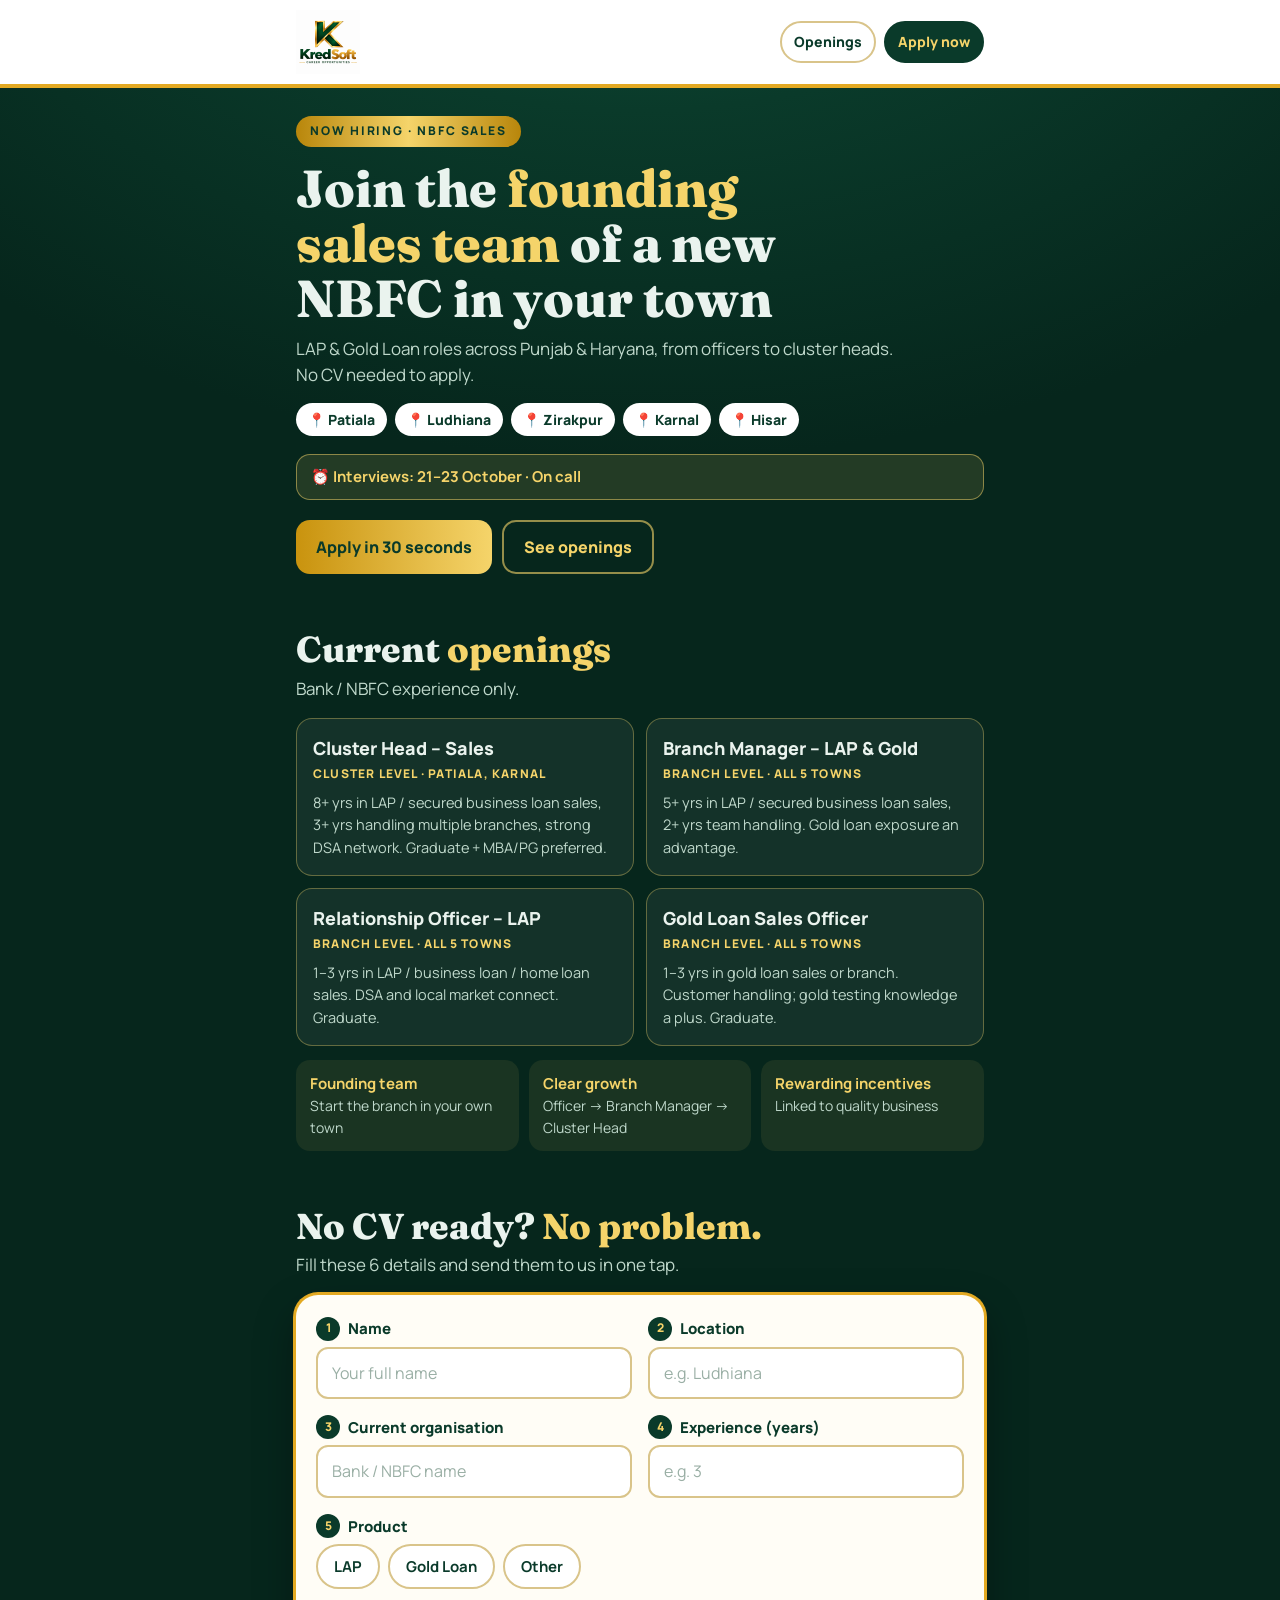
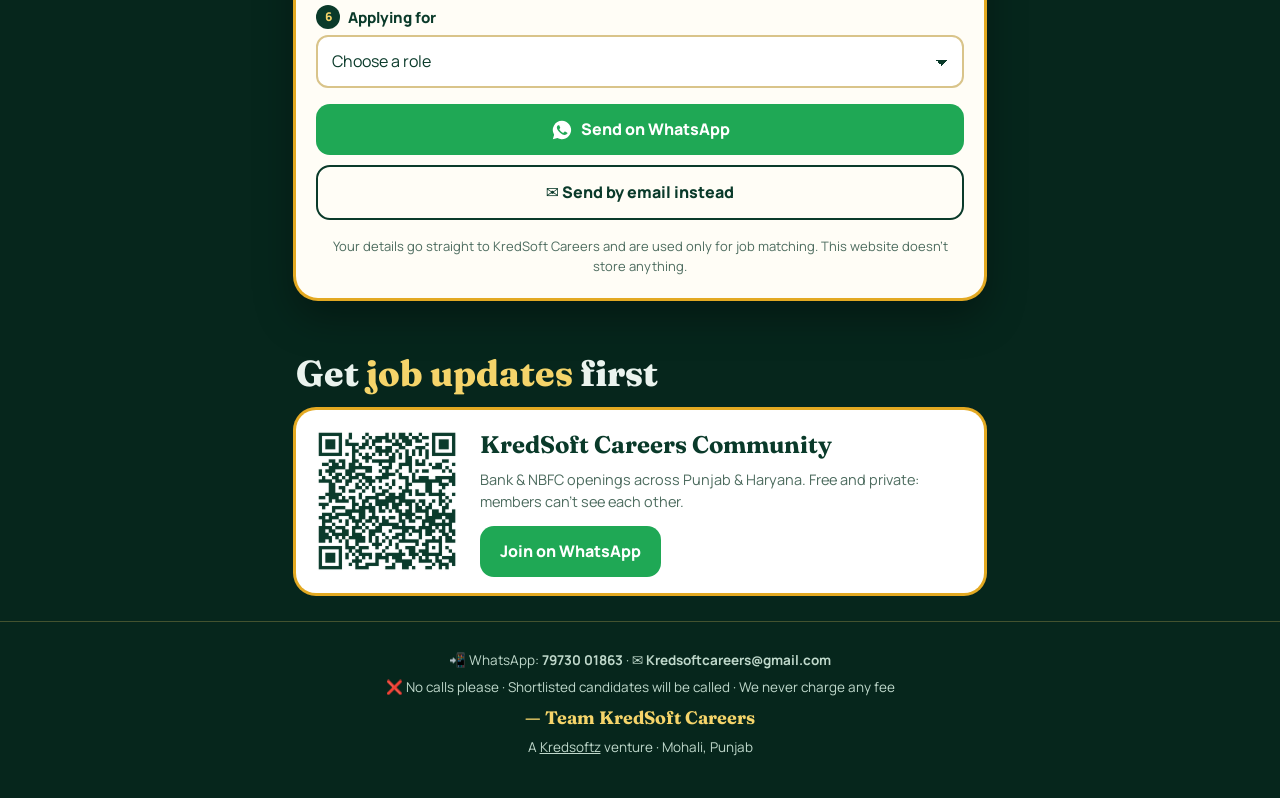
==== index.html @ a9582042 "Add files via upload" ====
<!DOCTYPE html>
<html lang="en">
<head>
<meta charset="utf-8">
<meta name="viewport" content="width=device-width, initial-scale=1, viewport-fit=cover">
<title>KredSoft Careers | Bank &amp; NBFC Jobs in Punjab &amp; Haryana</title>
<meta name="description" content="KredSoft Careers – Bank & NBFC jobs across Punjab & Haryana. Apply in 30 seconds on WhatsApp. Free for candidates, no fee.">
<meta property="og:title" content="KredSoft Careers – Bank & NBFC Jobs">
<meta property="og:description" content="Now hiring: founding sales team of a new NBFC. LAP & Gold Loan roles in Patiala, Ludhiana, Zirakpur, Karnal, Hisar. Apply in 30 seconds.">
<meta property="og:image" content="https://careers.kredsoftz.in/logo.png">
<meta property="og:url" content="https://careers.kredsoftz.in/">
<link rel="canonical" href="https://careers.kredsoftz.in/">
<meta name="theme-color" content="#0A3A2A">
<link rel="icon" href="logo.png">
<link rel="preconnect" href="https://fonts.googleapis.com">
<link rel="stylesheet" href="https://fonts.googleapis.com/css2?family=Manrope:wght@500;600;700;800&family=Fraunces:opsz,wght@9..144,700;9..144,800&display=swap">
<style>
:root{
  --bg:#0A3A2A;--bg-deep:#06261C;--paper:#FFFDF6;--ink:#0A3A2A;--ink-soft:#4C6B5E;
  --gold:#E3A922;--gold-soft:#F5D46A;--line:#D9C48A;--wa:#1FA855;--on-dark:#EAF3EE;--muted:#BFD8CB;
  --display:"Fraunces",Georgia,serif;--body:"Manrope","Segoe UI",system-ui,sans-serif;
  color-scheme:dark;
}
*{box-sizing:border-box}
html{scroll-behavior:smooth}
body{margin:0;background:radial-gradient(1000px 700px at 50% -10%,#0F5A40,var(--bg) 50%,var(--bg-deep));color:var(--on-dark);font-family:var(--body);font-size:16px;line-height:1.55;min-height:100vh}
a{color:inherit}
.wrap{max-width:720px;margin:0 auto;padding-left:max(16px,env(safe-area-inset-left,0px));padding-right:max(16px,env(safe-area-inset-right,0px))}
header{background:#fff;border-bottom:4px solid var(--gold)}
header .wrap{display:flex;align-items:center;justify-content:space-between;gap:12px;padding-block:10px}
header img{height:64px;width:auto;display:block}
header nav{display:flex;gap:8px;flex-wrap:wrap;justify-content:flex-end}
header nav a{text-decoration:none;color:var(--ink);font-weight:800;font-size:14px;padding:8px 12px;border-radius:999px;border:2px solid var(--line)}
header nav a.cta{background:var(--ink);color:var(--gold-soft);border-color:var(--ink)}
section{padding-block:28px}
.eyebrow{display:inline-block;background:linear-gradient(90deg,#B8860B,var(--gold-soft) 50%,#B8860B);color:var(--ink);font-weight:800;font-size:12px;letter-spacing:.16em;text-transform:uppercase;padding:6px 14px;border-radius:999px}
h1{font-family:var(--display);font-weight:800;font-size:clamp(32px,7vw,52px);line-height:1.06;margin:14px 0 10px;text-wrap:balance}
h1 em,h2 em{font-style:normal;color:var(--gold-soft)}
h2{font-family:var(--display);font-weight:800;font-size:clamp(26px,5.5vw,36px);line-height:1.1;margin:0 0 6px;text-wrap:balance}
.lead{color:var(--muted);font-size:17px;margin:0;max-width:60ch}
.hero-actions{display:flex;gap:10px;flex-wrap:wrap;margin-top:20px}
.btn{display:inline-flex;align-items:center;justify-content:center;gap:8px;text-decoration:none;font-weight:800;font-size:16px;border-radius:14px;padding:13px 20px;border:none;cursor:pointer;font-family:inherit}
.btn.gold{background:linear-gradient(90deg,#C9930E,var(--gold-soft));color:var(--ink)}
.btn.wa{background:var(--wa);color:#fff}
.btn.ghost{background:transparent;border:2px solid rgba(245,212,106,.6);color:var(--gold-soft)}
.btn svg{width:22px;height:22px}
.btn:focus-visible,input:focus-visible,select:focus-visible{outline:3px solid var(--gold);outline-offset:2px}
.alert{margin-top:18px;display:flex;gap:10px;align-items:center;flex-wrap:wrap;background:rgba(245,212,106,.12);border:1.5px solid rgba(245,212,106,.5);color:var(--gold-soft);font-weight:700;border-radius:14px;padding:10px 14px;font-size:15px}
.towns{display:flex;flex-wrap:wrap;gap:8px;margin-top:14px}
.town{background:#fff;color:var(--ink);font-weight:800;font-size:14px;padding:6px 12px;border-radius:999px}
.roles{display:grid;grid-template-columns:repeat(auto-fit,minmax(280px,1fr));gap:12px;margin-top:16px}
.role{background:rgba(255,255,255,.06);border:1.5px solid rgba(245,212,106,.35);border-radius:16px;padding:16px;min-width:0}
.role h3{margin:0;font-size:18px;font-weight:800}
.role .lvl{color:var(--gold-soft);font-size:12px;font-weight:800;letter-spacing:.1em;text-transform:uppercase;margin-top:2px}
.role p{margin:8px 0 0;color:var(--muted);font-size:14.5px}
.perks{display:grid;grid-template-columns:repeat(auto-fit,minmax(180px,1fr));gap:10px;margin-top:14px}
.perk{background:rgba(245,212,106,.08);border-radius:14px;padding:12px 14px;font-size:14px;color:var(--muted)}
.perk b{display:block;color:var(--gold-soft);font-size:15px}
form{background:var(--paper);color:var(--ink);border-radius:22px;padding:22px 20px;box-shadow:0 0 0 3px var(--gold),0 18px 40px rgba(0,0,0,.35);display:flex;flex-direction:column;gap:16px;margin-top:16px}
.grid2{display:grid;grid-template-columns:repeat(auto-fit,minmax(220px,1fr));gap:16px}
.field{display:flex;flex-direction:column;gap:6px;min-width:0}
label,.legend{font-weight:800;font-size:15px;display:flex;align-items:center;gap:8px}
.num{width:24px;height:24px;border-radius:50%;background:var(--ink);color:var(--gold-soft);font-size:12px;display:inline-flex;align-items:center;justify-content:center;flex-shrink:0}
input,select{width:100%;font:inherit;font-size:16px;color:var(--ink);background:#fff;border:2px solid var(--line);border-radius:12px;padding:12px 14px;outline:none;-webkit-appearance:none;appearance:none}
select{background-image:linear-gradient(45deg,transparent 50%,var(--ink) 50%),linear-gradient(135deg,var(--ink) 50%,transparent 50%);background-position:calc(100% - 20px) 52%,calc(100% - 14px) 52%;background-size:6px 6px;background-repeat:no-repeat;padding-right:36px}
input:focus,select:focus{border-color:var(--gold)}
input::placeholder{color:#9AAFA5}
.chips{display:flex;flex-wrap:wrap;gap:8px}
.chips{position:relative}.chips input{position:absolute;opacity:0;width:1px;height:1px;left:0;top:0;pointer-events:none}
.chips label{font-weight:700;border:2px solid var(--line);border-radius:999px;padding:9px 16px;cursor:pointer;background:#fff}
.chips input:checked+label{background:var(--ink);color:var(--gold-soft);border-color:var(--ink)}
.chips input:focus-visible+label{outline:3px solid var(--gold)}
.err{color:#B3261E;font-size:14px;font-weight:700}
.send-row{display:grid;grid-template-columns:1fr;gap:10px}
.btn.mail{background:transparent;border:2px solid var(--ink);color:var(--ink)}
.note{font-size:13px;color:var(--ink-soft);text-align:center;margin:0}
.community{display:flex;gap:18px;align-items:center;flex-wrap:wrap;background:#fff;color:var(--ink);border-radius:20px;padding:16px;box-shadow:0 0 0 3px var(--gold);margin-top:16px}
.community img{width:150px;height:150px;flex-shrink:0}
.community .t{flex:1;min-width:200px}
.community h3{margin:0;font-family:var(--display);font-size:24px}
.community p{margin:6px 0 12px;color:var(--ink-soft);font-size:14.5px}
footer{border-top:1px solid rgba(245,212,106,.25);padding-block:22px 34px;text-align:center;color:var(--muted);font-size:13.5px}
footer .sign{font-family:var(--display);color:var(--gold-soft);font-size:18px;font-weight:700;margin-top:6px}
footer p{margin:6px 0}
.toast{position:fixed;left:50%;bottom:calc(20px + env(safe-area-inset-bottom,0px));transform:translateX(-50%);background:var(--ink);color:var(--gold-soft);border:1.5px solid var(--gold);padding:10px 16px;border-radius:12px;font-weight:700;font-size:14px;z-index:10}
@media (max-width:480px){header img{height:52px}header nav a:not(.cta){display:none}}
</style>
</head>
<body>
<header><div class="wrap">
  <img src="logo.png" alt="KredSoft Careers">
  <nav><a href="#openings">Openings</a><a href="#apply" class="cta">Apply now</a></nav>
</div></header>

<main>
<section><div class="wrap">
  <span class="eyebrow">Now hiring · NBFC sales</span>
  <h1>Join the <em>founding sales team</em> of a new NBFC in your town</h1>
  <p class="lead">LAP &amp; Gold Loan roles across Punjab &amp; Haryana, from officers to cluster heads. No CV needed to apply.</p>
  <div class="towns"><span class="town">📍 Patiala</span><span class="town">📍 Ludhiana</span><span class="town">📍 Zirakpur</span><span class="town">📍 Karnal</span><span class="town">📍 Hisar</span></div>
  <div class="alert">⏰ Interviews: 21–23 October · On call</div>
  <div class="hero-actions"><a class="btn gold" href="#apply">Apply in 30 seconds</a><a class="btn ghost" href="#openings">See openings</a></div>
</div></section>

<section id="openings"><div class="wrap">
  <h2>Current <em>openings</em></h2>
  <p class="lead">Bank / NBFC experience only.</p>
  <div class="roles">
    <div class="role"><h3>Cluster Head – Sales</h3><div class="lvl">Cluster level · Patiala, Karnal</div><p>8+ yrs in LAP / secured business loan sales, 3+ yrs handling multiple branches, strong DSA network. Graduate + MBA/PG preferred.</p></div>
    <div class="role"><h3>Branch Manager – LAP &amp; Gold</h3><div class="lvl">Branch level · All 5 towns</div><p>5+ yrs in LAP / secured business loan sales, 2+ yrs team handling. Gold loan exposure an advantage.</p></div>
    <div class="role"><h3>Relationship Officer – LAP</h3><div class="lvl">Branch level · All 5 towns</div><p>1–3 yrs in LAP / business loan / home loan sales. DSA and local market connect. Graduate.</p></div>
    <div class="role"><h3>Gold Loan Sales Officer</h3><div class="lvl">Branch level · All 5 towns</div><p>1–3 yrs in gold loan sales or branch. Customer handling; gold testing knowledge a plus. Graduate.</p></div>
  </div>
  <div class="perks">
    <div class="perk"><b>Founding team</b>Start the branch in your own town</div>
    <div class="perk"><b>Clear growth</b>Officer → Branch Manager → Cluster Head</div>
    <div class="perk"><b>Rewarding incentives</b>Linked to quality business</div>
  </div>
</div></section>

<section id="apply"><div class="wrap">
  <h2>No CV ready? <em>No problem.</em></h2>
  <p class="lead">Fill these 6 details and send them to us in one tap.</p>
  <form id="f" novalidate>
    <div class="grid2">
      <div class="field"><label for="name"><span class="num">1</span>Name</label><input id="name" autocomplete="name" placeholder="Your full name"></div>
      <div class="field"><label for="loc"><span class="num">2</span>Location</label><input id="loc" placeholder="e.g. Ludhiana"></div>
      <div class="field"><label for="org"><span class="num">3</span>Current organisation</label><input id="org" placeholder="Bank / NBFC name"></div>
      <div class="field"><label for="exp"><span class="num">4</span>Experience (years)</label><input id="exp" inputmode="decimal" placeholder="e.g. 3"></div>
    </div>
    <div class="field"><span class="legend"><span class="num">5</span>Product</span>
      <div class="chips" role="group" aria-label="Product">
        <input type="checkbox" id="p-lap" value="LAP"><label for="p-lap">LAP</label>
        <input type="checkbox" id="p-gl" value="Gold Loan"><label for="p-gl">Gold Loan</label>
        <input type="checkbox" id="p-oth" value="Other"><label for="p-oth">Other</label>
      </div></div>
    <div class="field"><label for="role"><span class="num">6</span>Applying for</label>
      <select id="role"><option value="">Choose a role</option><option>Cluster Head – Sales</option><option>Branch Manager – LAP &amp; Gold</option><option>Relationship Officer – LAP</option><option>Gold Loan Sales Officer</option><option>Other banking role</option></select></div>
    <div class="err" id="err" hidden></div>
    <div class="send-row">
      <a class="btn wa" id="send" href="#" target="_blank" rel="noopener"><svg viewBox="0 0 24 24" fill="#fff" aria-hidden="true"><path d="M12 2a10 10 0 0 0-8.6 15.1L2 22l5-1.3A10 10 0 1 0 12 2zm5.3 14.1c-.2.6-1.3 1.2-1.8 1.2-.5.1-1 .1-3.3-.8-2.8-1.1-4.5-4-4.7-4.2-.1-.2-1.1-1.5-1.1-2.9s.7-2 1-2.3c.2-.3.5-.3.7-.3h.5c.2 0 .4 0 .6.5l.8 2c.1.2.1.4 0 .5l-.4.6-.4.4c-.1.1-.3.3-.1.6.2.3.8 1.3 1.7 2.1 1.2 1 2.1 1.3 2.4 1.5.3.1.5.1.6-.1l.9-1.1c.2-.3.4-.2.7-.1l1.9.9c.3.1.5.2.5.4.1.1.1.7-.1 1.3z"/></svg>Send on WhatsApp</a>
      <a class="btn mail" id="mail" href="#">✉️ Send by email instead</a>
    </div>
    <p class="note">Your details go straight to KredSoft Careers and are used only for job matching. This website doesn't store anything.</p>
  </form>
</div></section>

<section id="community"><div class="wrap">
  <h2>Get <em>job updates</em> first</h2>
  <div class="community">
    <img src="[data-uri]" alt="QR code to join the KredSoft Careers WhatsApp community">
    <div class="t"><h3>KredSoft Careers Community</h3><p>Bank &amp; NBFC openings across Punjab &amp; Haryana. Free and private: members can't see each other.</p>
      <a class="btn wa" href="https://chat.whatsapp.com/Fb1T2H6LpyWBcrsAmS7AAK" target="_blank" rel="noopener">Join on WhatsApp</a></div>
  </div>
</div></section>
</main>

<footer><div class="wrap">
  <p>📲 WhatsApp: <b>79730 01863</b> · ✉️ <b>Kredsoftcareers@gmail.com</b></p>
  <p>❌ No calls please · Shortlisted candidates will be called · We never charge any fee</p>
  <div class="sign">— Team KredSoft Careers</div>
  <p>A <a href="https://kredsoftz.in">Kredsoftz</a> venture · Mohali, Punjab</p>
</div></footer>
<div class="toast" id="toast" hidden></div>

<script>
const $=id=>document.getElementById(id);
const products=()=>['p-lap','p-gl','p-oth'].filter(i=>$(i).checked).map(i=>$(i).value).join(' / ');
const message=()=>`Hello KredSoft Careers 🙏 I'd like to apply.\n\nName: ${$('name').value.trim()}\nLocation: ${$('loc').value.trim()}\nCurrent Organisation: ${$('org').value.trim()}\nExperience (yrs): ${$('exp').value.trim()}\nProduct: ${products()}\nApplying for: ${$('role').value}`;
function missing(){const m=[];[['name','Name'],['loc','Location'],['org','Organisation'],['exp','Experience']].forEach(([i,n])=>{if(!$(i).value.trim())m.push(n)});if(!products())m.push('Product');if(!$('role').value)m.push('Role');return m}
function update(){
  const msg=message();
  $('send').href='https://wa.me/917973001863?text='+encodeURIComponent(msg);
  $('mail').href='mailto:Kredsoftcareers@gmail.com?subject='+encodeURIComponent('Application – '+($('role').value||'Role')+' – '+($('loc').value.trim()||'Location'))+'&body='+encodeURIComponent(msg);
  if(!missing().length)$('err').hidden=true;
}
document.querySelectorAll('#f input,#f select').forEach(el=>{el.addEventListener('input',update);el.addEventListener('change',update)});
$('f').addEventListener('submit',e=>e.preventDefault());
['send','mail'].forEach(id=>$(id).addEventListener('click',e=>{const m=missing();if(m.length){e.preventDefault();$('err').textContent='Please fill: '+m.join(', ');$('err').hidden=false;$('err').scrollIntoView({block:'center'})}}));
update();
</script>
</body>
</html>
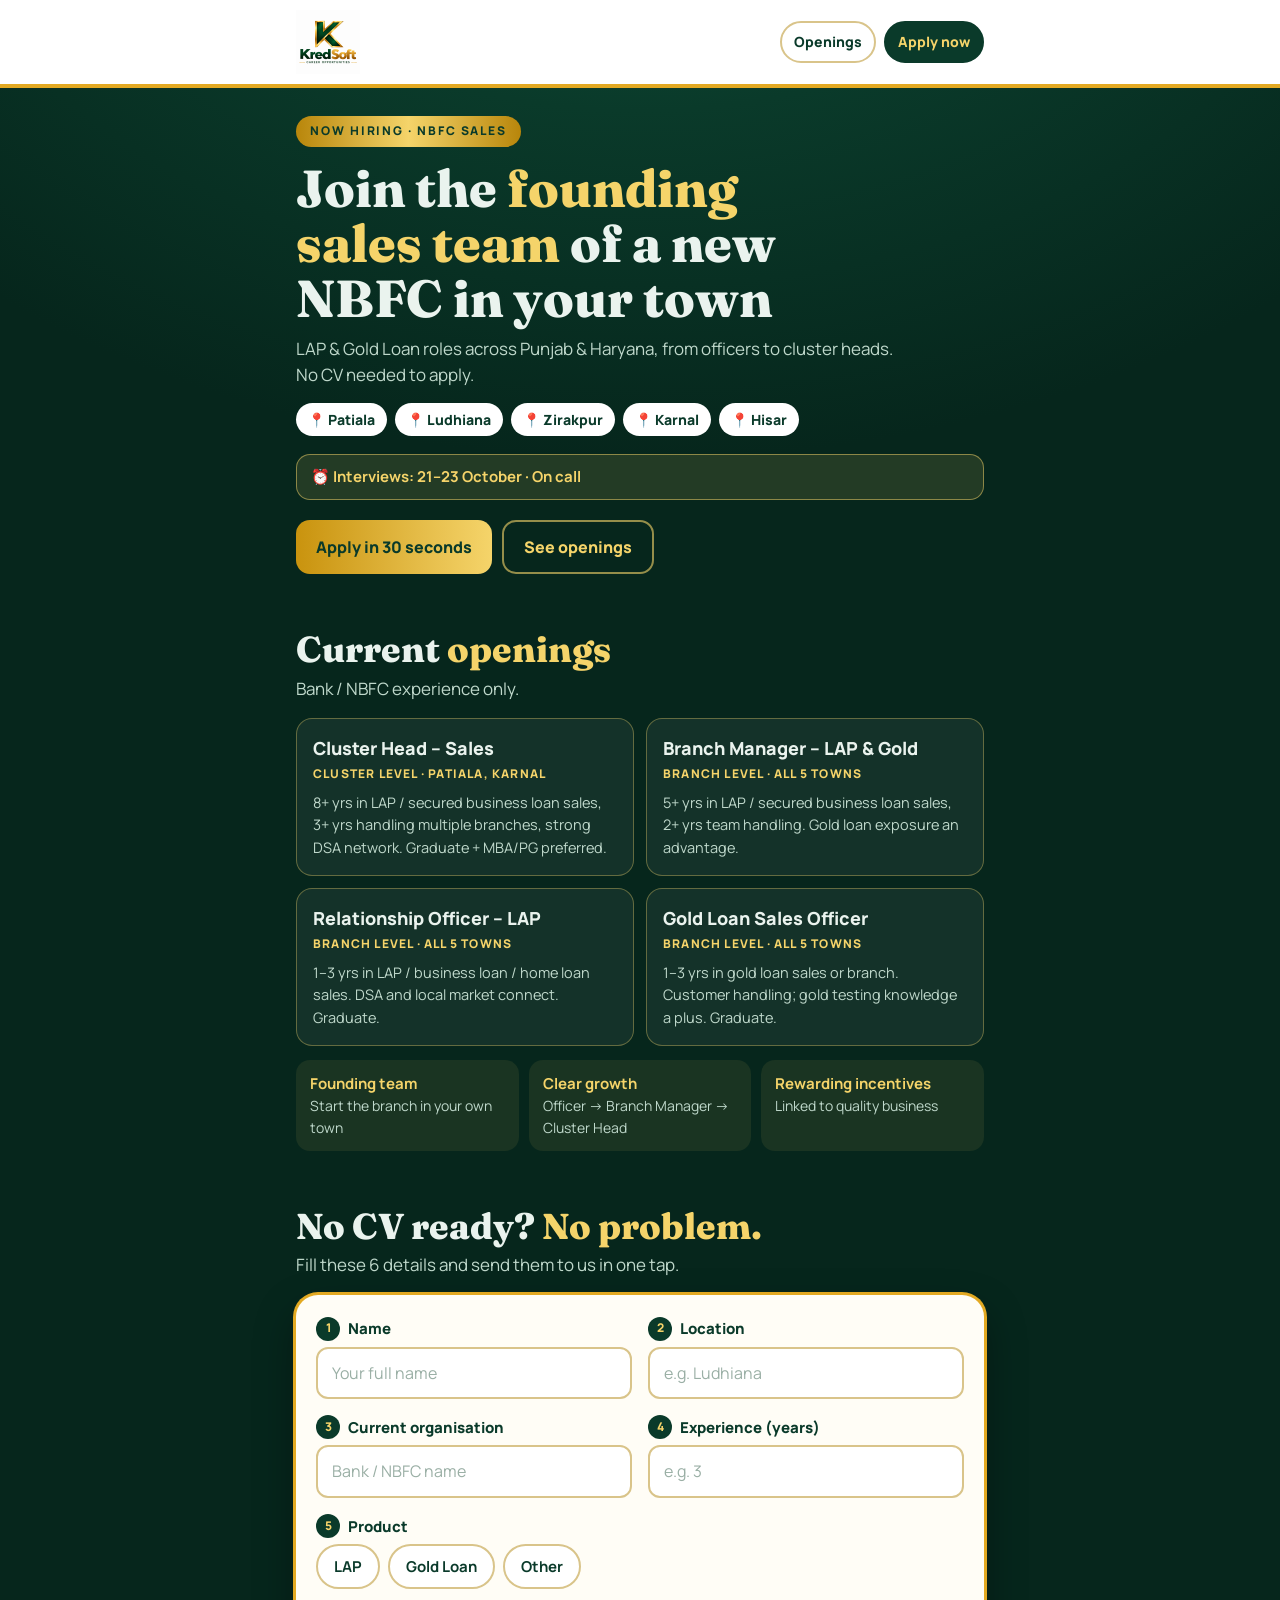
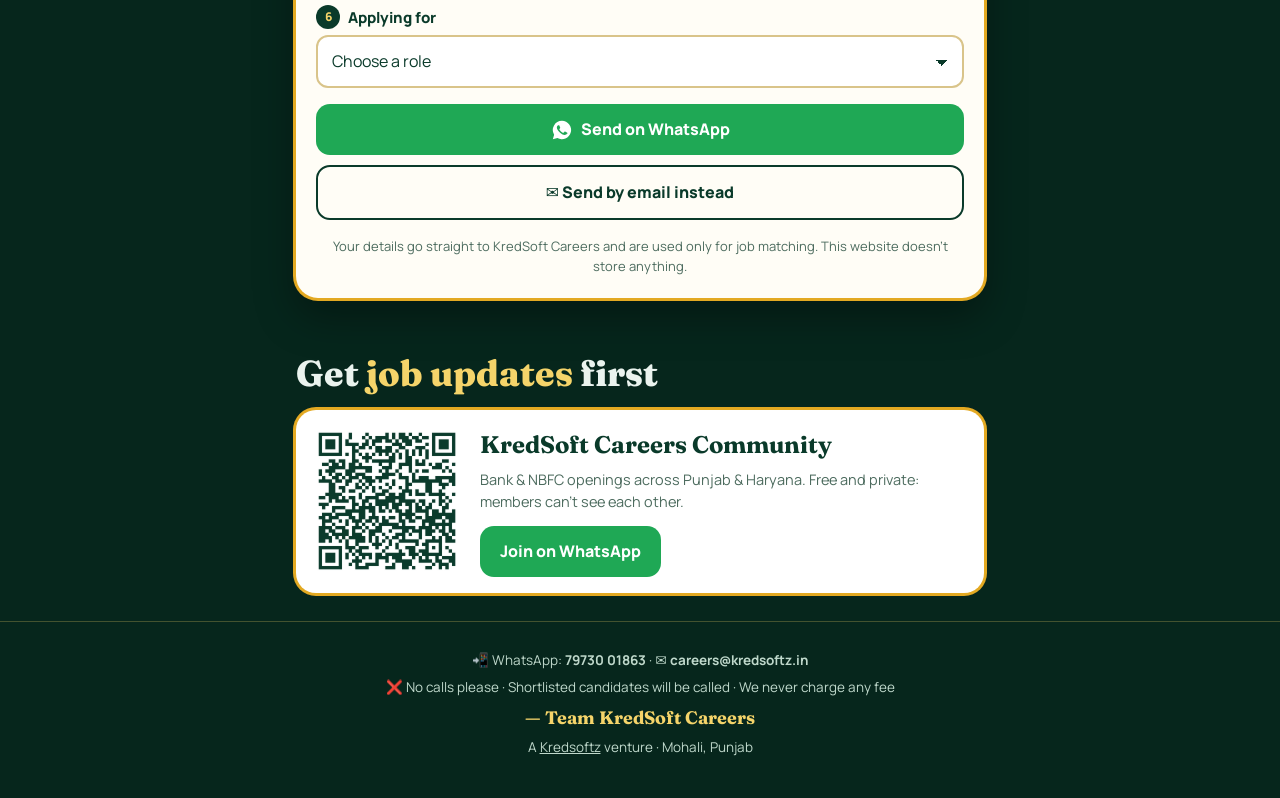
==== commit b78861eb: "Add files via upload" ====
--- a/index.html
+++ b/index.html
@@ -156,7 +156,7 @@
 </main>
 
 <footer><div class="wrap">
-  <p>📲 WhatsApp: <b>79730 01863</b> · ✉️ <b>Kredsoftcareers@gmail.com</b></p>
+  <p>📲 WhatsApp: <b>79730 01863</b> · ✉️ <b>careers@kredsoftz.in</b></p>
   <p>❌ No calls please · Shortlisted candidates will be called · We never charge any fee</p>
   <div class="sign">— Team KredSoft Careers</div>
   <p>A <a href="https://kredsoftz.in">Kredsoftz</a> venture · Mohali, Punjab</p>
@@ -171,7 +171,7 @@
 function update(){
   const msg=message();
   $('send').href='https://wa.me/917973001863?text='+encodeURIComponent(msg);
-  $('mail').href='mailto:Kredsoftcareers@gmail.com?subject='+encodeURIComponent('Application – '+($('role').value||'Role')+' – '+($('loc').value.trim()||'Location'))+'&body='+encodeURIComponent(msg);
+  $('mail').href='mailto:careers@kredsoftz.in?subject='+encodeURIComponent('Application – '+($('role').value||'Role')+' – '+($('loc').value.trim()||'Location'))+'&body='+encodeURIComponent(msg);
   if(!missing().length)$('err').hidden=true;
 }
 document.querySelectorAll('#f input,#f select').forEach(el=>{el.addEventListener('input',update);el.addEventListener('change',update)});
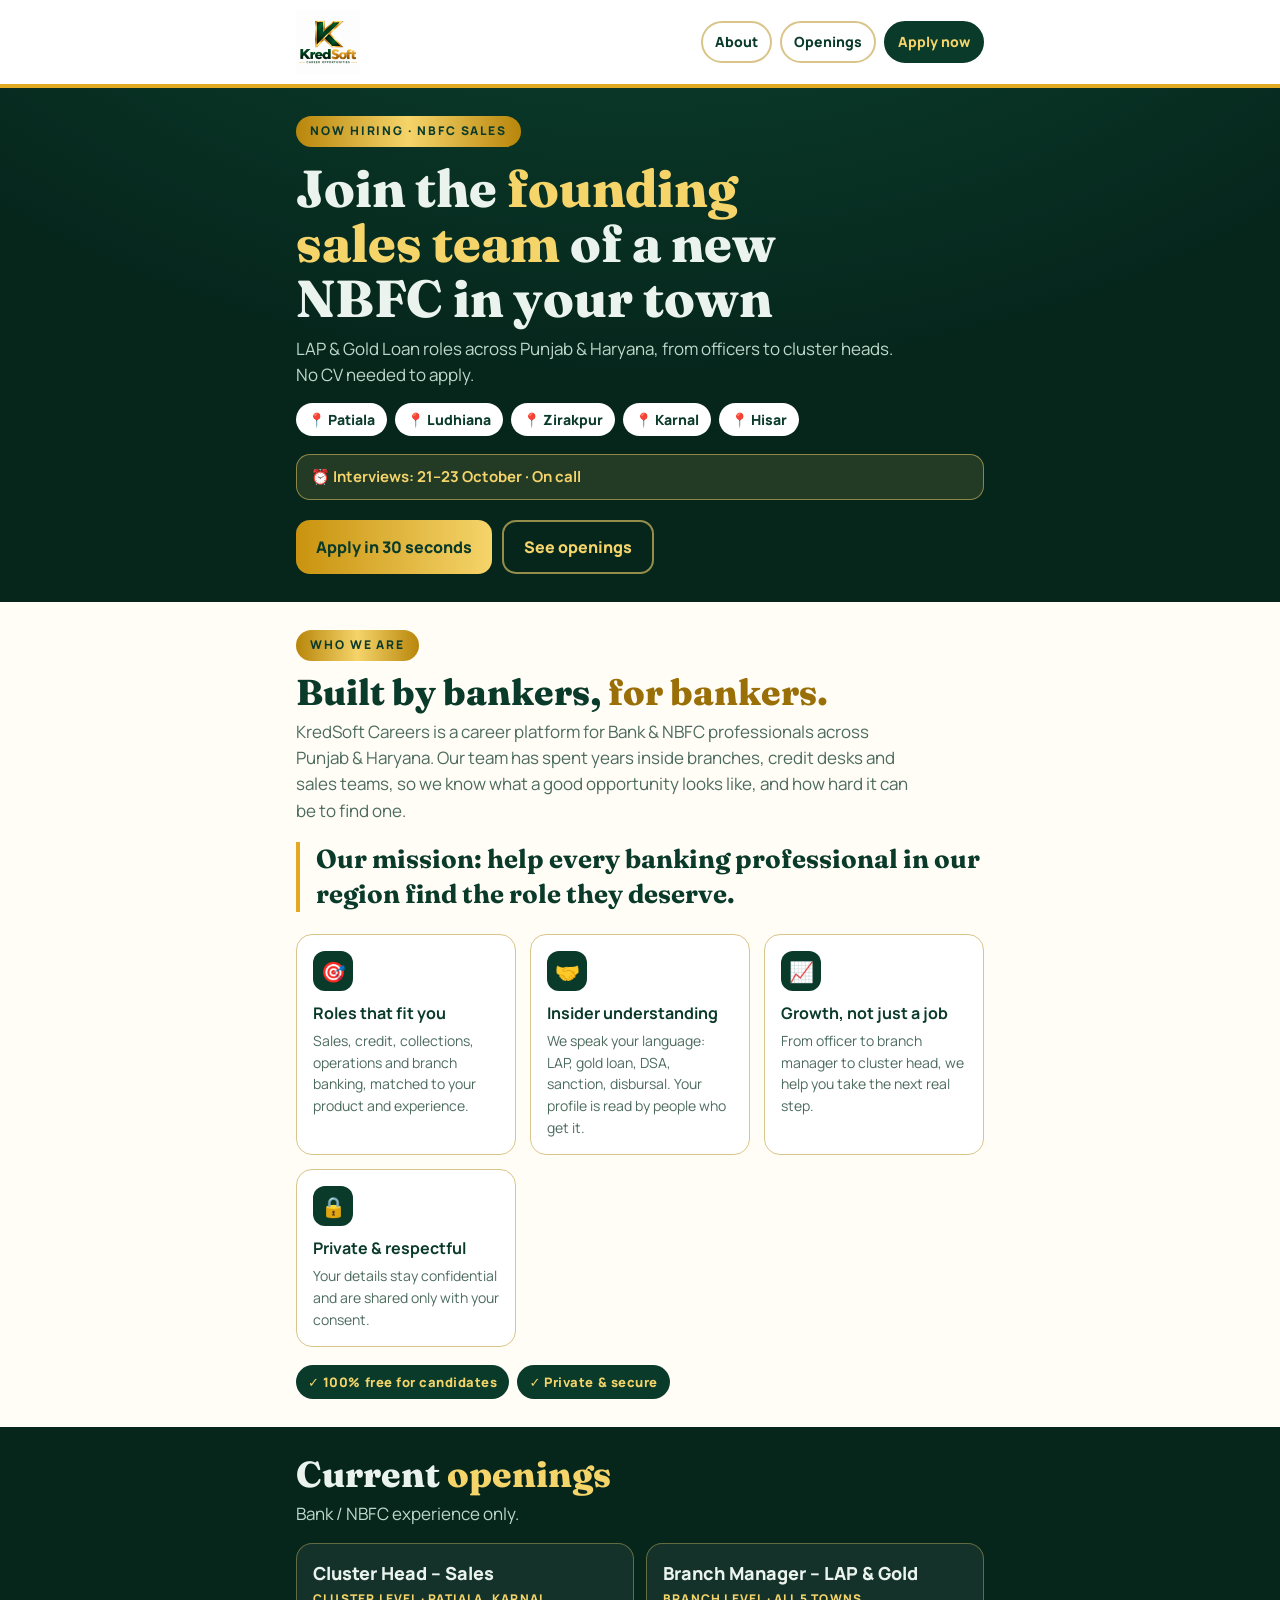
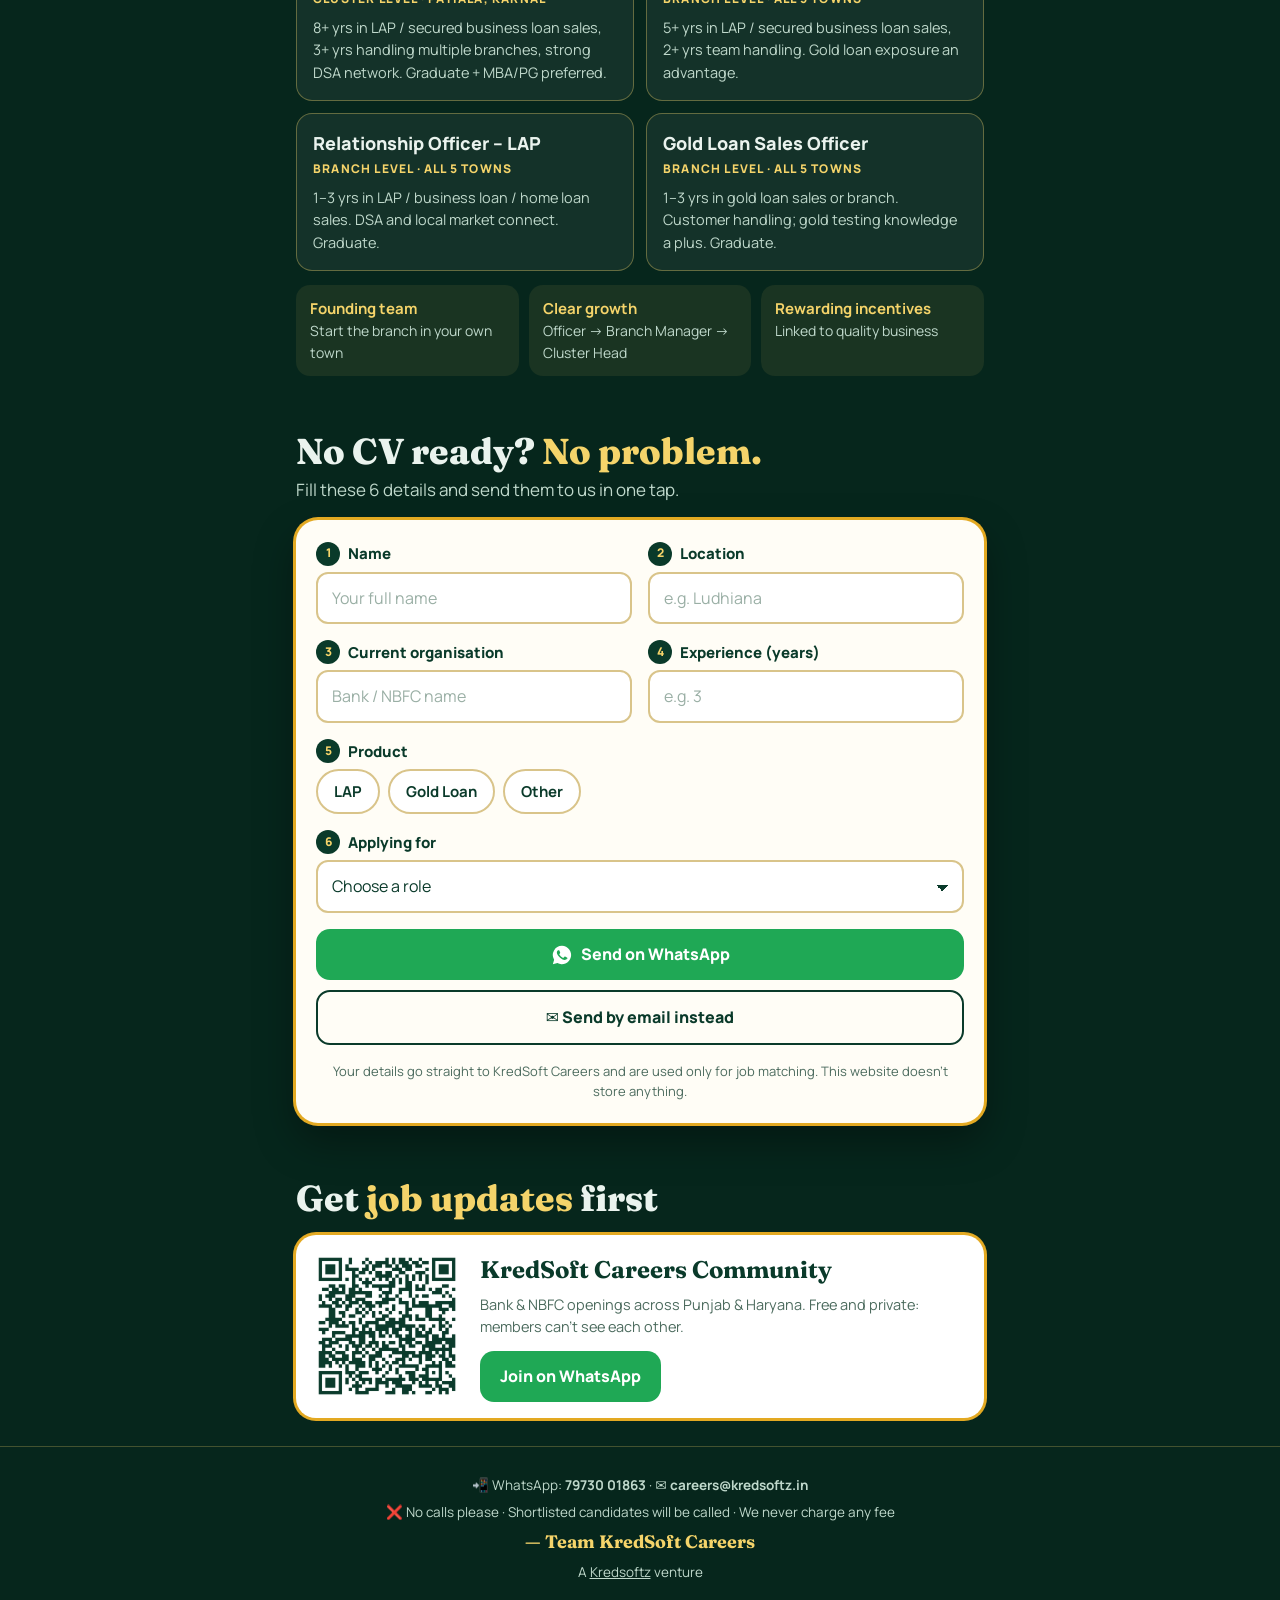
==== commit a72e78bc: "Add files via upload" ====
--- a/index.html
+++ b/index.html
@@ -84,12 +84,23 @@
 footer p{margin:6px 0}
 .toast{position:fixed;left:50%;bottom:calc(20px + env(safe-area-inset-bottom,0px));transform:translateX(-50%);background:var(--ink);color:var(--gold-soft);border:1.5px solid var(--gold);padding:10px 16px;border-radius:12px;font-weight:700;font-size:14px;z-index:10}
 @media (max-width:480px){header img{height:52px}header nav a:not(.cta){display:none}}
+.about{background:var(--paper);color:var(--ink)}
+.about h2 em{color:#9A6F07}
+.about .lead{color:#4C6B5E;max-width:62ch}
+.mission{font-family:var(--display);font-weight:700;font-size:clamp(20px,4.2vw,26px);line-height:1.35;margin:18px 0 22px;padding-left:16px;border-left:4px solid var(--gold);color:var(--ink);max-width:40ch}
+.pillars{display:grid;grid-template-columns:repeat(auto-fit,minmax(200px,1fr));gap:14px}
+.pillar{background:#fff;border:1.5px solid var(--line);border-radius:16px;padding:16px;min-width:0}
+.pillar .ic{width:40px;height:40px;border-radius:12px;background:var(--ink);color:var(--gold-soft);display:flex;align-items:center;justify-content:center;font-size:20px}
+.pillar b{display:block;font-size:16px;margin-top:10px}
+.pillar p{margin:4px 0 0;color:#4C6B5E;font-size:14px}
+.promise{margin-top:18px;display:flex;flex-wrap:wrap;gap:8px}
+.promise span{font-size:13px;font-weight:800;letter-spacing:.04em;background:var(--ink);color:var(--gold-soft);padding:7px 12px;border-radius:999px}
 </style>
 </head>
 <body>
 <header><div class="wrap">
   <img src="logo.png" alt="KredSoft Careers">
-  <nav><a href="#openings">Openings</a><a href="#apply" class="cta">Apply now</a></nav>
+  <nav><a href="#about">About</a><a href="#openings">Openings</a><a href="#apply" class="cta">Apply now</a></nav>
 </div></header>
 
 <main>
@@ -100,6 +111,20 @@
   <div class="towns"><span class="town">📍 Patiala</span><span class="town">📍 Ludhiana</span><span class="town">📍 Zirakpur</span><span class="town">📍 Karnal</span><span class="town">📍 Hisar</span></div>
   <div class="alert">⏰ Interviews: 21–23 October · On call</div>
   <div class="hero-actions"><a class="btn gold" href="#apply">Apply in 30 seconds</a><a class="btn ghost" href="#openings">See openings</a></div>
+</div></section>
+
+<section id="about" class="about"><div class="wrap">
+  <span class="eyebrow">Who we are</span>
+  <h2 style="margin-top:12px">Built by bankers, <em>for bankers.</em></h2>
+  <p class="lead">KredSoft Careers is a career platform for Bank &amp; NBFC professionals across Punjab &amp; Haryana. Our team has spent years inside branches, credit desks and sales teams, so we know what a good opportunity looks like, and how hard it can be to find one.</p>
+  <p class="mission">Our mission: help every banking professional in our region find the role they deserve.</p>
+  <div class="pillars">
+    <div class="pillar"><div class="ic">🎯</div><b>Roles that fit you</b><p>Sales, credit, collections, operations and branch banking, matched to your product and experience.</p></div>
+    <div class="pillar"><div class="ic">🤝</div><b>Insider understanding</b><p>We speak your language: LAP, gold loan, DSA, sanction, disbursal. Your profile is read by people who get it.</p></div>
+    <div class="pillar"><div class="ic">📈</div><b>Growth, not just a job</b><p>From officer to branch manager to cluster head, we help you take the next real step.</p></div>
+    <div class="pillar"><div class="ic">🔒</div><b>Private &amp; respectful</b><p>Your details stay confidential and are shared only with your consent.</p></div>
+  </div>
+  <div class="promise"><span>✓ 100% free for candidates</span><span>✓ Private &amp; secure</span></div>
 </div></section>
 
 <section id="openings"><div class="wrap">
@@ -159,7 +184,7 @@
   <p>📲 WhatsApp: <b>79730 01863</b> · ✉️ <b>careers@kredsoftz.in</b></p>
   <p>❌ No calls please · Shortlisted candidates will be called · We never charge any fee</p>
   <div class="sign">— Team KredSoft Careers</div>
-  <p>A <a href="https://kredsoftz.in">Kredsoftz</a> venture · Mohali, Punjab</p>
+  <p>A <a href="https://kredsoftz.in">Kredsoftz</a> venture</p>
 </div></footer>
 <div class="toast" id="toast" hidden></div>
 
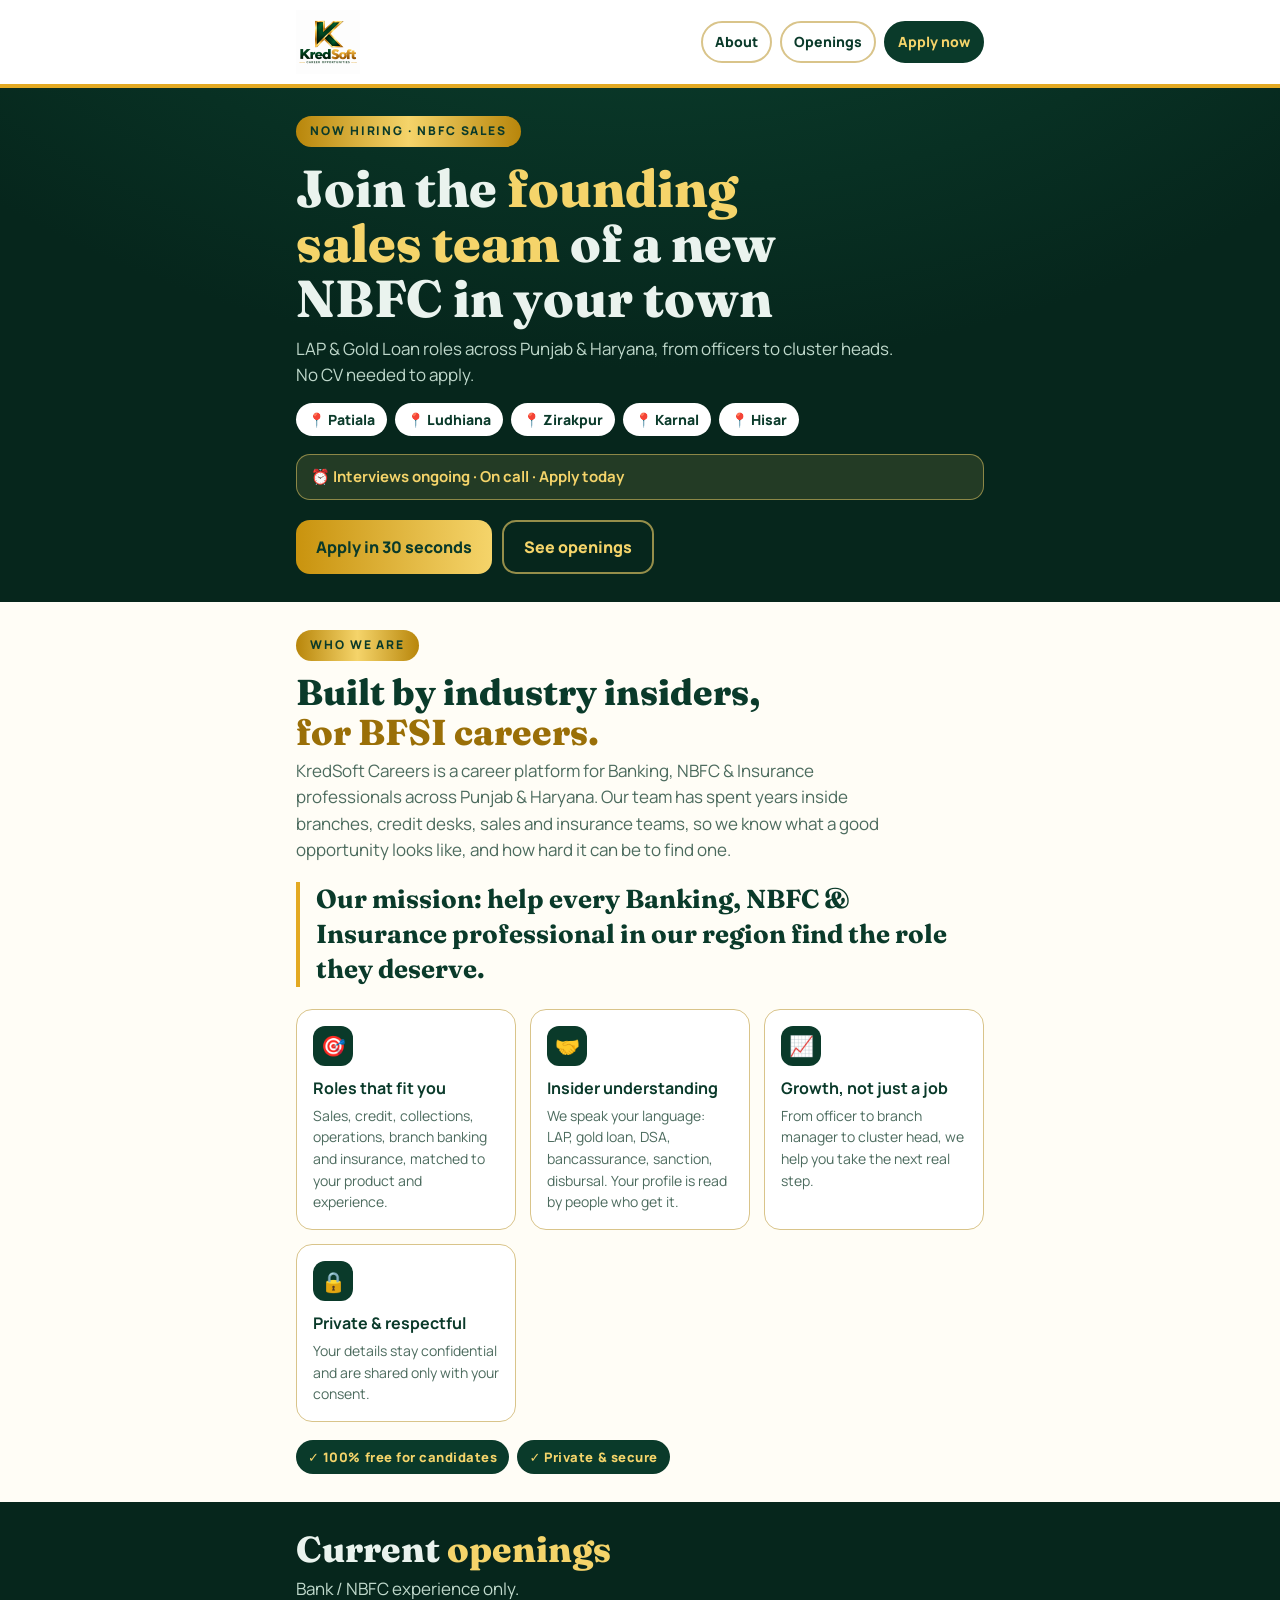
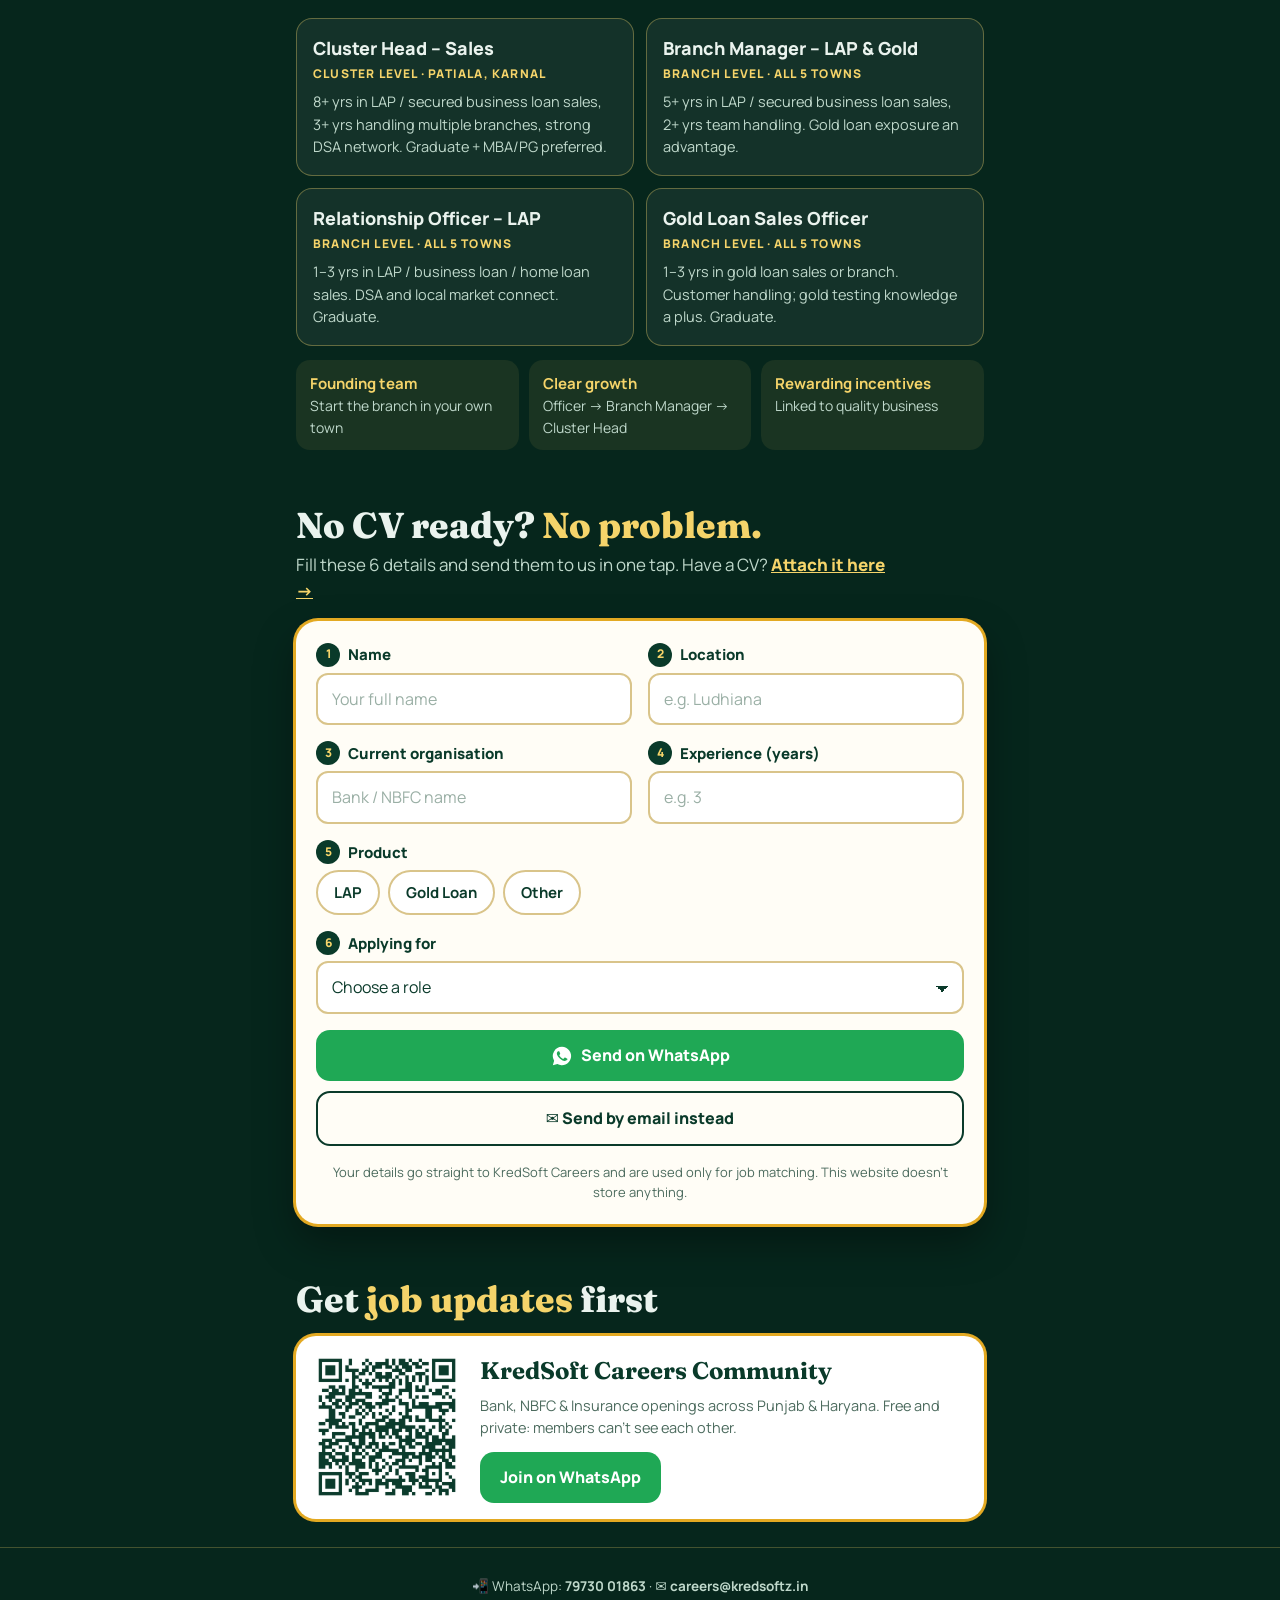
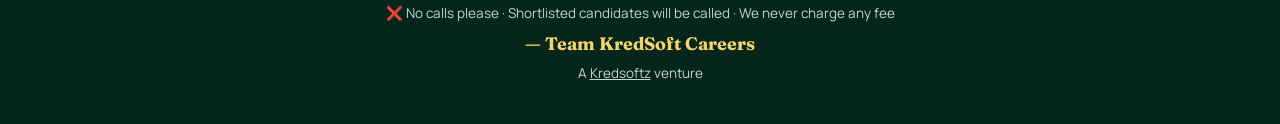
==== commit a245ee1e: "Add files via upload" ====
--- a/index.html
+++ b/index.html
@@ -3,9 +3,9 @@
 <head>
 <meta charset="utf-8">
 <meta name="viewport" content="width=device-width, initial-scale=1, viewport-fit=cover">
-<title>KredSoft Careers | Bank &amp; NBFC Jobs in Punjab &amp; Haryana</title>
-<meta name="description" content="KredSoft Careers – Bank & NBFC jobs across Punjab & Haryana. Apply in 30 seconds on WhatsApp. Free for candidates, no fee.">
-<meta property="og:title" content="KredSoft Careers – Bank & NBFC Jobs">
+<title>KredSoft Careers | Bank, NBFC &amp; Insurance Jobs in Punjab &amp; Haryana</title>
+<meta name="description" content="KredSoft Careers – Bank, NBFC & Insurance jobs across Punjab & Haryana. Apply in 30 seconds on WhatsApp. Free for candidates, no fee.">
+<meta property="og:title" content="KredSoft Careers – Bank, NBFC & Insurance Jobs">
 <meta property="og:description" content="Now hiring: founding sales team of a new NBFC. LAP & Gold Loan roles in Patiala, Ludhiana, Zirakpur, Karnal, Hisar. Apply in 30 seconds.">
 <meta property="og:image" content="https://careers.kredsoftz.in/logo.png">
 <meta property="og:url" content="https://careers.kredsoftz.in/">
@@ -109,18 +109,18 @@
   <h1>Join the <em>founding sales team</em> of a new NBFC in your town</h1>
   <p class="lead">LAP &amp; Gold Loan roles across Punjab &amp; Haryana, from officers to cluster heads. No CV needed to apply.</p>
   <div class="towns"><span class="town">📍 Patiala</span><span class="town">📍 Ludhiana</span><span class="town">📍 Zirakpur</span><span class="town">📍 Karnal</span><span class="town">📍 Hisar</span></div>
-  <div class="alert">⏰ Interviews: 21–23 October · On call</div>
+  <div class="alert">⏰ Interviews ongoing · On call · Apply today</div>
   <div class="hero-actions"><a class="btn gold" href="#apply">Apply in 30 seconds</a><a class="btn ghost" href="#openings">See openings</a></div>
 </div></section>
 
 <section id="about" class="about"><div class="wrap">
   <span class="eyebrow">Who we are</span>
-  <h2 style="margin-top:12px">Built by bankers, <em>for bankers.</em></h2>
-  <p class="lead">KredSoft Careers is a career platform for Bank &amp; NBFC professionals across Punjab &amp; Haryana. Our team has spent years inside branches, credit desks and sales teams, so we know what a good opportunity looks like, and how hard it can be to find one.</p>
-  <p class="mission">Our mission: help every banking professional in our region find the role they deserve.</p>
+  <h2 style="margin-top:12px">Built by industry insiders, <em>for BFSI careers.</em></h2>
+  <p class="lead">KredSoft Careers is a career platform for Banking, NBFC &amp; Insurance professionals across Punjab &amp; Haryana. Our team has spent years inside branches, credit desks, sales and insurance teams, so we know what a good opportunity looks like, and how hard it can be to find one.</p>
+  <p class="mission">Our mission: help every Banking, NBFC &amp; Insurance professional in our region find the role they deserve.</p>
   <div class="pillars">
-    <div class="pillar"><div class="ic">🎯</div><b>Roles that fit you</b><p>Sales, credit, collections, operations and branch banking, matched to your product and experience.</p></div>
-    <div class="pillar"><div class="ic">🤝</div><b>Insider understanding</b><p>We speak your language: LAP, gold loan, DSA, sanction, disbursal. Your profile is read by people who get it.</p></div>
+    <div class="pillar"><div class="ic">🎯</div><b>Roles that fit you</b><p>Sales, credit, collections, operations, branch banking and insurance, matched to your product and experience.</p></div>
+    <div class="pillar"><div class="ic">🤝</div><b>Insider understanding</b><p>We speak your language: LAP, gold loan, DSA, bancassurance, sanction, disbursal. Your profile is read by people who get it.</p></div>
     <div class="pillar"><div class="ic">📈</div><b>Growth, not just a job</b><p>From officer to branch manager to cluster head, we help you take the next real step.</p></div>
     <div class="pillar"><div class="ic">🔒</div><b>Private &amp; respectful</b><p>Your details stay confidential and are shared only with your consent.</p></div>
   </div>
@@ -145,7 +145,7 @@
 
 <section id="apply"><div class="wrap">
   <h2>No CV ready? <em>No problem.</em></h2>
-  <p class="lead">Fill these 6 details and send them to us in one tap.</p>
+  <p class="lead">Fill these 6 details and send them to us in one tap. Have a CV? <a href="apply" style="color:var(--gold-soft);font-weight:800">Attach it here →</a></p>
   <form id="f" novalidate>
     <div class="grid2">
       <div class="field"><label for="name"><span class="num">1</span>Name</label><input id="name" autocomplete="name" placeholder="Your full name"></div>
@@ -174,7 +174,7 @@
   <h2>Get <em>job updates</em> first</h2>
   <div class="community">
     <img src="[data-uri]" alt="QR code to join the KredSoft Careers WhatsApp community">
-    <div class="t"><h3>KredSoft Careers Community</h3><p>Bank &amp; NBFC openings across Punjab &amp; Haryana. Free and private: members can't see each other.</p>
+    <div class="t"><h3>KredSoft Careers Community</h3><p>Bank, NBFC &amp; Insurance openings across Punjab &amp; Haryana. Free and private: members can't see each other.</p>
       <a class="btn wa" href="https://chat.whatsapp.com/Fb1T2H6LpyWBcrsAmS7AAK" target="_blank" rel="noopener">Join on WhatsApp</a></div>
   </div>
 </div></section>
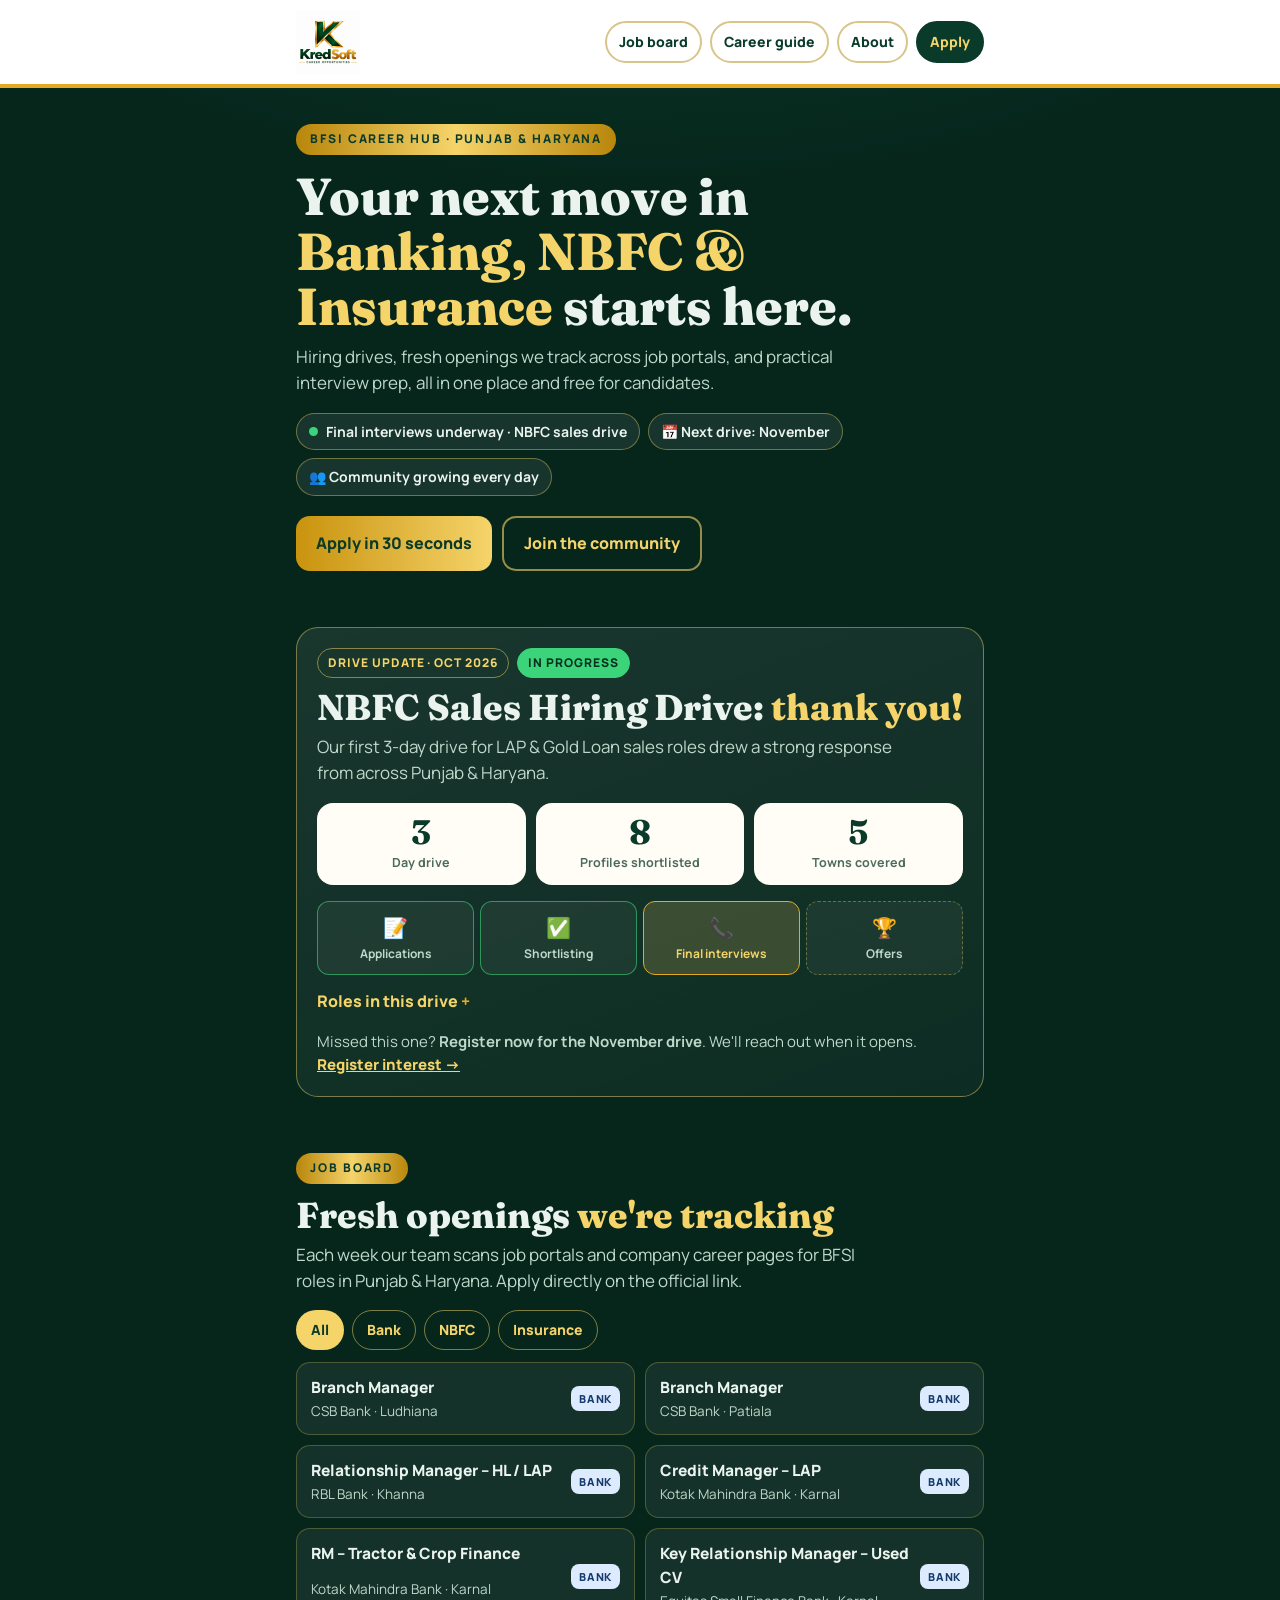
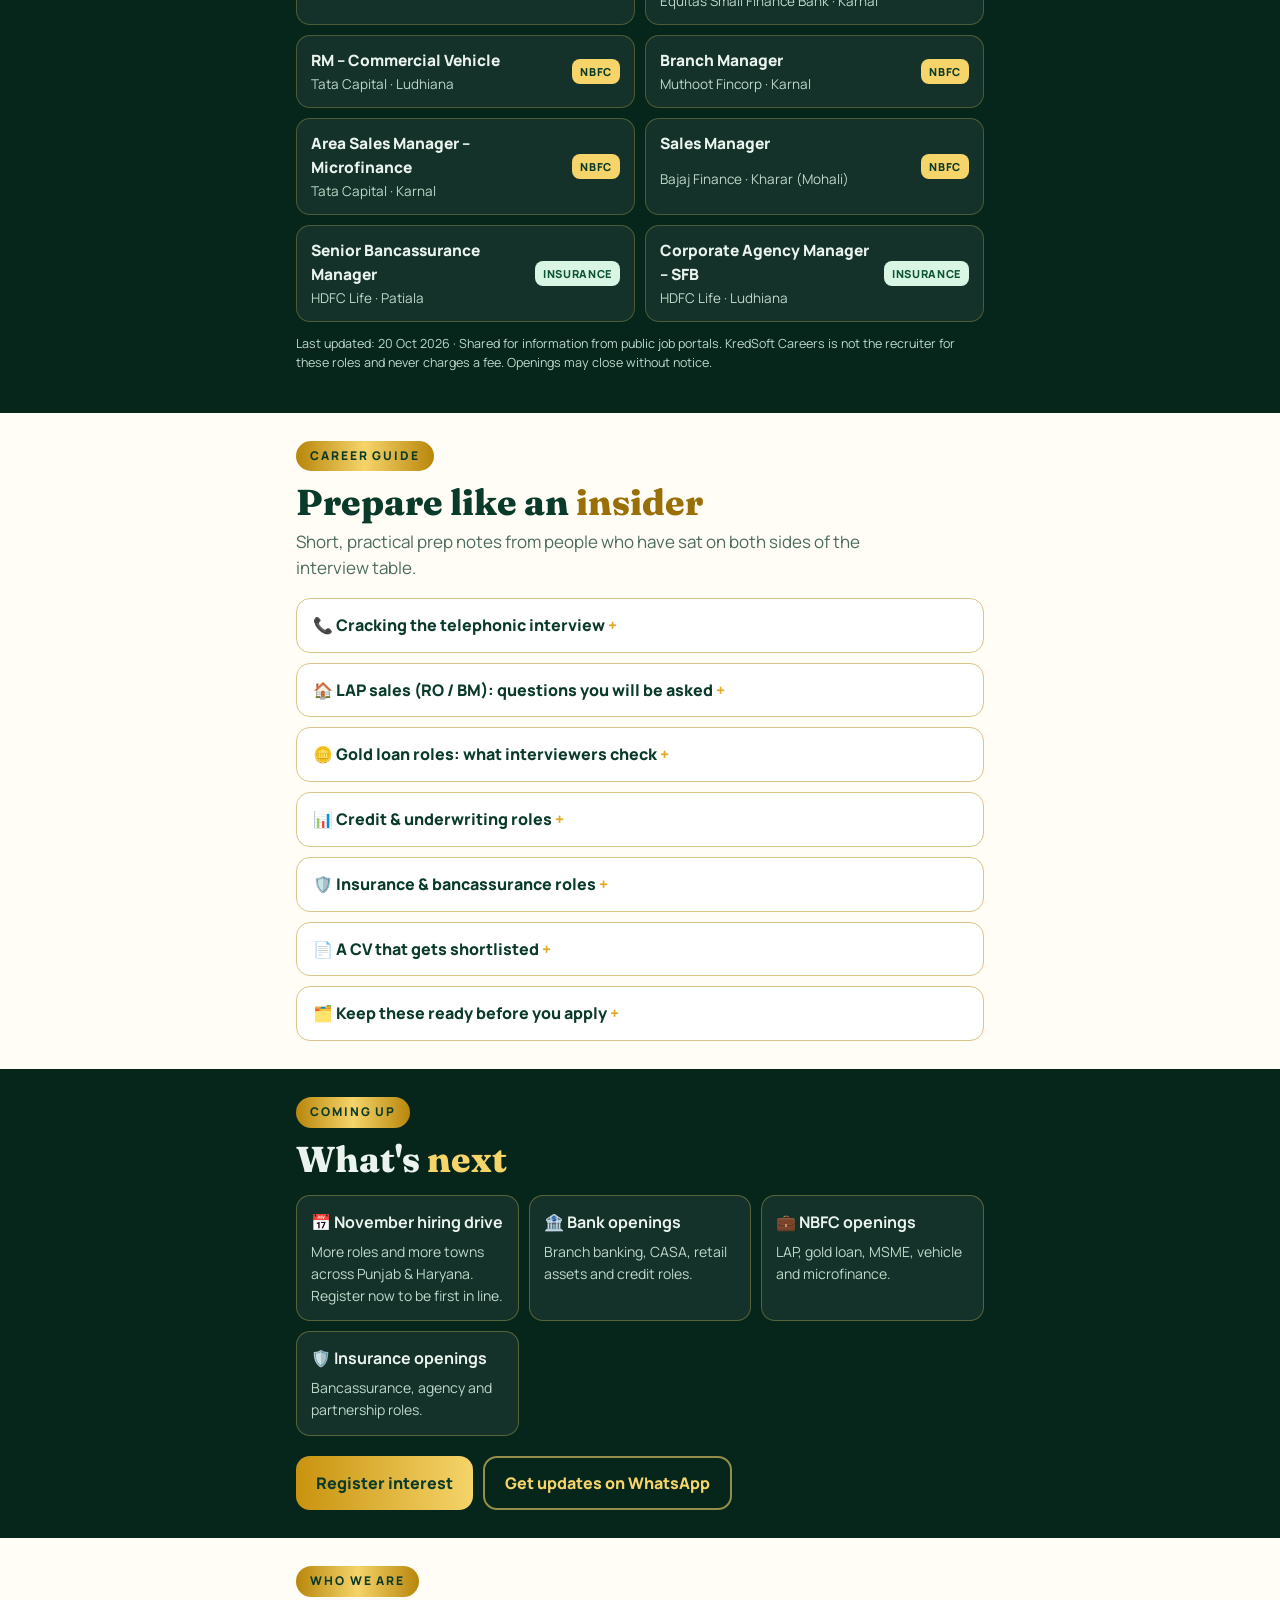
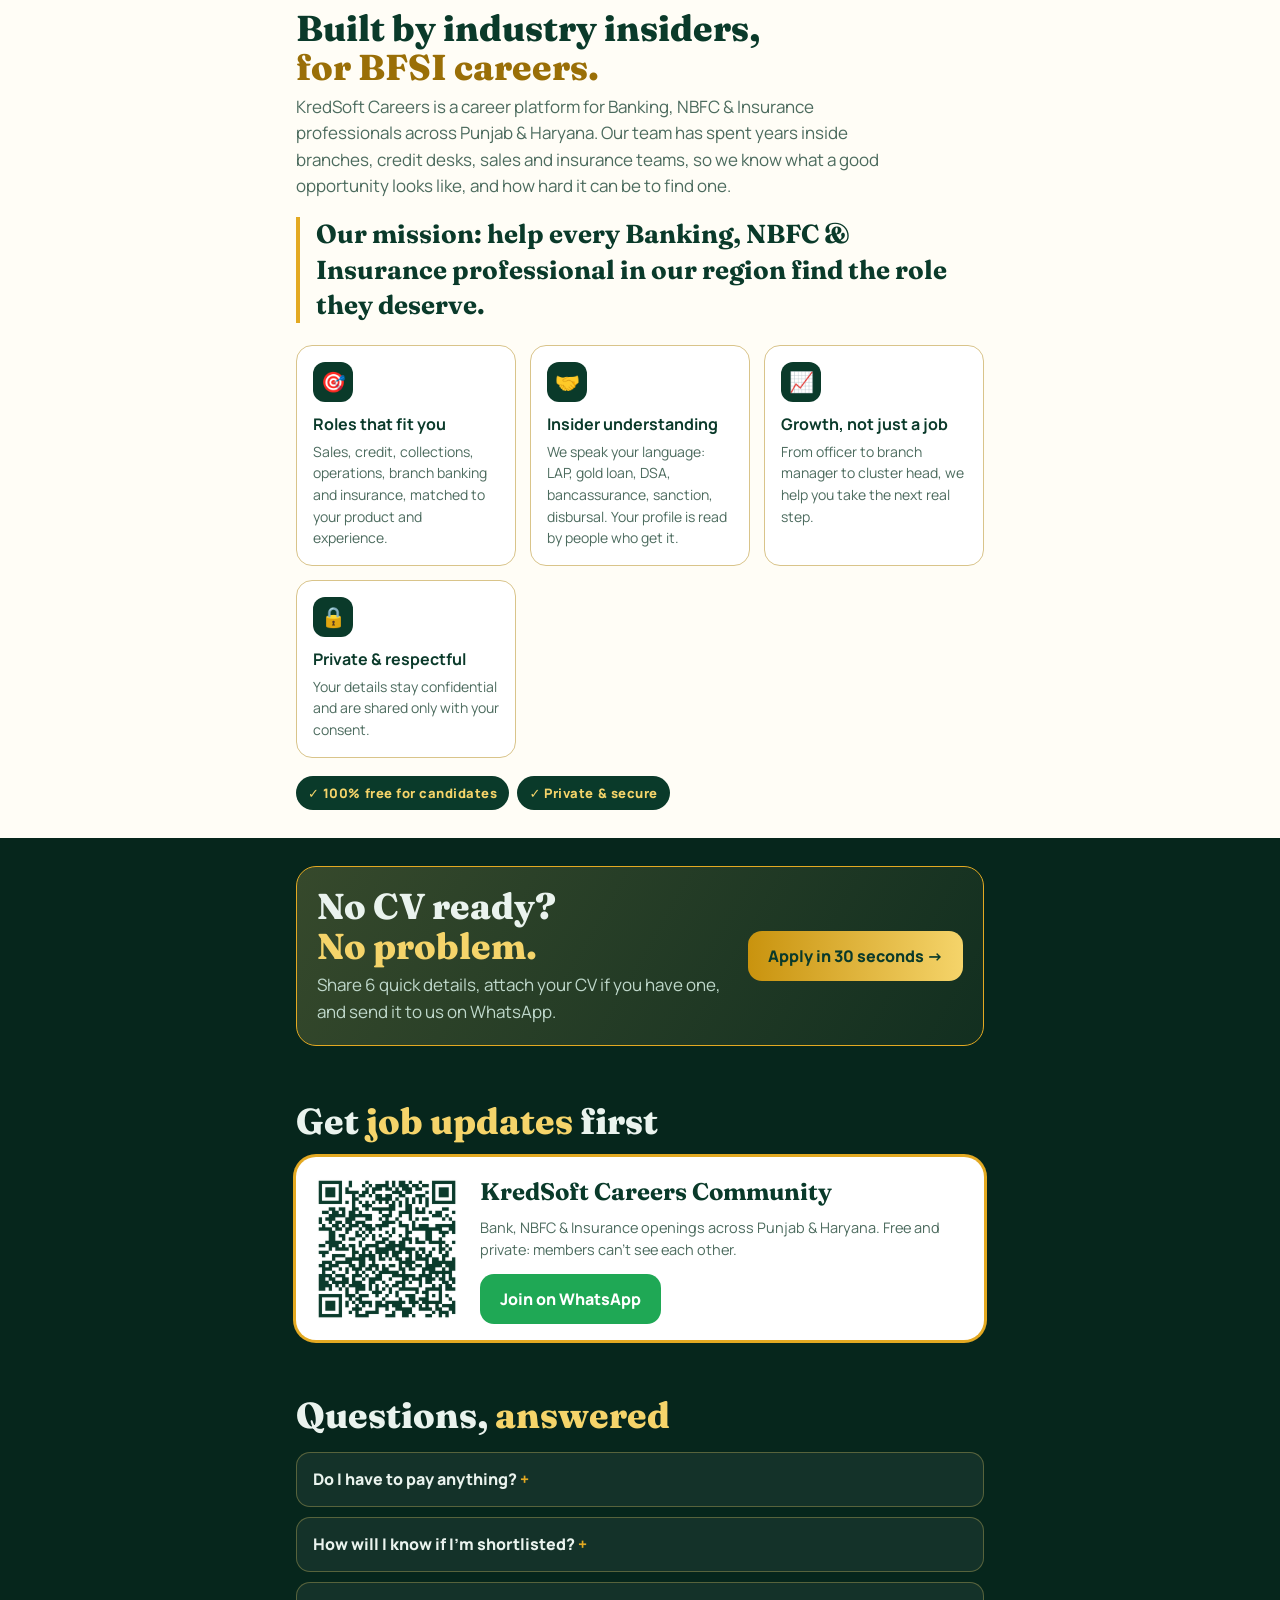
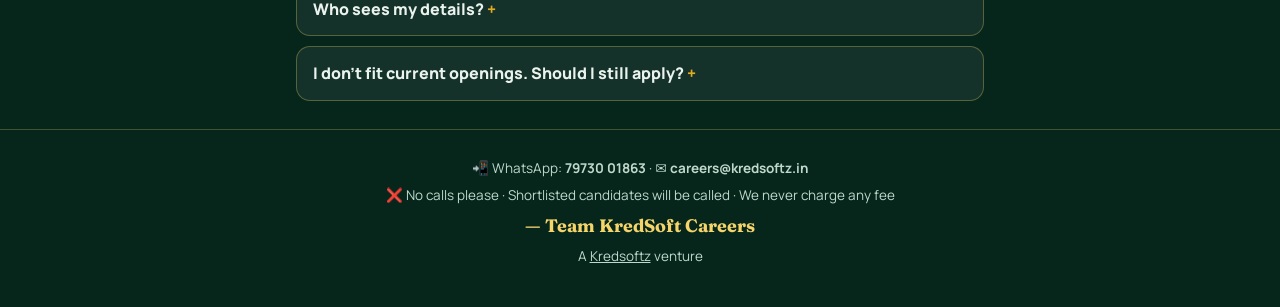
==== commit 72898e21: "Add files via upload" ====
--- a/index.html
+++ b/index.html
@@ -6,7 +6,7 @@
 <title>KredSoft Careers | Bank, NBFC &amp; Insurance Jobs in Punjab &amp; Haryana</title>
 <meta name="description" content="KredSoft Careers – Bank, NBFC & Insurance jobs across Punjab & Haryana. Apply in 30 seconds on WhatsApp. Free for candidates, no fee.">
 <meta property="og:title" content="KredSoft Careers – Bank, NBFC & Insurance Jobs">
-<meta property="og:description" content="Now hiring: founding sales team of a new NBFC. LAP & Gold Loan roles in Patiala, Ludhiana, Zirakpur, Karnal, Hisar. Apply in 30 seconds.">
+<meta property="og:description" content="BFSI career hub for Punjab & Haryana: hiring drives, job board and interview prep. Free for candidates.">
 <meta property="og:image" content="https://careers.kredsoftz.in/logo.png">
 <meta property="og:url" content="https://careers.kredsoftz.in/">
 <link rel="canonical" href="https://careers.kredsoftz.in/">
@@ -95,22 +95,180 @@
 .pillar p{margin:4px 0 0;color:#4C6B5E;font-size:14px}
 .promise{margin-top:18px;display:flex;flex-wrap:wrap;gap:8px}
 .promise span{font-size:13px;font-weight:800;letter-spacing:.04em;background:var(--ink);color:var(--gold-soft);padding:7px 12px;border-radius:999px}
+
+.hero{padding-block:36px 28px}
+.live{display:flex;flex-wrap:wrap;gap:8px;margin-top:16px}
+.pill{display:inline-flex;align-items:center;gap:8px;background:rgba(255,255,255,.07);border:1.5px solid rgba(245,212,106,.4);color:var(--on-dark);font-weight:700;font-size:14px;padding:7px 12px;border-radius:999px}
+.dot{width:9px;height:9px;border-radius:50%;background:#3BD47A;box-shadow:0 0 0 0 rgba(59,212,122,.6)}
+@media (prefers-reduced-motion:no-preference){.dot{animation:pulse 1.6s infinite}@keyframes pulse{0%{box-shadow:0 0 0 0 rgba(59,212,122,.6)}70%{box-shadow:0 0 0 9px rgba(59,212,122,0)}100%{box-shadow:0 0 0 0 rgba(59,212,122,0)}}}
+.drive{background:linear-gradient(160deg,rgba(255,255,255,.08),rgba(255,255,255,.03));border:1.5px solid rgba(245,212,106,.45);border-radius:22px;padding:20px}
+.dtop{display:flex;gap:8px;flex-wrap:wrap;margin-bottom:10px}
+.tag{font-size:12px;font-weight:800;letter-spacing:.08em;text-transform:uppercase;padding:5px 10px;border-radius:999px;border:1.5px solid rgba(245,212,106,.5);color:var(--gold-soft)}
+.tag.on{background:#3BD47A;border-color:#3BD47A;color:#05301F}
+.stats{display:grid;grid-template-columns:repeat(3,minmax(0,1fr));gap:10px;margin-top:16px}
+.st{background:var(--paper);color:var(--ink);border-radius:16px;padding:12px;text-align:center}
+.st b{display:block;font-family:var(--display);font-size:34px;line-height:1}
+.st span{font-size:12.5px;font-weight:700;color:var(--ink-soft)}
+.track{display:grid;grid-template-columns:repeat(4,minmax(0,1fr));gap:6px;margin-top:16px}
+.tk{text-align:center;font-size:20px;padding:10px 4px;border-radius:12px;background:rgba(255,255,255,.05);border:1.5px dashed rgba(245,212,106,.35)}
+.tk span{display:block;font-size:12px;font-weight:700;color:var(--muted);margin-top:2px}
+.tk.done{border-style:solid;border-color:rgba(59,212,122,.6)}
+.tk.now{background:rgba(245,212,106,.18);border-style:solid;border-color:var(--gold)}
+.tk.now span{color:var(--gold-soft)}
+.roles-d{margin-top:14px}
+.roles-d summary,.acc summary{cursor:pointer;font-weight:800;list-style:none}
+.roles-d summary::-webkit-details-marker,.acc summary::-webkit-details-marker{display:none}
+.roles-d summary{color:var(--gold-soft)}
+.roles-d summary::after,.acc summary::after{content:" +";color:var(--gold)}
+.roles-d[open] summary::after,.acc details[open] summary::after{content:" −"}
+.next{margin:16px 0 0;color:var(--muted);font-size:15px}
+.next a{color:var(--gold-soft);font-weight:800}
+.filters{display:flex;gap:8px;flex-wrap:wrap;margin:16px 0 12px}
+.f{font:inherit;font-weight:800;font-size:14px;padding:8px 14px;border-radius:999px;border:1.5px solid rgba(245,212,106,.5);background:transparent;color:var(--gold-soft);cursor:pointer}
+.f.on{background:var(--gold-soft);color:var(--ink)}
+.f:focus-visible{outline:3px solid var(--gold);outline-offset:2px}
+.jobs{display:grid;grid-template-columns:repeat(auto-fill,minmax(260px,1fr));gap:10px}
+.job{display:grid;grid-template-columns:1fr auto;gap:2px 10px;text-decoration:none;background:rgba(255,255,255,.06);border:1.5px solid rgba(245,212,106,.25);border-radius:14px;padding:12px 14px;min-width:0}
+.job:hover{border-color:var(--gold)}
+.job[hidden]{display:none}
+.jt{font-weight:800;font-size:15.5px;color:var(--on-dark)}
+.jc{grid-column:1;font-size:13.5px;color:var(--muted)}
+.jb{grid-row:1/3;grid-column:2;align-self:center;font-size:11px;font-weight:800;letter-spacing:.06em;text-transform:uppercase;padding:4px 8px;border-radius:8px}
+.jb.bank{background:#DDEBFF;color:#163A6B}.jb.nbfc{background:#F5D46A;color:#0A3A2A}.jb.ins{background:#D9F5E4;color:#0D5232}
+.disc{font-size:12.5px;color:var(--muted);margin-top:12px}
+.guide{background:var(--paper);color:var(--ink)}
+.guide h2 em{color:#9A6F07}.guide .lead{color:var(--ink-soft)}
+.acc{display:flex;flex-direction:column;gap:10px;margin-top:16px}
+.acc details{background:rgba(255,255,255,.06);border:1.5px solid rgba(245,212,106,.3);border-radius:14px;padding:14px 16px}
+.guide .acc details{background:#fff;border-color:var(--line)}
+.acc ul{margin:10px 0 0;padding-left:18px;font-size:14.5px}
+.acc li{margin:4px 0}
+.acc p{margin:10px 0 0;font-size:14.5px;color:var(--muted)}
+.guide .acc ul{color:var(--ink-soft)}
+.up{display:grid;grid-template-columns:repeat(auto-fit,minmax(200px,1fr));gap:10px;margin-top:16px}
+.u{background:rgba(255,255,255,.06);border:1.5px solid rgba(245,212,106,.3);border-radius:14px;padding:14px}
+.u b{font-size:16px}.u p{margin:6px 0 0;font-size:14px;color:var(--muted)}
+.cta-box{display:flex;flex-wrap:wrap;gap:16px;align-items:center;justify-content:space-between;background:linear-gradient(120deg,rgba(245,212,106,.2),rgba(245,212,106,.05));border:1.5px solid var(--gold);border-radius:20px;padding:20px}
+.cta-box>div{flex:1;min-width:220px}
+@media (max-width:480px){.stats b{font-size:28px}}
 </style>
 </head>
 <body>
 <header><div class="wrap">
-  <img src="logo.png" alt="KredSoft Careers">
-  <nav><a href="#about">About</a><a href="#openings">Openings</a><a href="#apply" class="cta">Apply now</a></nav>
+  <a href="./"><img src="logo.png" alt="KredSoft Careers"></a>
+  <nav><a href="#jobs">Job board</a><a href="#guide">Career guide</a><a href="#about">About</a><a href="apply" class="cta">Apply</a></nav>
 </div></header>
 
 <main>
-<section><div class="wrap">
-  <span class="eyebrow">Now hiring · NBFC sales</span>
-  <h1>Join the <em>founding sales team</em> of a new NBFC in your town</h1>
-  <p class="lead">LAP &amp; Gold Loan roles across Punjab &amp; Haryana, from officers to cluster heads. No CV needed to apply.</p>
-  <div class="towns"><span class="town">📍 Patiala</span><span class="town">📍 Ludhiana</span><span class="town">📍 Zirakpur</span><span class="town">📍 Karnal</span><span class="town">📍 Hisar</span></div>
-  <div class="alert">⏰ Interviews ongoing · On call · Apply today</div>
-  <div class="hero-actions"><a class="btn gold" href="#apply">Apply in 30 seconds</a><a class="btn ghost" href="#openings">See openings</a></div>
+<section class="hero"><div class="wrap">
+  <span class="eyebrow">BFSI career hub · Punjab &amp; Haryana</span>
+  <h1>Your next move in <em>Banking, NBFC &amp; Insurance</em> starts here.</h1>
+  <p class="lead">Hiring drives, fresh openings we track across job portals, and practical interview prep, all in one place and free for candidates.</p>
+  <div class="live">
+    <span class="pill"><i class="dot"></i>Final interviews underway · NBFC sales drive</span>
+    <span class="pill">📅 Next drive: November</span>
+    <span class="pill">👥 Community growing every day</span>
+  </div>
+  <div class="hero-actions"><a class="btn gold" href="apply">Apply in 30 seconds</a><a class="btn ghost" href="#community">Join the community</a></div>
+</div></section>
+
+<section id="drive"><div class="wrap">
+  <div class="drive">
+    <div class="dtop"><span class="tag">Drive update · Oct 2026</span><span class="tag on">In progress</span></div>
+    <h2>NBFC Sales Hiring Drive: <em>thank you!</em></h2>
+    <p class="lead">Our first 3-day drive for LAP &amp; Gold Loan sales roles drew a strong response from across Punjab &amp; Haryana.</p>
+    <div class="stats">
+      <div class="st"><b>3</b><span>Day drive</span></div>
+      <div class="st"><b>8</b><span>Profiles shortlisted</span></div>
+      <div class="st"><b>5</b><span>Towns covered</span></div>
+    </div>
+    <div class="track">
+      <div class="tk done">📝<span>Applications</span></div><div class="tk done">✅<span>Shortlisting</span></div><div class="tk now">📞<span>Final interviews</span></div><div class="tk">🏆<span>Offers</span></div>
+    </div>
+    <details class="roles-d"><summary>Roles in this drive</summary>
+      <div class="roles">
+        <div class="role"><h3>Cluster Head – Sales</h3><div class="lvl">Patiala, Karnal</div><p>8+ yrs LAP / secured business loan sales, multi-branch handling.</p></div>
+        <div class="role"><h3>Branch Manager – LAP &amp; Gold</h3><div class="lvl">Patiala · Ludhiana · Zirakpur · Karnal · Hisar</div><p>5+ yrs LAP sales, 2+ yrs team handling.</p></div>
+        <div class="role"><h3>Relationship Officer – LAP</h3><div class="lvl">All 5 towns</div><p>1–3 yrs LAP / BL / HL sales, DSA connect.</p></div>
+        <div class="role"><h3>Gold Loan Sales Officer</h3><div class="lvl">All 5 towns</div><p>1–3 yrs gold loan sales or branch.</p></div>
+      </div>
+    </details>
+    <p class="next">Missed this one? <b>Register now for the November drive</b>. We'll reach out when it opens. <a href="apply">Register interest →</a></p>
+  </div>
+</div></section>
+
+<section id="jobs"><div class="wrap">
+  <span class="eyebrow">Job board</span>
+  <h2 style="margin-top:12px">Fresh openings <em>we're tracking</em></h2>
+  <p class="lead">Each week our team scans job portals and company career pages for BFSI roles in Punjab &amp; Haryana. Apply directly on the official link.</p>
+  <div class="filters" role="group" aria-label="Filter jobs">
+    <button class="f on" data-f="all">All</button><button class="f" data-f="bank">Bank</button><button class="f" data-f="nbfc">NBFC</button><button class="f" data-f="ins">Insurance</button>
+  </div>
+  <div class="jobs" id="joblist">
+    <a class="job" data-c="bank" href="https://www.glassdoor.co.in/job-listing/branch-manager-ludhiana-csb-bank-JV_IC2939907_KO0,23_KE24,32.htm?jl=1010253636918" target="_blank" rel="noopener"><span class="jt">Branch Manager</span><span class="jc">CSB Bank · Ludhiana</span><span class="jb bank">Bank</span></a>
+    <a class="job" data-c="bank" href="https://in.indeed.com/viewjob?jk=371c3d5307a99bfa" target="_blank" rel="noopener"><span class="jt">Branch Manager</span><span class="jc">CSB Bank · Patiala</span><span class="jb bank">Bank</span></a>
+    <a class="job" data-c="bank" href="https://www.glassdoor.co.in/job-listing/relationship-manager-hl-lap-rbl-bank-JV_IC2939482_KO0,27_KE28,36.htm?jl=1010179414509" target="_blank" rel="noopener"><span class="jt">Relationship Manager – HL / LAP</span><span class="jc">RBL Bank · Khanna</span><span class="jb bank">Bank</span></a>
+    <a class="job" data-c="bank" href="https://apna.co/job/1836804702" target="_blank" rel="noopener"><span class="jt">Credit Manager – LAP</span><span class="jc">Kotak Mahindra Bank · Karnal</span><span class="jb bank">Bank</span></a>
+    <a class="job" data-c="bank" href="https://apna.co/job/1020393636" target="_blank" rel="noopener"><span class="jt">RM – Tractor &amp; Crop Finance</span><span class="jc">Kotak Mahindra Bank · Karnal</span><span class="jb bank">Bank</span></a>
+    <a class="job" data-c="bank" href="https://apna.co/job/1267713242" target="_blank" rel="noopener"><span class="jt">Key Relationship Manager – Used CV</span><span class="jc">Equitas Small Finance Bank · Karnal</span><span class="jb bank">Bank</span></a>
+    <a class="job" data-c="nbfc" href="https://www.glassdoor.co.in/job-listing/relationship-manager-commercial-vehicle-sales-ludhiana-feroze-gandhi-market-mm-tata-capital-JV_IC2939907_KO0,78_KE79,91.htm?jl=1009983751262" target="_blank" rel="noopener"><span class="jt">RM – Commercial Vehicle</span><span class="jc">Tata Capital · Ludhiana</span><span class="jb nbfc">NBFC</span></a>
+    <a class="job" data-c="nbfc" href="https://apna.co/job/1924792398" target="_blank" rel="noopener"><span class="jt">Branch Manager</span><span class="jc">Muthoot Fincorp · Karnal</span><span class="jb nbfc">NBFC</span></a>
+    <a class="job" data-c="nbfc" href="https://apna.co/job/1362018022" target="_blank" rel="noopener"><span class="jt">Area Sales Manager – Microfinance</span><span class="jc">Tata Capital · Karnal</span><span class="jb nbfc">NBFC</span></a>
+    <a class="job" data-c="nbfc" href="https://www.glassdoor.co.in/job-listing/sales-manager-bajaj-finance-JV_IC2938547_KO0,13_KE14,27.htm?jl=1010293400802" target="_blank" rel="noopener"><span class="jt">Sales Manager</span><span class="jc">Bajaj Finance · Kharar (Mohali)</span><span class="jb nbfc">NBFC</span></a>
+    <a class="job" data-c="ins" href="https://in.indeed.com/viewjob?jk=30c3738a8a15d72f" target="_blank" rel="noopener"><span class="jt">Senior Bancassurance Manager</span><span class="jc">HDFC Life · Patiala</span><span class="jb ins">Insurance</span></a>
+    <a class="job" data-c="ins" href="https://in.indeed.com/viewjob?jk=06f0418f37b3d9e4" target="_blank" rel="noopener"><span class="jt">Corporate Agency Manager – SFB</span><span class="jc">HDFC Life · Ludhiana</span><span class="jb ins">Insurance</span></a>
+  </div>
+  <p class="disc">Last updated: 20 Oct 2026 · Shared for information from public job portals. KredSoft Careers is not the recruiter for these roles and never charges a fee. Openings may close without notice.</p>
+</div></section>
+
+<section id="guide" class="guide"><div class="wrap">
+  <span class="eyebrow">Career guide</span>
+  <h2 style="margin-top:12px">Prepare like an <em>insider</em></h2>
+  <p class="lead">Short, practical prep notes from people who have sat on both sides of the interview table.</p>
+  <div class="acc">
+    <details><summary>📞 Cracking the telephonic interview</summary><ul>
+      <li>Take the call somewhere quiet and keep your CV, a pen and your numbers in front of you.</li>
+      <li>Open with a 60-second pitch: current role, product, your best monthly number, why you want to move.</li>
+      <li>Quote figures with confidence: monthly disbursal, file count, ticket size, DSA count.</li>
+      <li>Close by asking the next step and timeline. It shows you're serious.</li></ul></details>
+    <details><summary>🏠 LAP sales (RO / BM): questions you will be asked</summary><ul>
+      <li>Your average ticket size, monthly disbursal target vs achievement, and login-to-disbursal ratio.</li>
+      <li>How many active DSAs/connectors you work with, and how you source direct files.</li>
+      <li>Property types you've funded (residential, commercial, industrial) and common legal/technical rejections.</li>
+      <li>How you handle a file stuck in credit. Show you understand FOIR, LTV and end-use.</li></ul></details>
+    <details><summary>🪙 Gold loan roles: what interviewers check</summary><ul>
+      <li>Walk-in conversion, top-up and renewal tactics, and how you retain customers at renewal.</li>
+      <li>Basics of purity testing, LTV norms and auction process awareness.</li>
+      <li>Branch hygiene: cash, vault and audit discipline.</li></ul></details>
+    <details><summary>📊 Credit &amp; underwriting roles</summary><ul>
+      <li>Be ready to assess a sample case: income, obligations, banking, bureau and property.</li>
+      <li>Explain your approach to self-employed income assessment and cash-flow based lending.</li>
+      <li>Know your delinquency numbers and how you'd spot early warning signals.</li></ul></details>
+    <details><summary>🛡️ Insurance &amp; bancassurance roles</summary><ul>
+      <li>Share your premium numbers (APE/NOP), persistency, and the partner branches you managed.</li>
+      <li>Show how you build relationships with branch staff and run activation drives.</li>
+      <li>Be clear on mis-selling safeguards. Interviewers value ethical selling.</li></ul></details>
+    <details><summary>📄 A CV that gets shortlisted</summary><ul>
+      <li>One or two pages. Put product, location and numbers in the top 5 lines.</li>
+      <li>Use achievements, not duties: "₹2.4 Cr LAP disbursal/month, 112% of target".</li>
+      <li>Mention notice period, current CTC and preferred locations clearly.</li></ul></details>
+    <details><summary>🗂️ Keep these ready before you apply</summary><ul>
+      <li>Last 3 salary slips, offer/appointment letter, and relieving letters.</li>
+      <li>Incentive statements or performance letters, if you have them.</li>
+      <li>PAN, Aadhaar and educational certificates, to share only when an employer asks formally.</li></ul></details>
+  </div>
+</div></section>
+
+<section id="upcoming"><div class="wrap">
+  <span class="eyebrow">Coming up</span>
+  <h2 style="margin-top:12px">What's <em>next</em></h2>
+  <div class="up">
+    <div class="u"><b>📅 November hiring drive</b><p>More roles and more towns across Punjab &amp; Haryana. Register now to be first in line.</p></div>
+    <div class="u"><b>🏦 Bank openings</b><p>Branch banking, CASA, retail assets and credit roles.</p></div>
+    <div class="u"><b>💼 NBFC openings</b><p>LAP, gold loan, MSME, vehicle and microfinance.</p></div>
+    <div class="u"><b>🛡️ Insurance openings</b><p>Bancassurance, agency and partnership roles.</p></div>
+  </div>
+  <div class="hero-actions"><a class="btn gold" href="apply">Register interest</a><a class="btn ghost" href="#community">Get updates on WhatsApp</a></div>
 </div></section>
 
 <section id="about" class="about"><div class="wrap">
@@ -127,47 +285,11 @@
   <div class="promise"><span>✓ 100% free for candidates</span><span>✓ Private &amp; secure</span></div>
 </div></section>
 
-<section id="openings"><div class="wrap">
-  <h2>Current <em>openings</em></h2>
-  <p class="lead">Bank / NBFC experience only.</p>
-  <div class="roles">
-    <div class="role"><h3>Cluster Head – Sales</h3><div class="lvl">Cluster level · Patiala, Karnal</div><p>8+ yrs in LAP / secured business loan sales, 3+ yrs handling multiple branches, strong DSA network. Graduate + MBA/PG preferred.</p></div>
-    <div class="role"><h3>Branch Manager – LAP &amp; Gold</h3><div class="lvl">Branch level · All 5 towns</div><p>5+ yrs in LAP / secured business loan sales, 2+ yrs team handling. Gold loan exposure an advantage.</p></div>
-    <div class="role"><h3>Relationship Officer – LAP</h3><div class="lvl">Branch level · All 5 towns</div><p>1–3 yrs in LAP / business loan / home loan sales. DSA and local market connect. Graduate.</p></div>
-    <div class="role"><h3>Gold Loan Sales Officer</h3><div class="lvl">Branch level · All 5 towns</div><p>1–3 yrs in gold loan sales or branch. Customer handling; gold testing knowledge a plus. Graduate.</p></div>
-  </div>
-  <div class="perks">
-    <div class="perk"><b>Founding team</b>Start the branch in your own town</div>
-    <div class="perk"><b>Clear growth</b>Officer → Branch Manager → Cluster Head</div>
-    <div class="perk"><b>Rewarding incentives</b>Linked to quality business</div>
-  </div>
-</div></section>
-
 <section id="apply"><div class="wrap">
-  <h2>No CV ready? <em>No problem.</em></h2>
-  <p class="lead">Fill these 6 details and send them to us in one tap. Have a CV? <a href="apply" style="color:var(--gold-soft);font-weight:800">Attach it here →</a></p>
-  <form id="f" novalidate>
-    <div class="grid2">
-      <div class="field"><label for="name"><span class="num">1</span>Name</label><input id="name" autocomplete="name" placeholder="Your full name"></div>
-      <div class="field"><label for="loc"><span class="num">2</span>Location</label><input id="loc" placeholder="e.g. Ludhiana"></div>
-      <div class="field"><label for="org"><span class="num">3</span>Current organisation</label><input id="org" placeholder="Bank / NBFC name"></div>
-      <div class="field"><label for="exp"><span class="num">4</span>Experience (years)</label><input id="exp" inputmode="decimal" placeholder="e.g. 3"></div>
-    </div>
-    <div class="field"><span class="legend"><span class="num">5</span>Product</span>
-      <div class="chips" role="group" aria-label="Product">
-        <input type="checkbox" id="p-lap" value="LAP"><label for="p-lap">LAP</label>
-        <input type="checkbox" id="p-gl" value="Gold Loan"><label for="p-gl">Gold Loan</label>
-        <input type="checkbox" id="p-oth" value="Other"><label for="p-oth">Other</label>
-      </div></div>
-    <div class="field"><label for="role"><span class="num">6</span>Applying for</label>
-      <select id="role"><option value="">Choose a role</option><option>Cluster Head – Sales</option><option>Branch Manager – LAP &amp; Gold</option><option>Relationship Officer – LAP</option><option>Gold Loan Sales Officer</option><option>Other banking role</option></select></div>
-    <div class="err" id="err" hidden></div>
-    <div class="send-row">
-      <a class="btn wa" id="send" href="#" target="_blank" rel="noopener"><svg viewBox="0 0 24 24" fill="#fff" aria-hidden="true"><path d="M12 2a10 10 0 0 0-8.6 15.1L2 22l5-1.3A10 10 0 1 0 12 2zm5.3 14.1c-.2.6-1.3 1.2-1.8 1.2-.5.1-1 .1-3.3-.8-2.8-1.1-4.5-4-4.7-4.2-.1-.2-1.1-1.5-1.1-2.9s.7-2 1-2.3c.2-.3.5-.3.7-.3h.5c.2 0 .4 0 .6.5l.8 2c.1.2.1.4 0 .5l-.4.6-.4.4c-.1.1-.3.3-.1.6.2.3.8 1.3 1.7 2.1 1.2 1 2.1 1.3 2.4 1.5.3.1.5.1.6-.1l.9-1.1c.2-.3.4-.2.7-.1l1.9.9c.3.1.5.2.5.4.1.1.1.7-.1 1.3z"/></svg>Send on WhatsApp</a>
-      <a class="btn mail" id="mail" href="#">✉️ Send by email instead</a>
-    </div>
-    <p class="note">Your details go straight to KredSoft Careers and are used only for job matching. This website doesn't store anything.</p>
-  </form>
+  <div class="cta-box">
+    <div><h2>No CV ready? <em>No problem.</em></h2><p class="lead">Share 6 quick details, attach your CV if you have one, and send it to us on WhatsApp.</p></div>
+    <a class="btn gold" href="apply">Apply in 30 seconds →</a>
+  </div>
 </div></section>
 
 <section id="community"><div class="wrap">
@@ -178,6 +300,16 @@
       <a class="btn wa" href="https://chat.whatsapp.com/Fb1T2H6LpyWBcrsAmS7AAK" target="_blank" rel="noopener">Join on WhatsApp</a></div>
   </div>
 </div></section>
+
+<section id="faq"><div class="wrap">
+  <h2>Questions, <em>answered</em></h2>
+  <div class="acc">
+    <details><summary>Do I have to pay anything?</summary><p>No. KredSoft Careers is 100% free for candidates. If anyone asks you for money in our name, please report it to careers@kredsoftz.in.</p></details>
+    <details><summary>How will I know if I'm shortlisted?</summary><p>We call shortlisted candidates directly. Please don't call; we review every application we receive.</p></details>
+    <details><summary>Who sees my details?</summary><p>Only our team. We share your profile with an employer only with your consent.</p></details>
+    <details><summary>I don't fit current openings. Should I still apply?</summary><p>Yes. Register your profile; we match candidates to upcoming drives and new openings.</p></details>
+  </div>
+</div></section>
 </main>
 
 <footer><div class="wrap">
@@ -186,23 +318,12 @@
   <div class="sign">— Team KredSoft Careers</div>
   <p>A <a href="https://kredsoftz.in">Kredsoftz</a> venture</p>
 </div></footer>
-<div class="toast" id="toast" hidden></div>
-
 <script>
-const $=id=>document.getElementById(id);
-const products=()=>['p-lap','p-gl','p-oth'].filter(i=>$(i).checked).map(i=>$(i).value).join(' / ');
-const message=()=>`Hello KredSoft Careers 🙏 I'd like to apply.\n\nName: ${$('name').value.trim()}\nLocation: ${$('loc').value.trim()}\nCurrent Organisation: ${$('org').value.trim()}\nExperience (yrs): ${$('exp').value.trim()}\nProduct: ${products()}\nApplying for: ${$('role').value}`;
-function missing(){const m=[];[['name','Name'],['loc','Location'],['org','Organisation'],['exp','Experience']].forEach(([i,n])=>{if(!$(i).value.trim())m.push(n)});if(!products())m.push('Product');if(!$('role').value)m.push('Role');return m}
-function update(){
-  const msg=message();
-  $('send').href='https://wa.me/917973001863?text='+encodeURIComponent(msg);
-  $('mail').href='mailto:careers@kredsoftz.in?subject='+encodeURIComponent('Application – '+($('role').value||'Role')+' – '+($('loc').value.trim()||'Location'))+'&body='+encodeURIComponent(msg);
-  if(!missing().length)$('err').hidden=true;
-}
-document.querySelectorAll('#f input,#f select').forEach(el=>{el.addEventListener('input',update);el.addEventListener('change',update)});
-$('f').addEventListener('submit',e=>e.preventDefault());
-['send','mail'].forEach(id=>$(id).addEventListener('click',e=>{const m=missing();if(m.length){e.preventDefault();$('err').textContent='Please fill: '+m.join(', ');$('err').hidden=false;$('err').scrollIntoView({block:'center'})}}));
-update();
+document.querySelectorAll('.f').forEach(b=>b.addEventListener('click',()=>{
+  document.querySelectorAll('.f').forEach(x=>x.classList.toggle('on',x===b));
+  const f=b.dataset.f;document.querySelectorAll('#joblist .job').forEach(j=>{j.hidden=!(f==='all'||j.dataset.c===f)});
+}));
 </script>
+
 </body>
 </html>
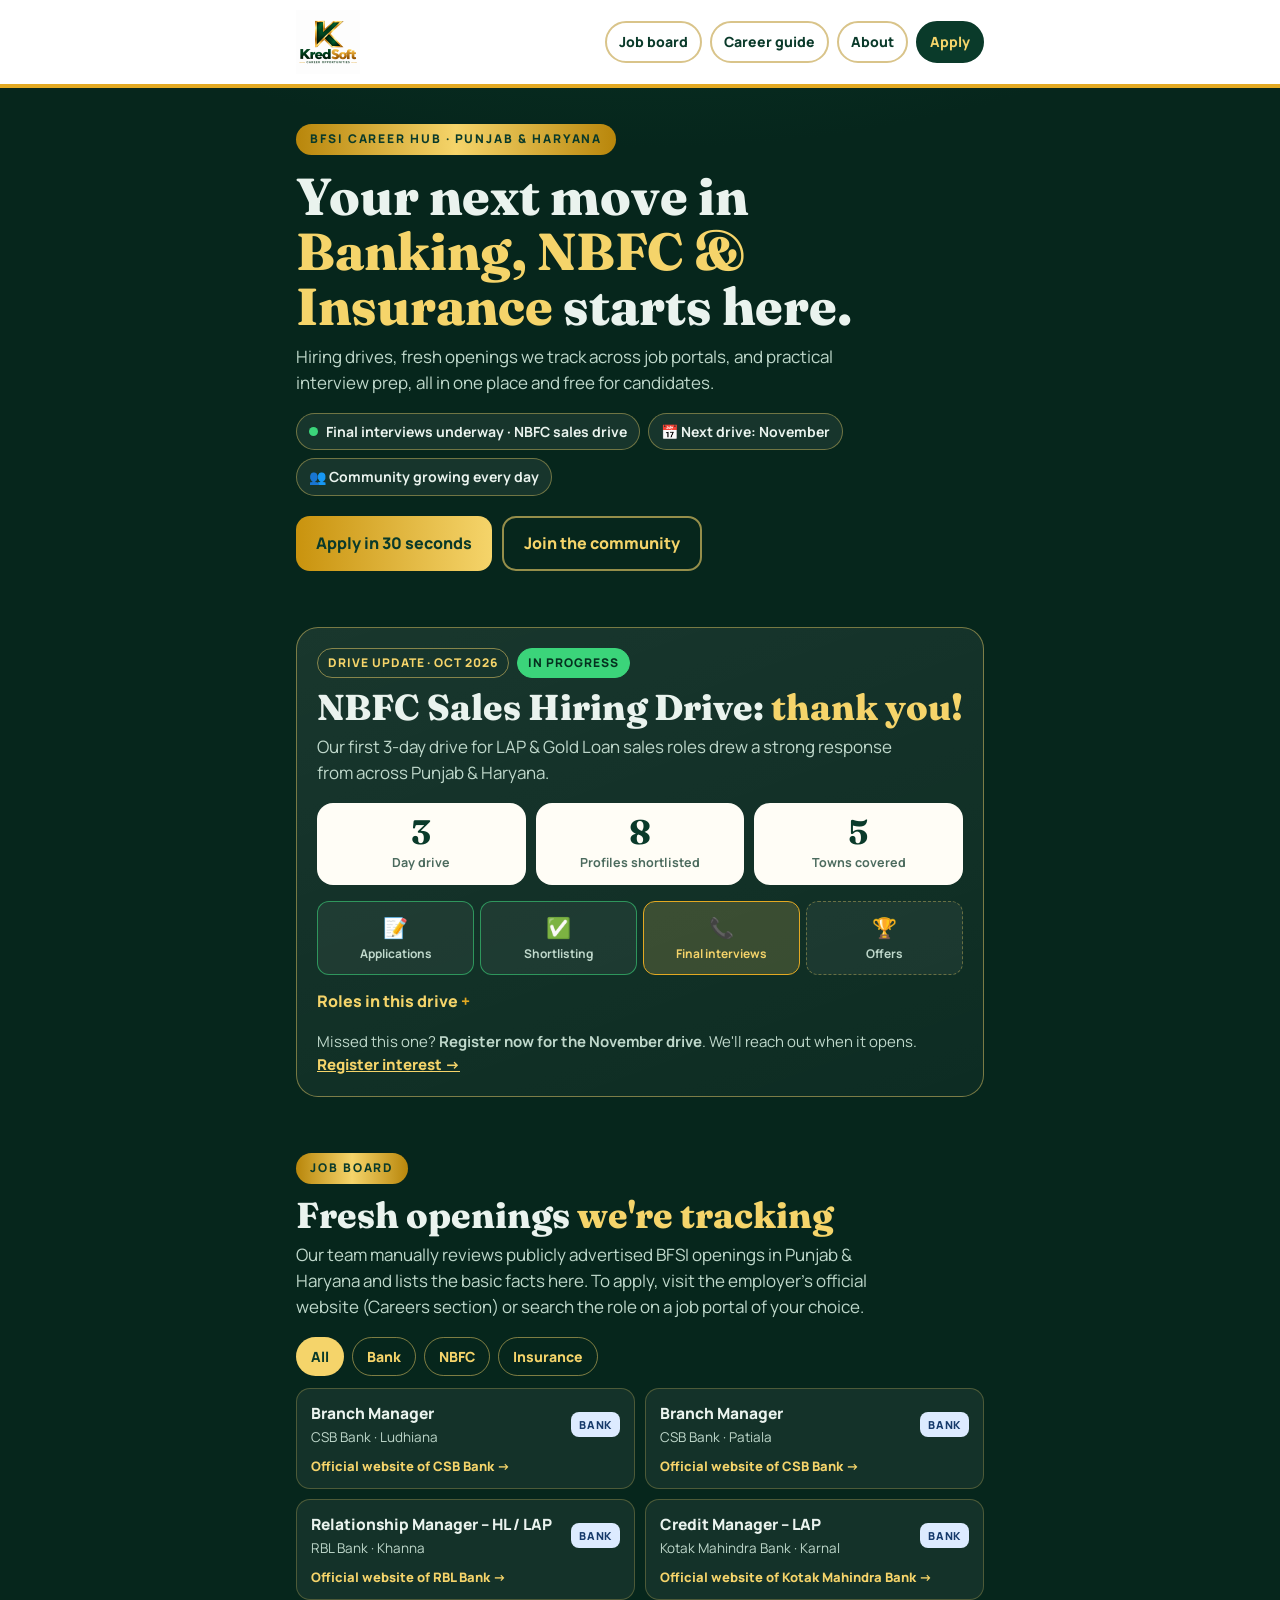
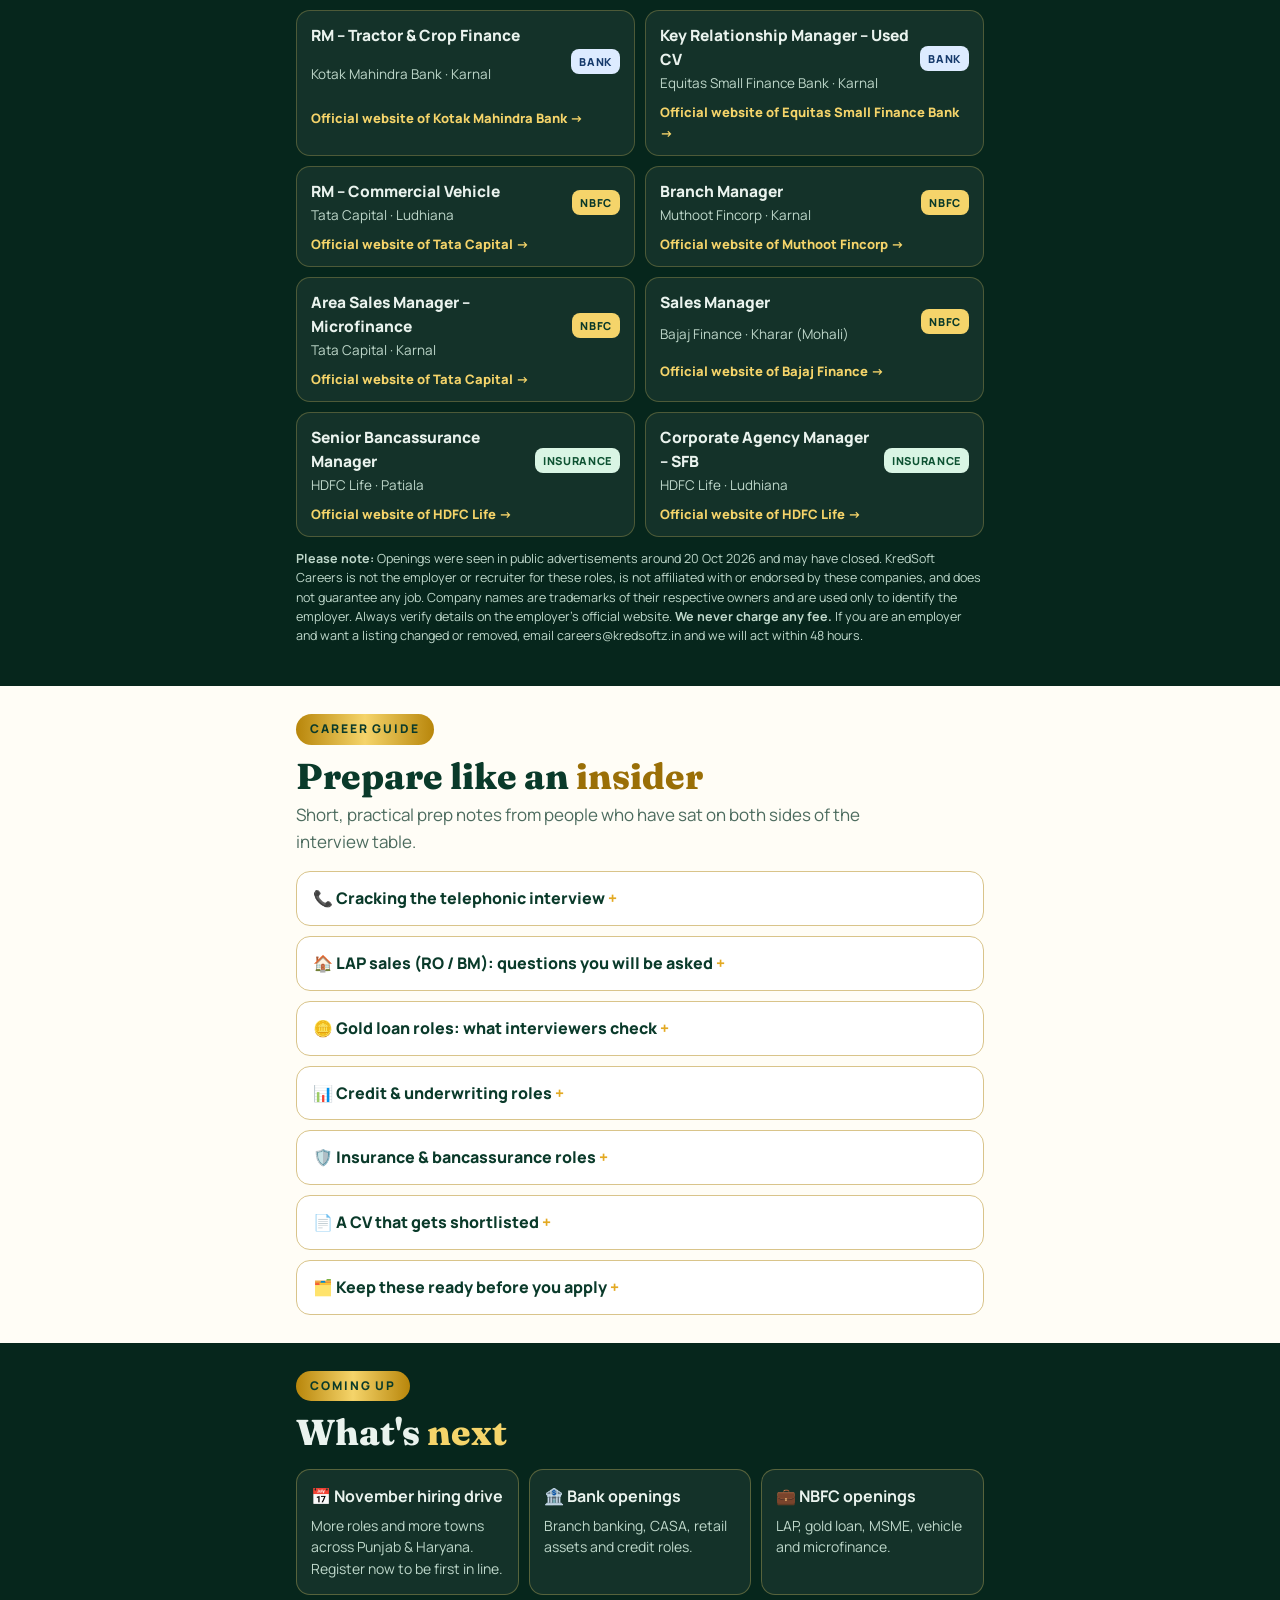
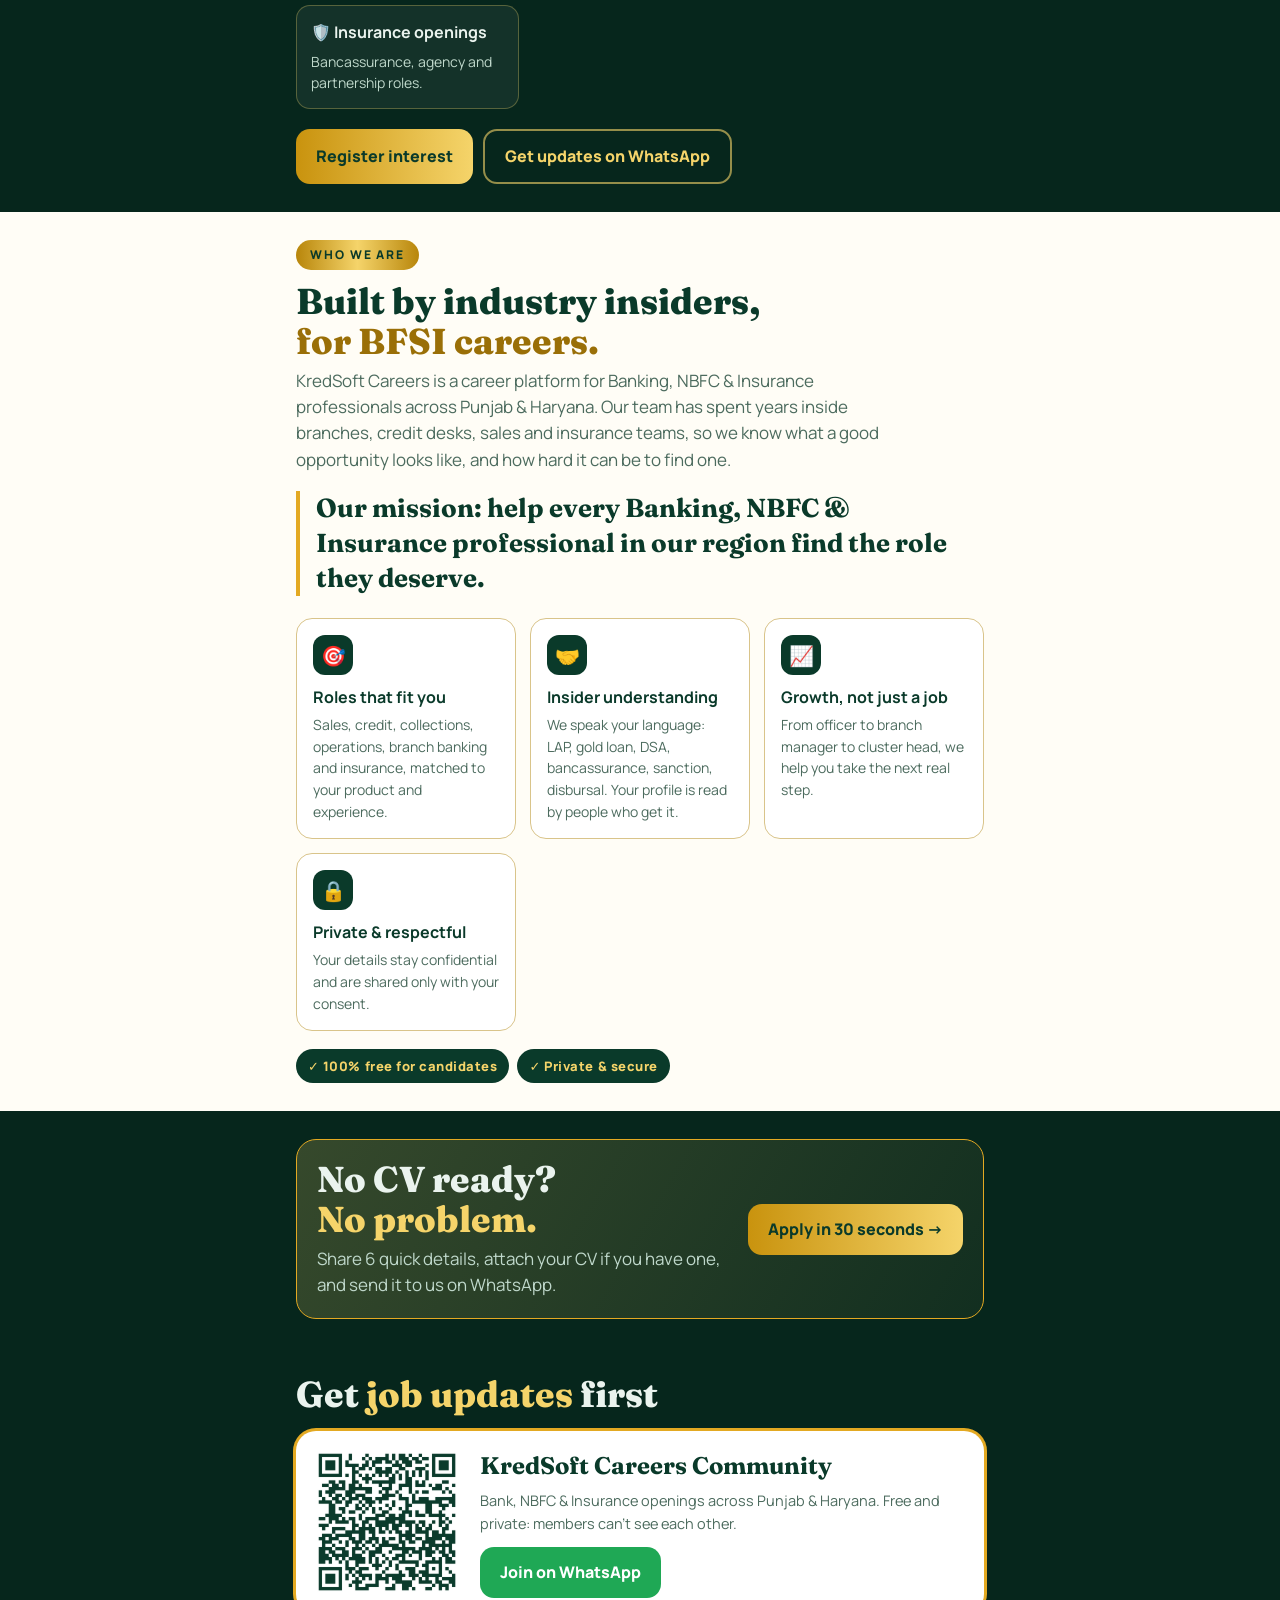
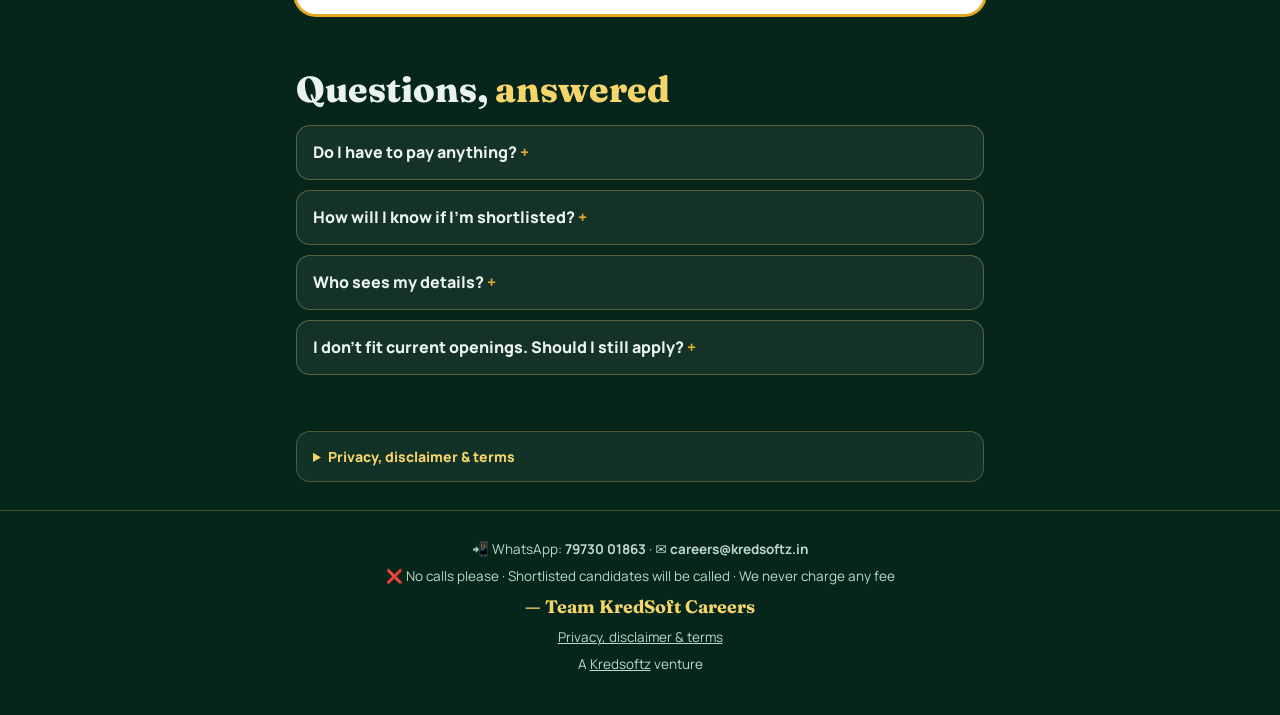
==== commit 676cd28d: "Add files via upload" ====
--- a/index.html
+++ b/index.html
@@ -128,8 +128,10 @@
 .f.on{background:var(--gold-soft);color:var(--ink)}
 .f:focus-visible{outline:3px solid var(--gold);outline-offset:2px}
 .jobs{display:grid;grid-template-columns:repeat(auto-fill,minmax(260px,1fr));gap:10px}
-.job{display:grid;grid-template-columns:1fr auto;gap:2px 10px;text-decoration:none;background:rgba(255,255,255,.06);border:1.5px solid rgba(245,212,106,.25);border-radius:14px;padding:12px 14px;min-width:0}
+.job{display:grid;grid-template-columns:1fr auto;gap:2px 10px;background:rgba(255,255,255,.06);border:1.5px solid rgba(245,212,106,.25);border-radius:14px;padding:12px 14px;min-width:0}
 .job:hover{border-color:var(--gold)}
+.jl{grid-column:1/3;font-size:13px;font-weight:800;color:var(--gold-soft);text-decoration:none;margin-top:6px}
+.jl:hover{text-decoration:underline}
 .job[hidden]{display:none}
 .jt{font-weight:800;font-size:15.5px;color:var(--on-dark)}
 .jc{grid-column:1;font-size:13.5px;color:var(--muted)}
@@ -148,6 +150,10 @@
 .up{display:grid;grid-template-columns:repeat(auto-fit,minmax(200px,1fr));gap:10px;margin-top:16px}
 .u{background:rgba(255,255,255,.06);border:1.5px solid rgba(245,212,106,.3);border-radius:14px;padding:14px}
 .u b{font-size:16px}.u p{margin:6px 0 0;font-size:14px;color:var(--muted)}
+.legal{background:rgba(255,255,255,.05);border:1.5px solid rgba(245,212,106,.25);border-radius:14px;padding:14px 16px;font-size:14px;color:var(--muted)}
+.legal summary{cursor:pointer;font-weight:800;color:var(--gold-soft)}
+.legal h3{font-size:15px;color:var(--on-dark);margin:16px 0 4px}
+.legal p{margin:4px 0}
 .cta-box{display:flex;flex-wrap:wrap;gap:16px;align-items:center;justify-content:space-between;background:linear-gradient(120deg,rgba(245,212,106,.2),rgba(245,212,106,.05));border:1.5px solid var(--gold);border-radius:20px;padding:20px}
 .cta-box>div{flex:1;min-width:220px}
 @media (max-width:480px){.stats b{font-size:28px}}
@@ -200,25 +206,25 @@
 <section id="jobs"><div class="wrap">
   <span class="eyebrow">Job board</span>
   <h2 style="margin-top:12px">Fresh openings <em>we're tracking</em></h2>
-  <p class="lead">Each week our team scans job portals and company career pages for BFSI roles in Punjab &amp; Haryana. Apply directly on the official link.</p>
+  <p class="lead">Our team manually reviews publicly advertised BFSI openings in Punjab &amp; Haryana and lists the basic facts here. To apply, visit the employer's official website (Careers section) or search the role on a job portal of your choice.</p>
   <div class="filters" role="group" aria-label="Filter jobs">
     <button class="f on" data-f="all">All</button><button class="f" data-f="bank">Bank</button><button class="f" data-f="nbfc">NBFC</button><button class="f" data-f="ins">Insurance</button>
   </div>
   <div class="jobs" id="joblist">
-    <a class="job" data-c="bank" href="https://www.glassdoor.co.in/job-listing/branch-manager-ludhiana-csb-bank-JV_IC2939907_KO0,23_KE24,32.htm?jl=1010253636918" target="_blank" rel="noopener"><span class="jt">Branch Manager</span><span class="jc">CSB Bank · Ludhiana</span><span class="jb bank">Bank</span></a>
-    <a class="job" data-c="bank" href="https://in.indeed.com/viewjob?jk=371c3d5307a99bfa" target="_blank" rel="noopener"><span class="jt">Branch Manager</span><span class="jc">CSB Bank · Patiala</span><span class="jb bank">Bank</span></a>
-    <a class="job" data-c="bank" href="https://www.glassdoor.co.in/job-listing/relationship-manager-hl-lap-rbl-bank-JV_IC2939482_KO0,27_KE28,36.htm?jl=1010179414509" target="_blank" rel="noopener"><span class="jt">Relationship Manager – HL / LAP</span><span class="jc">RBL Bank · Khanna</span><span class="jb bank">Bank</span></a>
-    <a class="job" data-c="bank" href="https://apna.co/job/1836804702" target="_blank" rel="noopener"><span class="jt">Credit Manager – LAP</span><span class="jc">Kotak Mahindra Bank · Karnal</span><span class="jb bank">Bank</span></a>
-    <a class="job" data-c="bank" href="https://apna.co/job/1020393636" target="_blank" rel="noopener"><span class="jt">RM – Tractor &amp; Crop Finance</span><span class="jc">Kotak Mahindra Bank · Karnal</span><span class="jb bank">Bank</span></a>
-    <a class="job" data-c="bank" href="https://apna.co/job/1267713242" target="_blank" rel="noopener"><span class="jt">Key Relationship Manager – Used CV</span><span class="jc">Equitas Small Finance Bank · Karnal</span><span class="jb bank">Bank</span></a>
-    <a class="job" data-c="nbfc" href="https://www.glassdoor.co.in/job-listing/relationship-manager-commercial-vehicle-sales-ludhiana-feroze-gandhi-market-mm-tata-capital-JV_IC2939907_KO0,78_KE79,91.htm?jl=1009983751262" target="_blank" rel="noopener"><span class="jt">RM – Commercial Vehicle</span><span class="jc">Tata Capital · Ludhiana</span><span class="jb nbfc">NBFC</span></a>
-    <a class="job" data-c="nbfc" href="https://apna.co/job/1924792398" target="_blank" rel="noopener"><span class="jt">Branch Manager</span><span class="jc">Muthoot Fincorp · Karnal</span><span class="jb nbfc">NBFC</span></a>
-    <a class="job" data-c="nbfc" href="https://apna.co/job/1362018022" target="_blank" rel="noopener"><span class="jt">Area Sales Manager – Microfinance</span><span class="jc">Tata Capital · Karnal</span><span class="jb nbfc">NBFC</span></a>
-    <a class="job" data-c="nbfc" href="https://www.glassdoor.co.in/job-listing/sales-manager-bajaj-finance-JV_IC2938547_KO0,13_KE14,27.htm?jl=1010293400802" target="_blank" rel="noopener"><span class="jt">Sales Manager</span><span class="jc">Bajaj Finance · Kharar (Mohali)</span><span class="jb nbfc">NBFC</span></a>
-    <a class="job" data-c="ins" href="https://in.indeed.com/viewjob?jk=30c3738a8a15d72f" target="_blank" rel="noopener"><span class="jt">Senior Bancassurance Manager</span><span class="jc">HDFC Life · Patiala</span><span class="jb ins">Insurance</span></a>
-    <a class="job" data-c="ins" href="https://in.indeed.com/viewjob?jk=06f0418f37b3d9e4" target="_blank" rel="noopener"><span class="jt">Corporate Agency Manager – SFB</span><span class="jc">HDFC Life · Ludhiana</span><span class="jb ins">Insurance</span></a>
-  </div>
-  <p class="disc">Last updated: 20 Oct 2026 · Shared for information from public job portals. KredSoft Careers is not the recruiter for these roles and never charges a fee. Openings may close without notice.</p>
+    <div class="job" data-c="bank"><span class="jt">Branch Manager</span><span class="jc">CSB Bank · Ludhiana</span><span class="jb bank">Bank</span><a class="jl" href="https://www.csb.co.in" target="_blank" rel="noopener nofollow">Official website of CSB Bank →</a></div>
+    <div class="job" data-c="bank"><span class="jt">Branch Manager</span><span class="jc">CSB Bank · Patiala</span><span class="jb bank">Bank</span><a class="jl" href="https://www.csb.co.in" target="_blank" rel="noopener nofollow">Official website of CSB Bank →</a></div>
+    <div class="job" data-c="bank"><span class="jt">Relationship Manager – HL / LAP</span><span class="jc">RBL Bank · Khanna</span><span class="jb bank">Bank</span><a class="jl" href="https://rbl.bank.in/careers" target="_blank" rel="noopener nofollow">Official website of RBL Bank →</a></div>
+    <div class="job" data-c="bank"><span class="jt">Credit Manager – LAP</span><span class="jc">Kotak Mahindra Bank · Karnal</span><span class="jb bank">Bank</span><a class="jl" href="https://www.kotak.com" target="_blank" rel="noopener nofollow">Official website of Kotak Mahindra Bank →</a></div>
+    <div class="job" data-c="bank"><span class="jt">RM – Tractor &amp; Crop Finance</span><span class="jc">Kotak Mahindra Bank · Karnal</span><span class="jb bank">Bank</span><a class="jl" href="https://www.kotak.com" target="_blank" rel="noopener nofollow">Official website of Kotak Mahindra Bank →</a></div>
+    <div class="job" data-c="bank"><span class="jt">Key Relationship Manager – Used CV</span><span class="jc">Equitas Small Finance Bank · Karnal</span><span class="jb bank">Bank</span><a class="jl" href="https://www.equitasbank.com" target="_blank" rel="noopener nofollow">Official website of Equitas Small Finance Bank →</a></div>
+    <div class="job" data-c="nbfc"><span class="jt">RM – Commercial Vehicle</span><span class="jc">Tata Capital · Ludhiana</span><span class="jb nbfc">NBFC</span><a class="jl" href="https://www.tatacapital.com" target="_blank" rel="noopener nofollow">Official website of Tata Capital →</a></div>
+    <div class="job" data-c="nbfc"><span class="jt">Branch Manager</span><span class="jc">Muthoot Fincorp · Karnal</span><span class="jb nbfc">NBFC</span><a class="jl" href="https://www.muthoot.com/careers" target="_blank" rel="noopener nofollow">Official website of Muthoot Fincorp →</a></div>
+    <div class="job" data-c="nbfc"><span class="jt">Area Sales Manager – Microfinance</span><span class="jc">Tata Capital · Karnal</span><span class="jb nbfc">NBFC</span><a class="jl" href="https://www.tatacapital.com" target="_blank" rel="noopener nofollow">Official website of Tata Capital →</a></div>
+    <div class="job" data-c="nbfc"><span class="jt">Sales Manager</span><span class="jc">Bajaj Finance · Kharar (Mohali)</span><span class="jb nbfc">NBFC</span><a class="jl" href="https://www.bajajfinserv.in" target="_blank" rel="noopener nofollow">Official website of Bajaj Finance →</a></div>
+    <div class="job" data-c="ins"><span class="jt">Senior Bancassurance Manager</span><span class="jc">HDFC Life · Patiala</span><span class="jb ins">Insurance</span><a class="jl" href="https://www.hdfclife.com" target="_blank" rel="noopener nofollow">Official website of HDFC Life →</a></div>
+    <div class="job" data-c="ins"><span class="jt">Corporate Agency Manager – SFB</span><span class="jc">HDFC Life · Ludhiana</span><span class="jb ins">Insurance</span><a class="jl" href="https://www.hdfclife.com" target="_blank" rel="noopener nofollow">Official website of HDFC Life →</a></div>
+    </div>
+  <p class="disc"><b>Please note:</b> Openings were seen in public advertisements around 20 Oct 2026 and may have closed. KredSoft Careers is not the employer or recruiter for these roles, is not affiliated with or endorsed by these companies, and does not guarantee any job. Company names are trademarks of their respective owners and are used only to identify the employer. Always verify details on the employer's official website. <b>We never charge any fee.</b> If you are an employer and want a listing changed or removed, email careers@kredsoftz.in and we will act within 48 hours.</p>
 </div></section>
 
 <section id="guide" class="guide"><div class="wrap">
@@ -310,12 +316,28 @@
     <details><summary>I don't fit current openings. Should I still apply?</summary><p>Yes. Register your profile; we match candidates to upcoming drives and new openings.</p></details>
   </div>
 </div></section>
+<section id="legal"><div class="wrap">
+  <details class="legal"><summary>Privacy, disclaimer &amp; terms</summary>
+  <h3>Privacy notice</h3>
+  <p><b>What we collect:</b> only what you choose to send us on WhatsApp or email: name, location, current organisation, experience, product, role applied for, and your CV if you attach one.</p>
+  <p><b>Why:</b> only to match you with suitable job openings and to contact you about them. We share your profile with an employer only after you agree.</p>
+  <p><b>Storage:</b> this website itself does not store any data. Details reach us only through WhatsApp or email when you press send.</p>
+  <p><b>Your rights:</b> you can ask us to correct or delete your details, or withdraw consent, anytime by writing to careers@kredsoftz.in. We will act within 7 days. You may also approach the Data Protection Board of India.</p>
+  <h3>Disclaimer</h3>
+  <p>KredSoft Careers is a free information and career-support service. Openings listed on this site are shared in good faith from public sources for information only. We are not the employer for third-party openings, do not guarantee interviews or selection, and are not responsible for hiring decisions or for the content of external websites.</p>
+  <h3>No fees, ever</h3>
+  <p>We never ask candidates for money. Anyone asking for payment in our name is not from KredSoft Careers. Please report it to careers@kredsoftz.in.</p>
+  <h3>Grievances &amp; takedown</h3>
+  <p>For any complaint, correction or removal request, email careers@kredsoftz.in. We respond within 48 hours.</p>
+  </details>
+</div></section>
 </main>
 
 <footer><div class="wrap">
   <p>📲 WhatsApp: <b>79730 01863</b> · ✉️ <b>careers@kredsoftz.in</b></p>
   <p>❌ No calls please · Shortlisted candidates will be called · We never charge any fee</p>
   <div class="sign">— Team KredSoft Careers</div>
+  <p><a href="#legal">Privacy, disclaimer &amp; terms</a></p>
   <p>A <a href="https://kredsoftz.in">Kredsoftz</a> venture</p>
 </div></footer>
 <script>
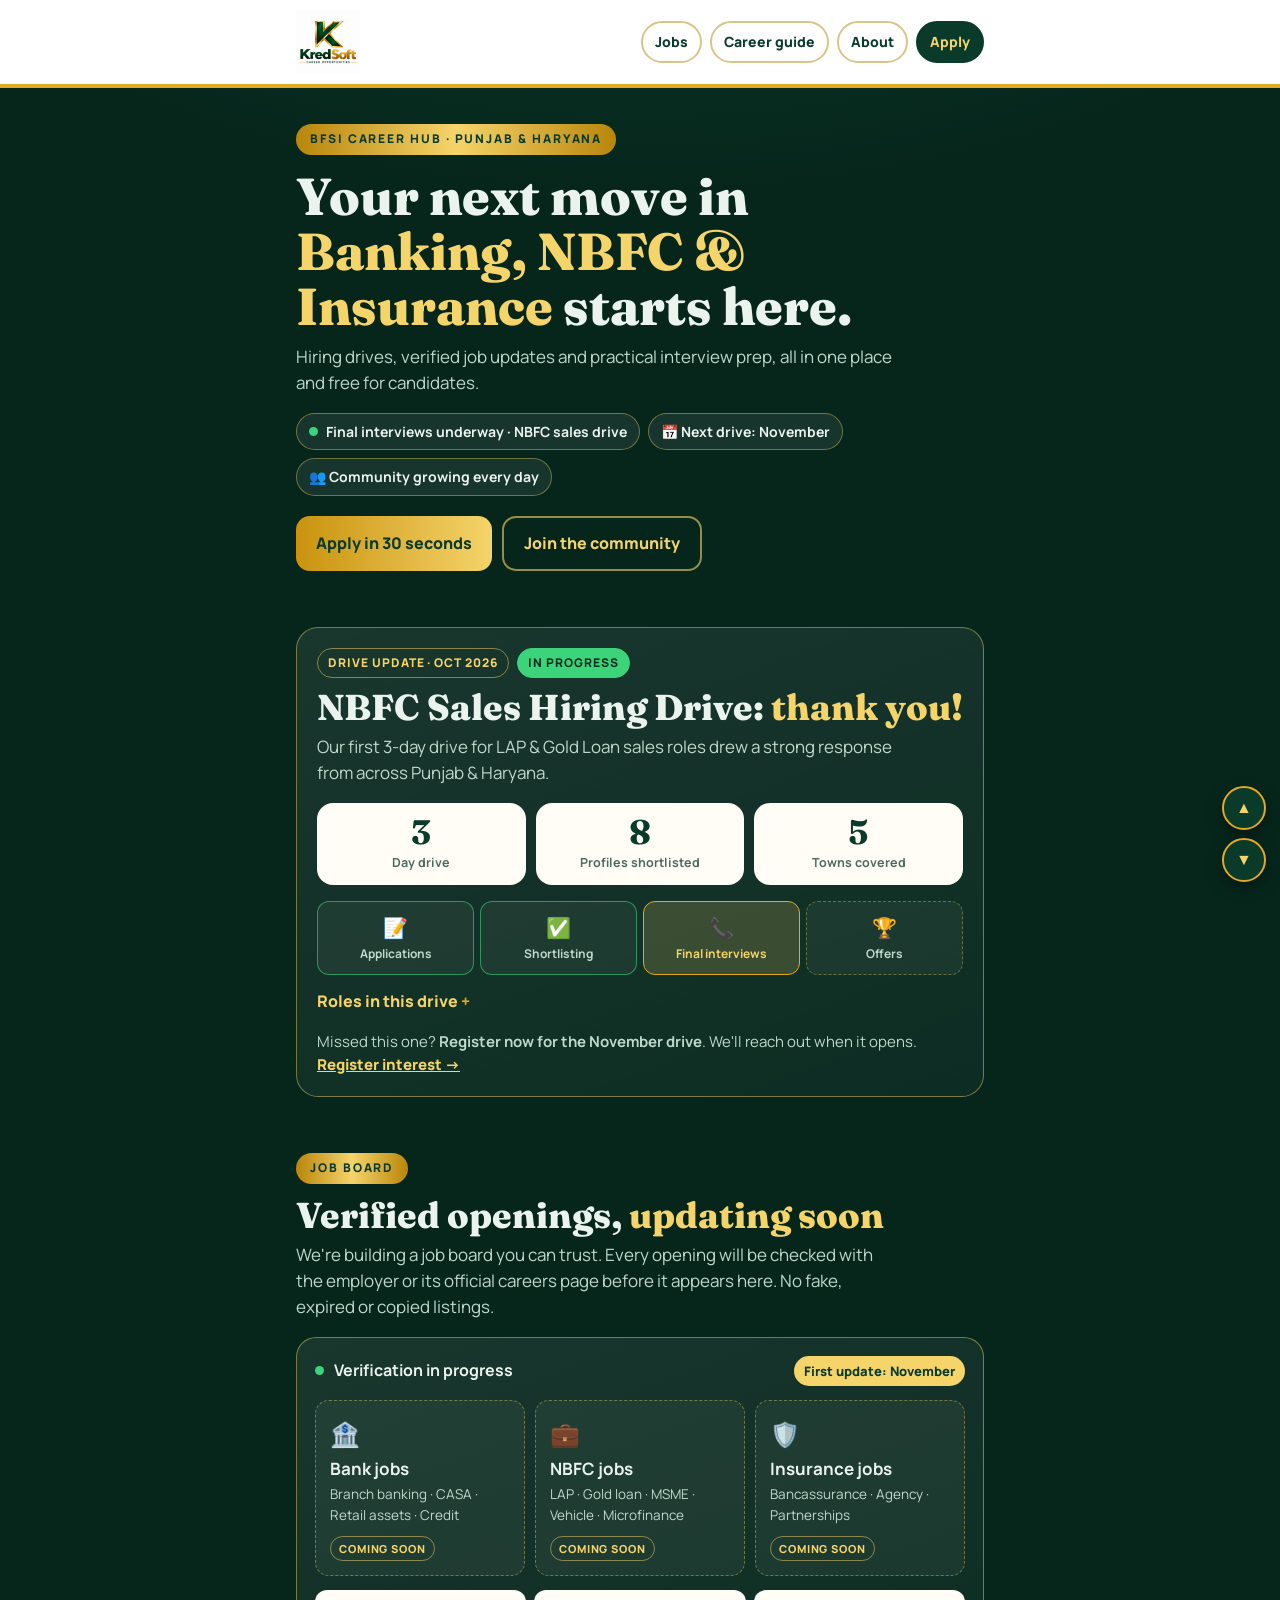
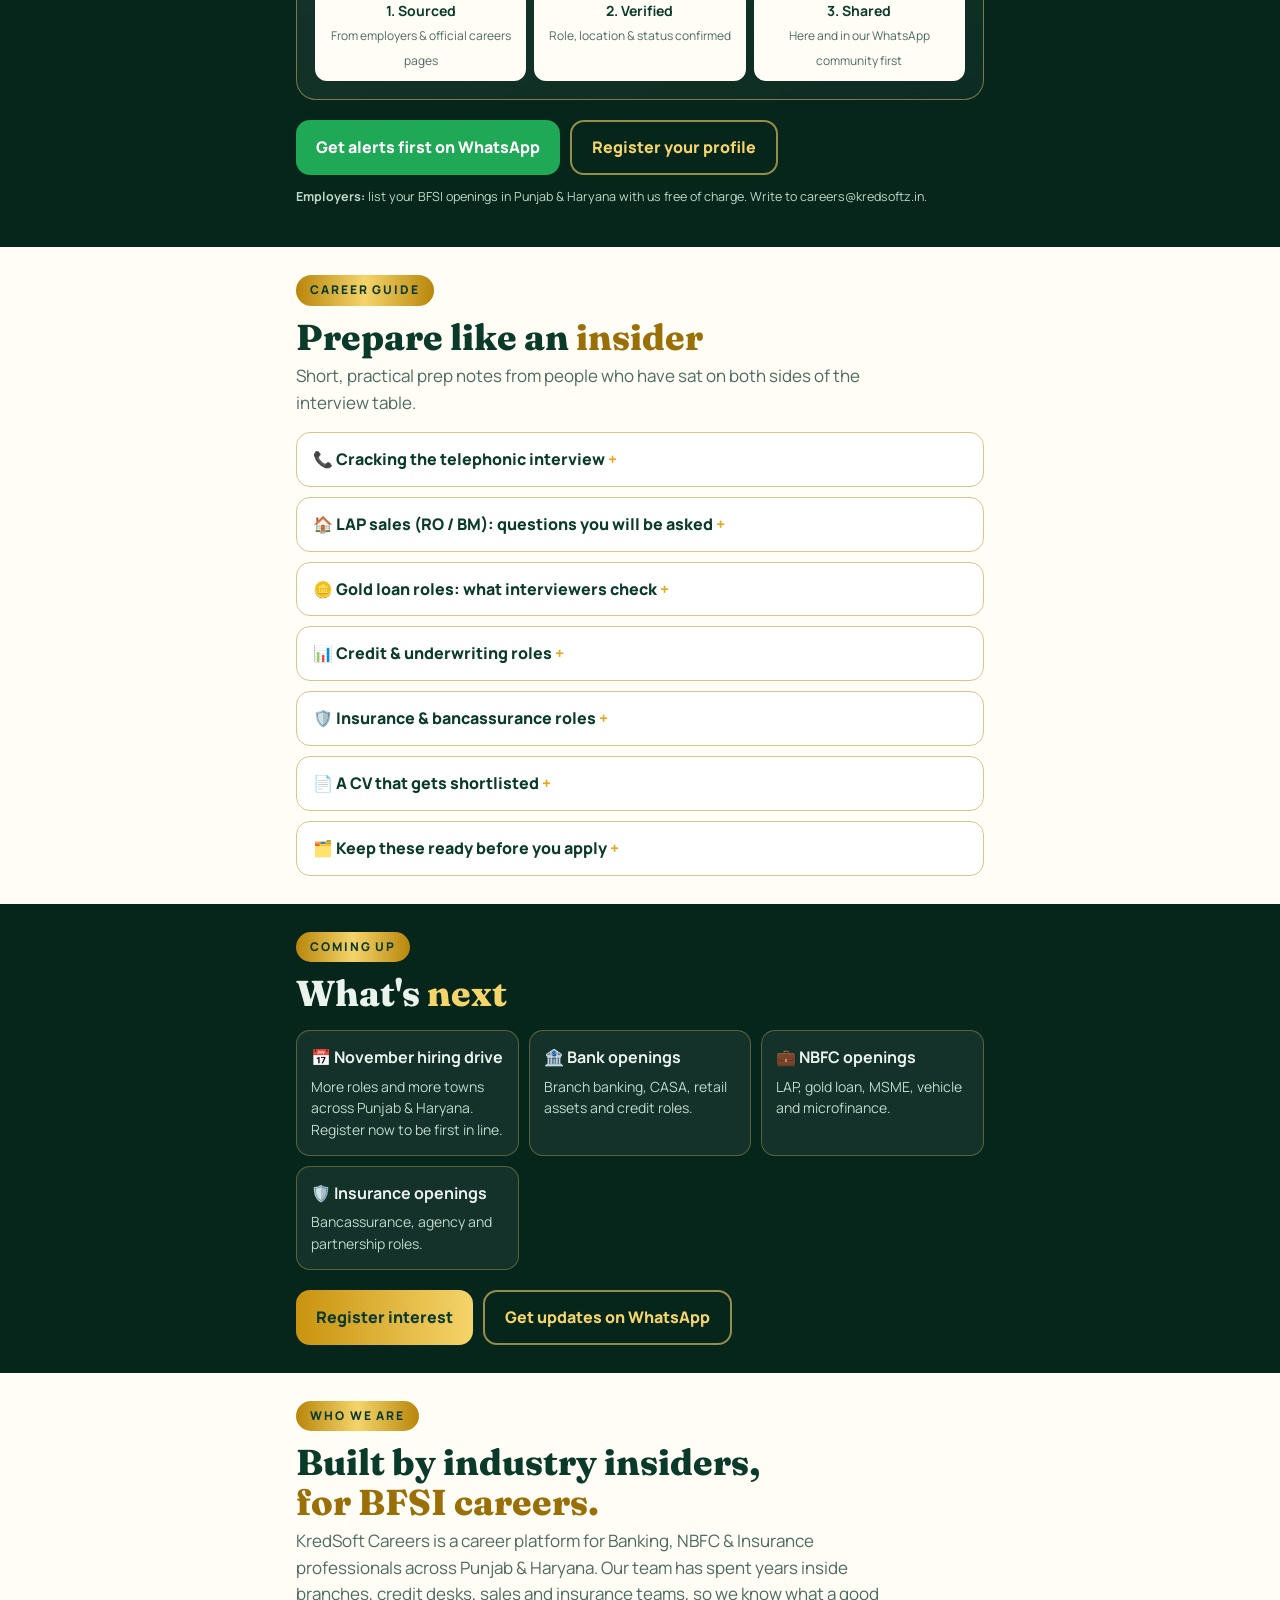
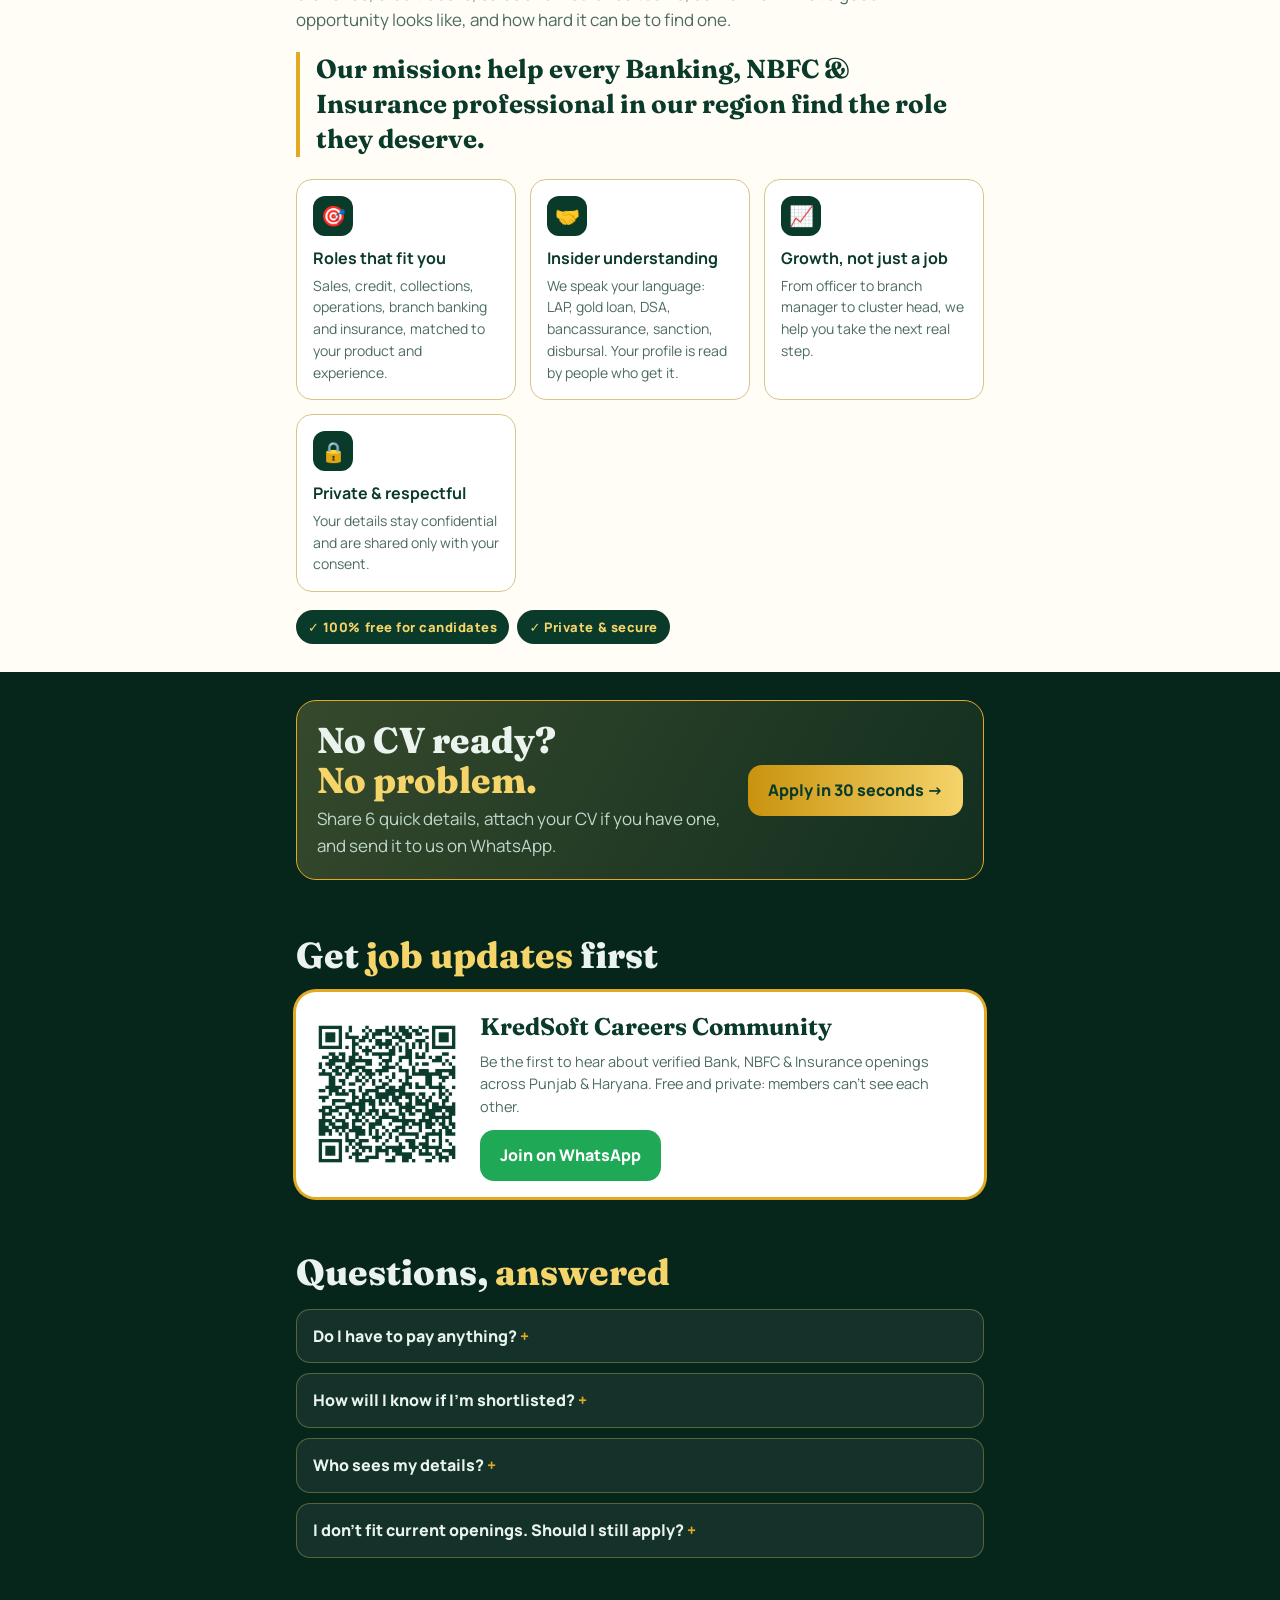
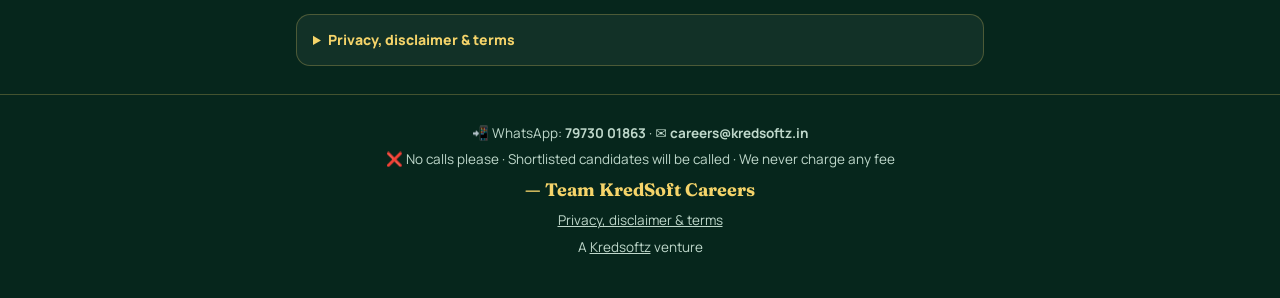
==== commit f70a4423: "Add files via upload" ====
--- a/index.html
+++ b/index.html
@@ -154,6 +154,21 @@
 .legal summary{cursor:pointer;font-weight:800;color:var(--gold-soft)}
 .legal h3{font-size:15px;color:var(--on-dark);margin:16px 0 4px}
 .legal p{margin:4px 0}
+.board{margin-top:16px;background:linear-gradient(160deg,rgba(255,255,255,.08),rgba(255,255,255,.03));border:1.5px solid rgba(245,212,106,.45);border-radius:20px;padding:18px}
+.bhead{display:flex;align-items:center;gap:10px;flex-wrap:wrap}
+.bhead b{font-size:16px}
+.bnext{margin-left:auto;font-size:13px;font-weight:800;color:var(--ink);background:var(--gold-soft);padding:5px 10px;border-radius:999px}
+.cats{display:grid;grid-template-columns:repeat(auto-fit,minmax(200px,1fr));gap:10px;margin-top:14px}
+.cat{position:relative;background:rgba(255,255,255,.05);border:1.5px dashed rgba(245,212,106,.4);border-radius:14px;padding:14px;min-width:0}
+.cat .ci{font-size:24px}
+.cat b{display:block;font-size:17px;margin-top:4px}
+.cat small{display:block;color:var(--muted);font-size:13.5px;margin-top:2px}
+.soon{display:inline-block;margin-top:10px;font-size:11px;font-weight:800;letter-spacing:.08em;text-transform:uppercase;color:var(--gold-soft);border:1.5px solid rgba(245,212,106,.5);padding:3px 8px;border-radius:999px}
+.how3{display:grid;grid-template-columns:repeat(3,minmax(0,1fr));gap:8px;margin-top:14px}
+.how3 div{background:var(--paper);color:var(--ink);border-radius:12px;padding:10px;text-align:center}
+.how3 b{display:block;font-size:14px}
+.how3 small{font-size:12px;color:var(--ink-soft)}
+@media (max-width:480px){.how3{grid-template-columns:1fr}}
 .cta-box{display:flex;flex-wrap:wrap;gap:16px;align-items:center;justify-content:space-between;background:linear-gradient(120deg,rgba(245,212,106,.2),rgba(245,212,106,.05));border:1.5px solid var(--gold);border-radius:20px;padding:20px}
 .cta-box>div{flex:1;min-width:220px}
 @media (max-width:480px){.stats b{font-size:28px}}
@@ -162,14 +177,14 @@
 <body>
 <header><div class="wrap">
   <a href="./"><img src="logo.png" alt="KredSoft Careers"></a>
-  <nav><a href="#jobs">Job board</a><a href="#guide">Career guide</a><a href="#about">About</a><a href="apply" class="cta">Apply</a></nav>
+  <nav><a href="#jobs">Jobs</a><a href="#guide">Career guide</a><a href="#about">About</a><a href="apply" class="cta">Apply</a></nav>
 </div></header>
 
 <main>
 <section class="hero"><div class="wrap">
   <span class="eyebrow">BFSI career hub · Punjab &amp; Haryana</span>
   <h1>Your next move in <em>Banking, NBFC &amp; Insurance</em> starts here.</h1>
-  <p class="lead">Hiring drives, fresh openings we track across job portals, and practical interview prep, all in one place and free for candidates.</p>
+  <p class="lead">Hiring drives, verified job updates and practical interview prep, all in one place and free for candidates.</p>
   <div class="live">
     <span class="pill"><i class="dot"></i>Final interviews underway · NBFC sales drive</span>
     <span class="pill">📅 Next drive: November</span>
@@ -205,26 +220,23 @@
 
 <section id="jobs"><div class="wrap">
   <span class="eyebrow">Job board</span>
-  <h2 style="margin-top:12px">Fresh openings <em>we're tracking</em></h2>
-  <p class="lead">Our team manually reviews publicly advertised BFSI openings in Punjab &amp; Haryana and lists the basic facts here. To apply, visit the employer's official website (Careers section) or search the role on a job portal of your choice.</p>
-  <div class="filters" role="group" aria-label="Filter jobs">
-    <button class="f on" data-f="all">All</button><button class="f" data-f="bank">Bank</button><button class="f" data-f="nbfc">NBFC</button><button class="f" data-f="ins">Insurance</button>
-  </div>
-  <div class="jobs" id="joblist">
-    <div class="job" data-c="bank"><span class="jt">Branch Manager</span><span class="jc">CSB Bank · Ludhiana</span><span class="jb bank">Bank</span><a class="jl" href="https://www.csb.co.in" target="_blank" rel="noopener nofollow">Official website of CSB Bank →</a></div>
-    <div class="job" data-c="bank"><span class="jt">Branch Manager</span><span class="jc">CSB Bank · Patiala</span><span class="jb bank">Bank</span><a class="jl" href="https://www.csb.co.in" target="_blank" rel="noopener nofollow">Official website of CSB Bank →</a></div>
-    <div class="job" data-c="bank"><span class="jt">Relationship Manager – HL / LAP</span><span class="jc">RBL Bank · Khanna</span><span class="jb bank">Bank</span><a class="jl" href="https://rbl.bank.in/careers" target="_blank" rel="noopener nofollow">Official website of RBL Bank →</a></div>
-    <div class="job" data-c="bank"><span class="jt">Credit Manager – LAP</span><span class="jc">Kotak Mahindra Bank · Karnal</span><span class="jb bank">Bank</span><a class="jl" href="https://www.kotak.com" target="_blank" rel="noopener nofollow">Official website of Kotak Mahindra Bank →</a></div>
-    <div class="job" data-c="bank"><span class="jt">RM – Tractor &amp; Crop Finance</span><span class="jc">Kotak Mahindra Bank · Karnal</span><span class="jb bank">Bank</span><a class="jl" href="https://www.kotak.com" target="_blank" rel="noopener nofollow">Official website of Kotak Mahindra Bank →</a></div>
-    <div class="job" data-c="bank"><span class="jt">Key Relationship Manager – Used CV</span><span class="jc">Equitas Small Finance Bank · Karnal</span><span class="jb bank">Bank</span><a class="jl" href="https://www.equitasbank.com" target="_blank" rel="noopener nofollow">Official website of Equitas Small Finance Bank →</a></div>
-    <div class="job" data-c="nbfc"><span class="jt">RM – Commercial Vehicle</span><span class="jc">Tata Capital · Ludhiana</span><span class="jb nbfc">NBFC</span><a class="jl" href="https://www.tatacapital.com" target="_blank" rel="noopener nofollow">Official website of Tata Capital →</a></div>
-    <div class="job" data-c="nbfc"><span class="jt">Branch Manager</span><span class="jc">Muthoot Fincorp · Karnal</span><span class="jb nbfc">NBFC</span><a class="jl" href="https://www.muthoot.com/careers" target="_blank" rel="noopener nofollow">Official website of Muthoot Fincorp →</a></div>
-    <div class="job" data-c="nbfc"><span class="jt">Area Sales Manager – Microfinance</span><span class="jc">Tata Capital · Karnal</span><span class="jb nbfc">NBFC</span><a class="jl" href="https://www.tatacapital.com" target="_blank" rel="noopener nofollow">Official website of Tata Capital →</a></div>
-    <div class="job" data-c="nbfc"><span class="jt">Sales Manager</span><span class="jc">Bajaj Finance · Kharar (Mohali)</span><span class="jb nbfc">NBFC</span><a class="jl" href="https://www.bajajfinserv.in" target="_blank" rel="noopener nofollow">Official website of Bajaj Finance →</a></div>
-    <div class="job" data-c="ins"><span class="jt">Senior Bancassurance Manager</span><span class="jc">HDFC Life · Patiala</span><span class="jb ins">Insurance</span><a class="jl" href="https://www.hdfclife.com" target="_blank" rel="noopener nofollow">Official website of HDFC Life →</a></div>
-    <div class="job" data-c="ins"><span class="jt">Corporate Agency Manager – SFB</span><span class="jc">HDFC Life · Ludhiana</span><span class="jb ins">Insurance</span><a class="jl" href="https://www.hdfclife.com" target="_blank" rel="noopener nofollow">Official website of HDFC Life →</a></div>
+  <h2 style="margin-top:12px">Verified openings, <em>updating soon</em></h2>
+  <p class="lead">We're building a job board you can trust. Every opening will be checked with the employer or its official careers page before it appears here. No fake, expired or copied listings.</p>
+  <div class="board">
+    <div class="bhead"><span class="dot"></span><b>Verification in progress</b><span class="bnext">First update: November</span></div>
+    <div class="cats">
+      <div class="cat"><span class="ci">🏦</span><b>Bank jobs</b><small>Branch banking · CASA · Retail assets · Credit</small><span class="soon">Coming soon</span></div>
+      <div class="cat"><span class="ci">💼</span><b>NBFC jobs</b><small>LAP · Gold loan · MSME · Vehicle · Microfinance</small><span class="soon">Coming soon</span></div>
+      <div class="cat"><span class="ci">🛡️</span><b>Insurance jobs</b><small>Bancassurance · Agency · Partnerships</small><span class="soon">Coming soon</span></div>
     </div>
-  <p class="disc"><b>Please note:</b> Openings were seen in public advertisements around 20 Oct 2026 and may have closed. KredSoft Careers is not the employer or recruiter for these roles, is not affiliated with or endorsed by these companies, and does not guarantee any job. Company names are trademarks of their respective owners and are used only to identify the employer. Always verify details on the employer's official website. <b>We never charge any fee.</b> If you are an employer and want a listing changed or removed, email careers@kredsoftz.in and we will act within 48 hours.</p>
+    <div class="how3">
+      <div><b>1. Sourced</b><small>From employers &amp; official careers pages</small></div>
+      <div><b>2. Verified</b><small>Role, location &amp; status confirmed</small></div>
+      <div><b>3. Shared</b><small>Here and in our WhatsApp community first</small></div>
+    </div>
+  </div>
+  <div class="hero-actions"><a class="btn wa" href="https://chat.whatsapp.com/Fb1T2H6LpyWBcrsAmS7AAK" target="_blank" rel="noopener">Get alerts first on WhatsApp</a><a class="btn ghost" href="apply">Register your profile</a></div>
+  <p class="disc"><b>Employers:</b> list your BFSI openings in Punjab &amp; Haryana with us free of charge. Write to careers@kredsoftz.in.</p>
 </div></section>
 
 <section id="guide" class="guide"><div class="wrap">
@@ -302,7 +314,7 @@
   <h2>Get <em>job updates</em> first</h2>
   <div class="community">
     <img src="[data-uri]" alt="QR code to join the KredSoft Careers WhatsApp community">
-    <div class="t"><h3>KredSoft Careers Community</h3><p>Bank, NBFC &amp; Insurance openings across Punjab &amp; Haryana. Free and private: members can't see each other.</p>
+    <div class="t"><h3>KredSoft Careers Community</h3><p>Be the first to hear about verified Bank, NBFC &amp; Insurance openings across Punjab &amp; Haryana. Free and private: members can't see each other.</p>
       <a class="btn wa" href="https://chat.whatsapp.com/Fb1T2H6LpyWBcrsAmS7AAK" target="_blank" rel="noopener">Join on WhatsApp</a></div>
   </div>
 </div></section>
@@ -340,12 +352,29 @@
   <p><a href="#legal">Privacy, disclaimer &amp; terms</a></p>
   <p>A <a href="https://kredsoftz.in">Kredsoftz</a> venture</p>
 </div></footer>
+
+
+
+<div class="scrollnav" aria-label="Page scroll">
+  <button type="button" id="toTop" aria-label="Scroll to top" title="Top">&#9650;</button>
+  <button type="button" id="toBottom" aria-label="Scroll to bottom" title="Bottom">&#9660;</button>
+</div>
+<style>
+.scrollnav{position:fixed;right:max(14px,env(safe-area-inset-right,0px));bottom:calc(18px + env(safe-area-inset-bottom,0px));display:flex;flex-direction:column;gap:8px;z-index:20}
+.scrollnav button{width:44px;height:44px;border-radius:50%;border:2px solid #E3A922;background:#0A3A2A;color:#F5D46A;font-size:16px;cursor:pointer;box-shadow:0 6px 16px rgba(0,0,0,.35);transition:opacity .2s,transform .2s}
+.scrollnav button:hover{transform:translateY(-2px)}
+.scrollnav button:focus-visible{outline:3px solid #F5D46A;outline-offset:2px}
+.scrollnav button.hide{opacity:0;pointer-events:none}
+</style>
 <script>
-document.querySelectorAll('.f').forEach(b=>b.addEventListener('click',()=>{
-  document.querySelectorAll('.f').forEach(x=>x.classList.toggle('on',x===b));
-  const f=b.dataset.f;document.querySelectorAll('#joblist .job').forEach(j=>{j.hidden=!(f==='all'||j.dataset.c===f)});
-}));
+(function(){
+  var up=document.getElementById('toTop'),dn=document.getElementById('toBottom');
+  function upd(){var y=window.scrollY,max=document.documentElement.scrollHeight-window.innerHeight;
+    up.classList.toggle('hide',y<300);dn.classList.toggle('hide',y>max-300);}
+  up.addEventListener('click',function(){window.scrollTo({top:0,behavior:'smooth'})});
+  dn.addEventListener('click',function(){window.scrollTo({top:document.documentElement.scrollHeight,behavior:'smooth'})});
+  window.addEventListener('scroll',upd,{passive:true});window.addEventListener('resize',upd);upd();
+})();
 </script>
-
 </body>
 </html>
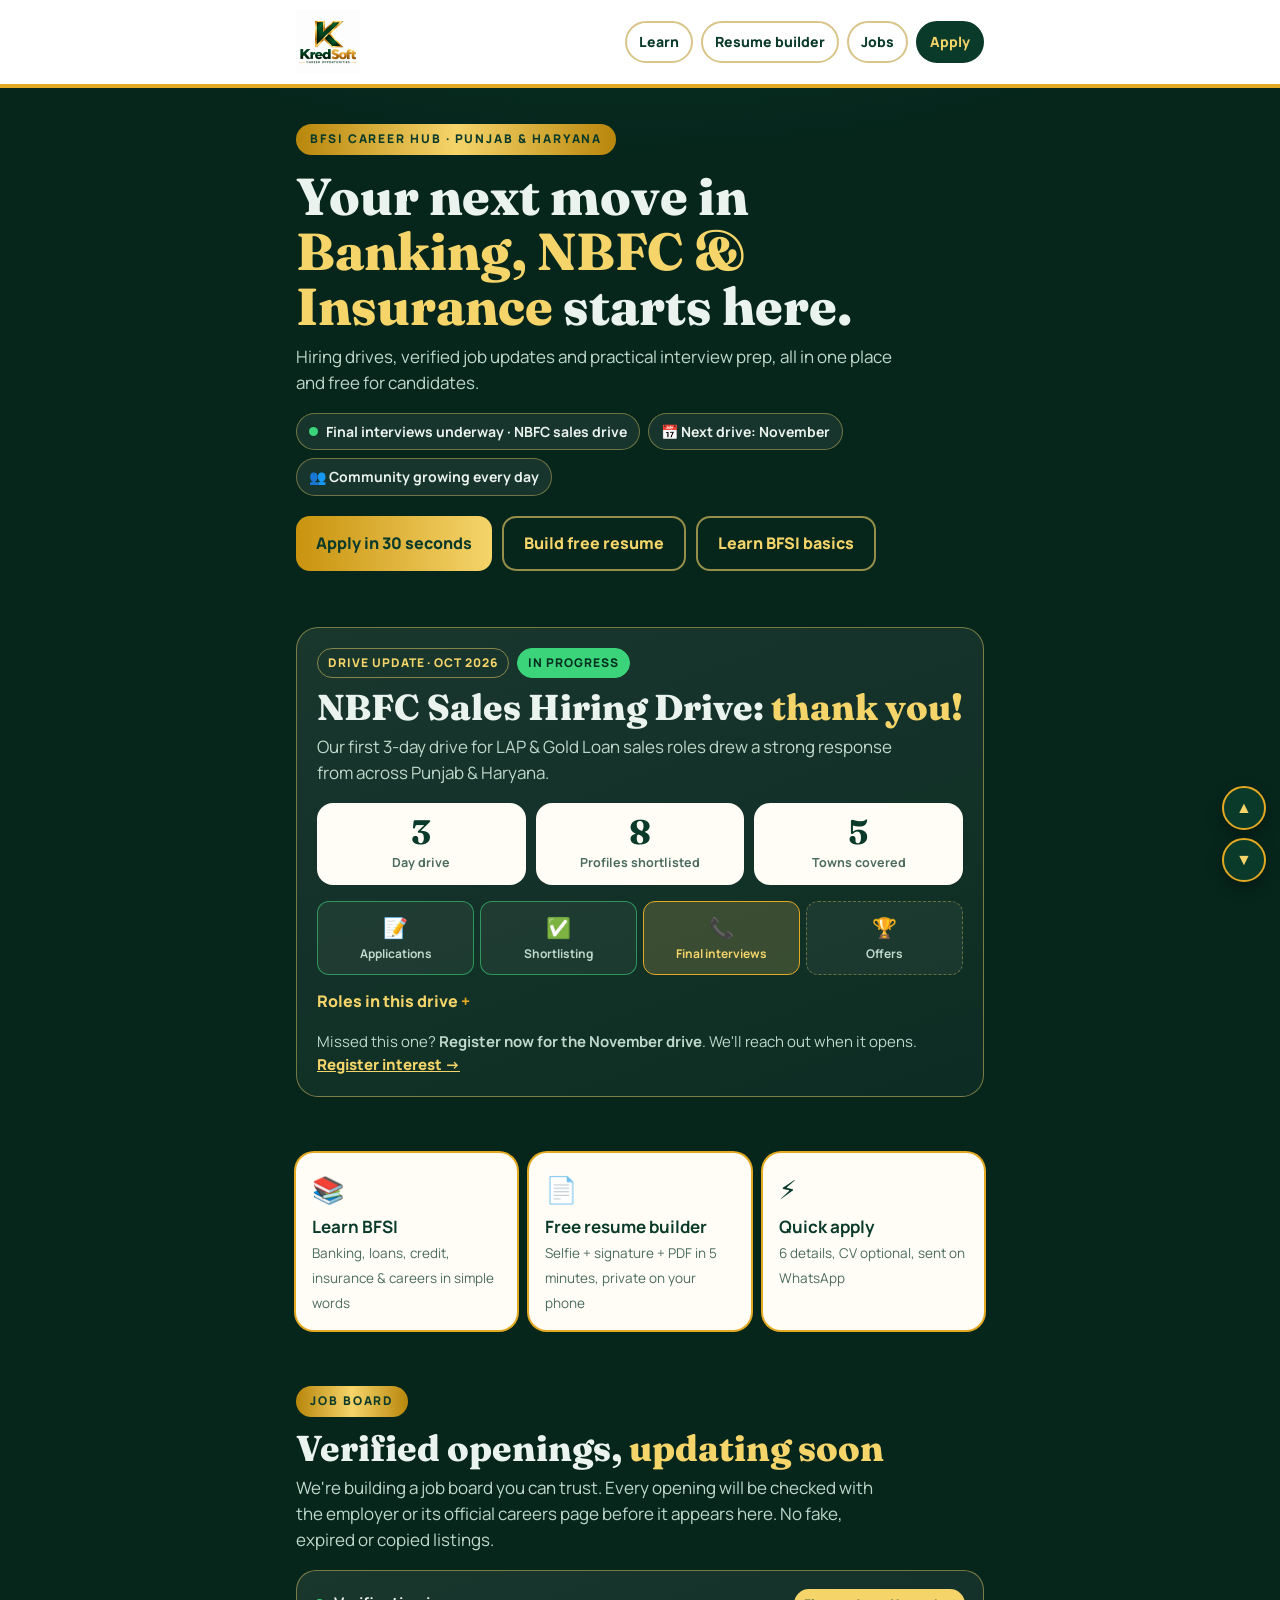
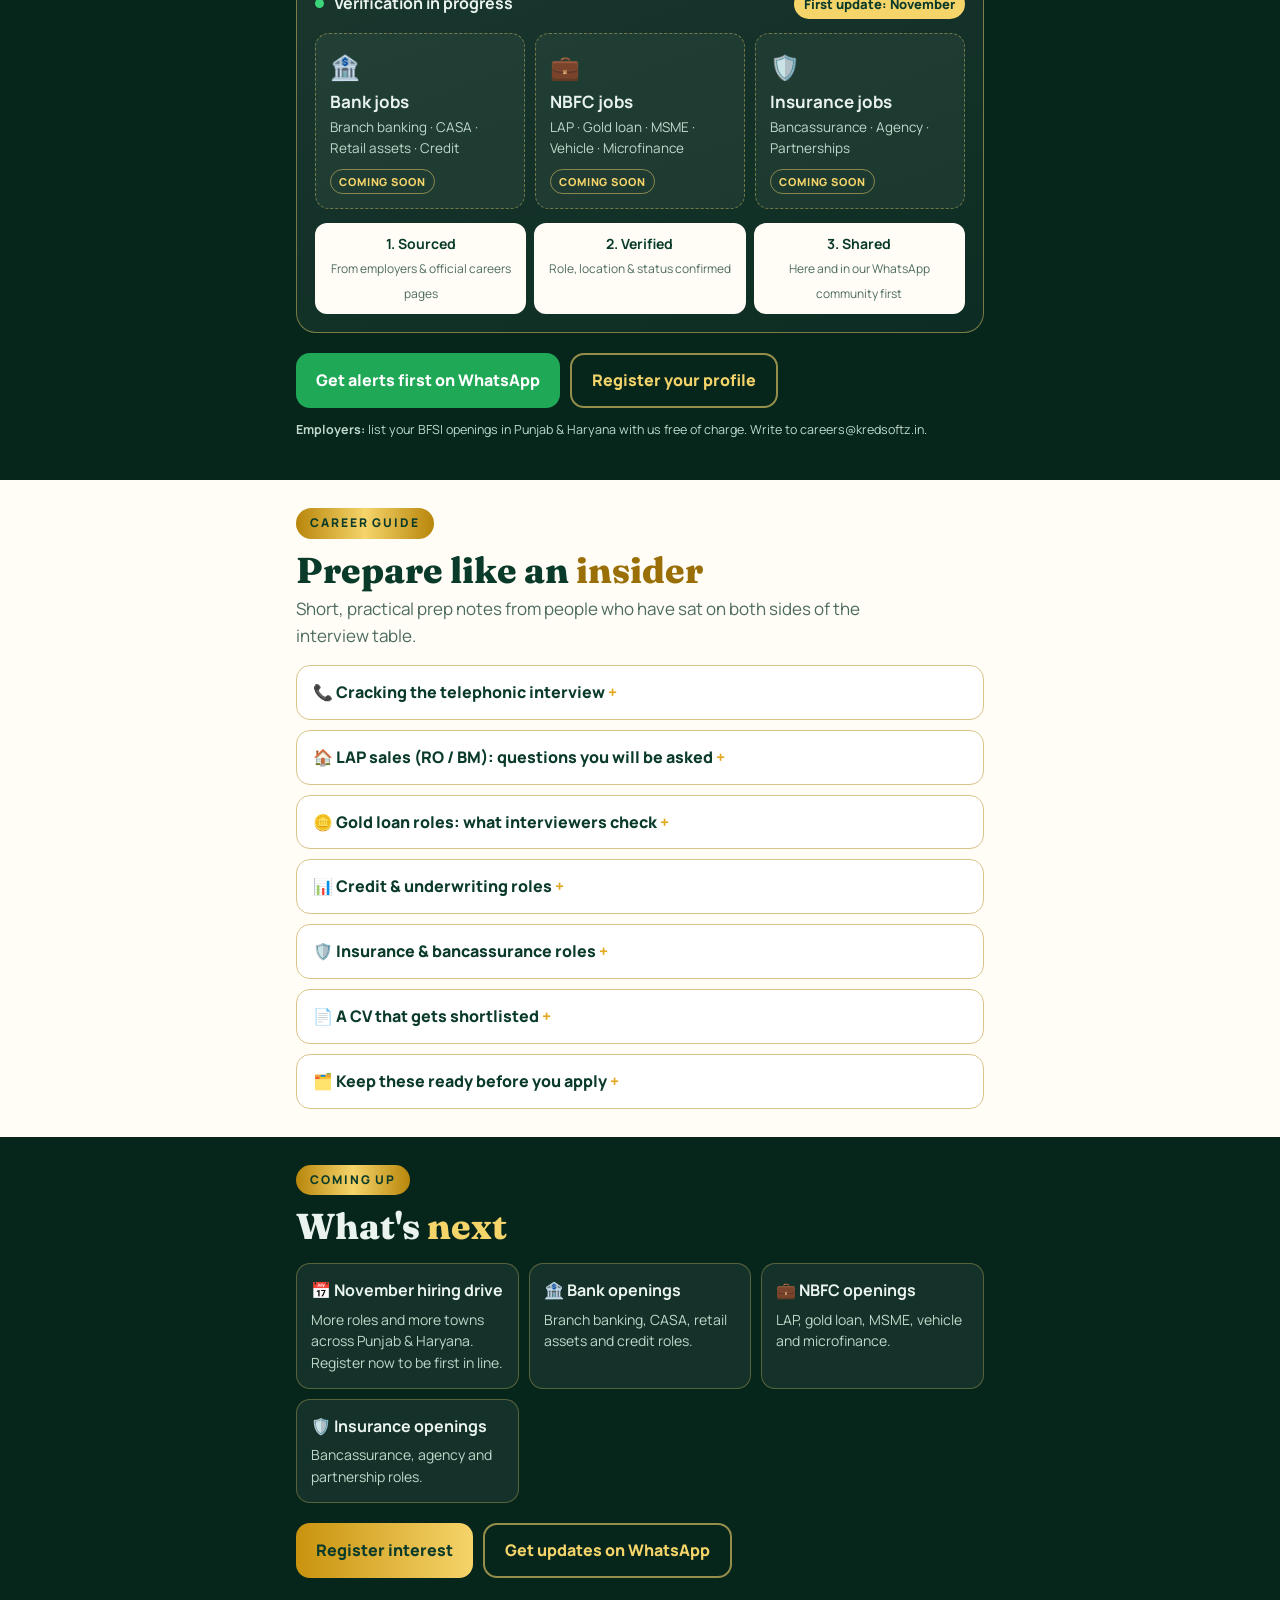
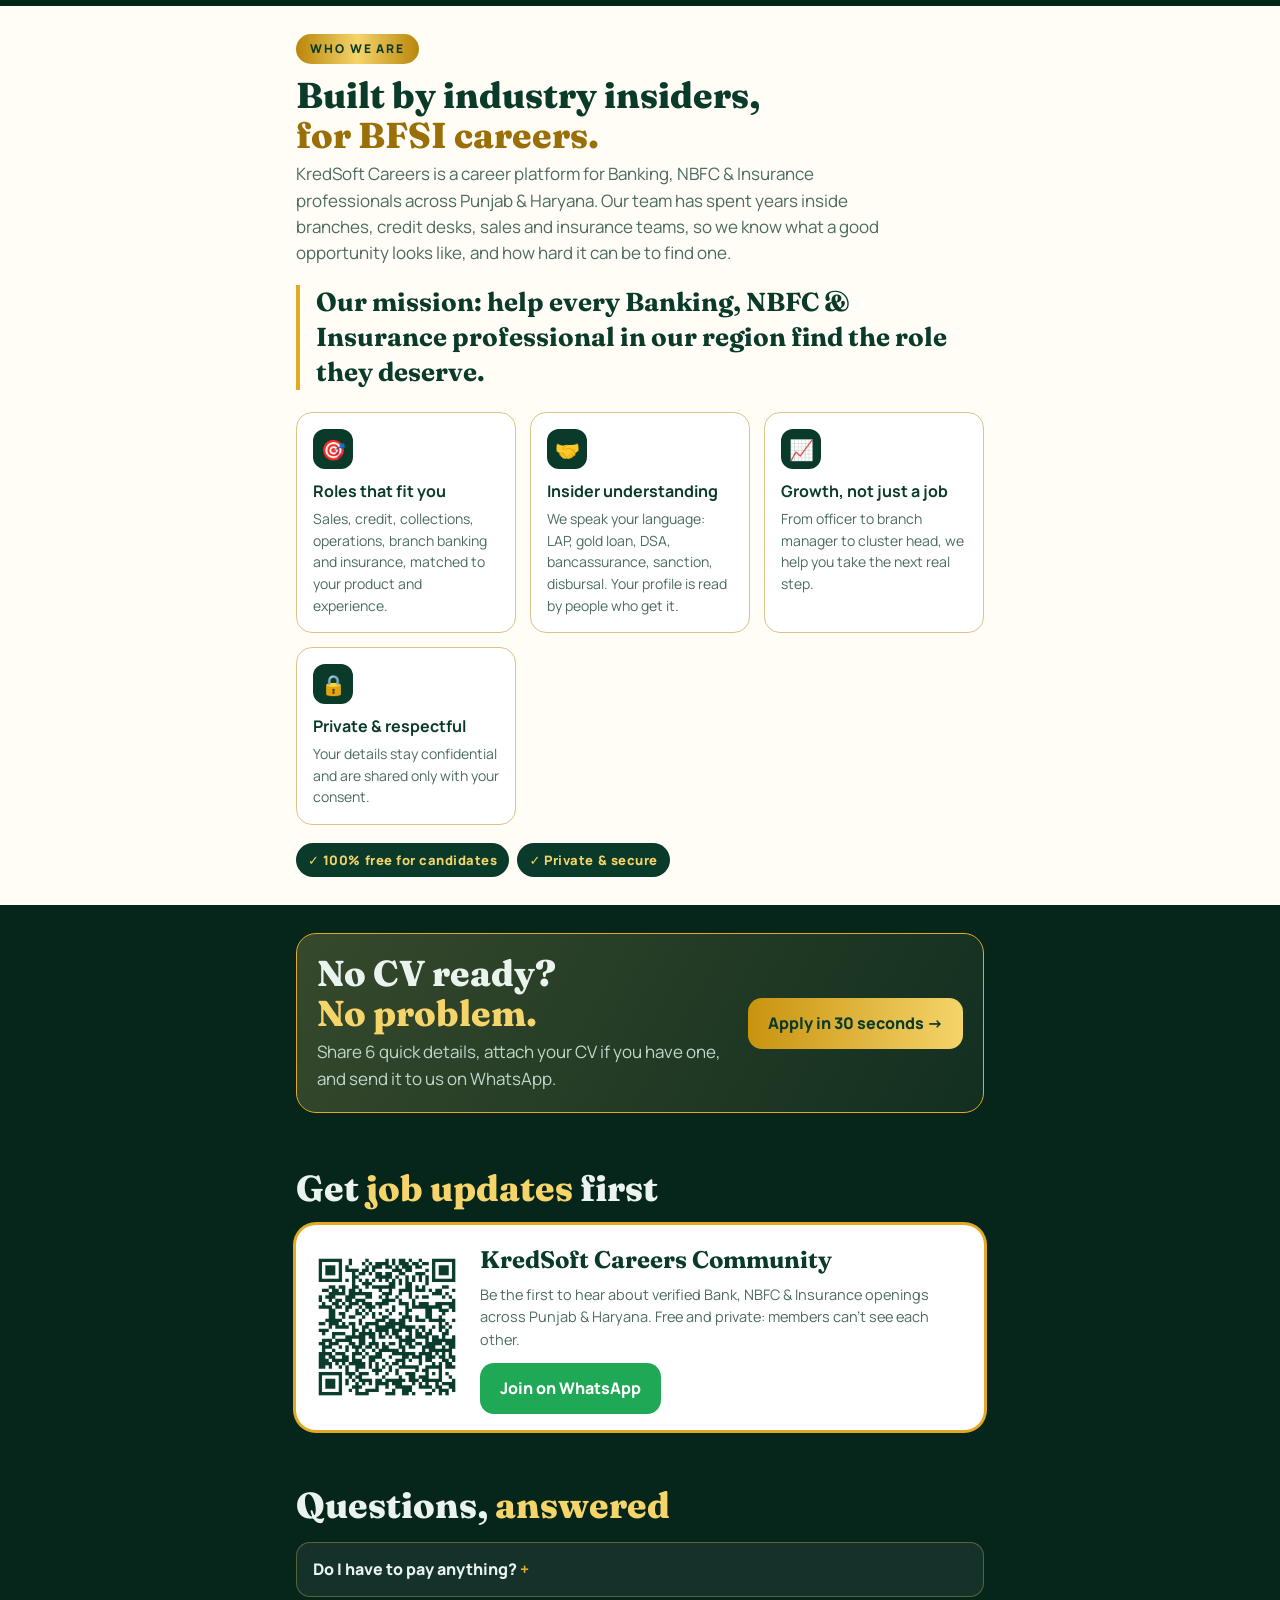
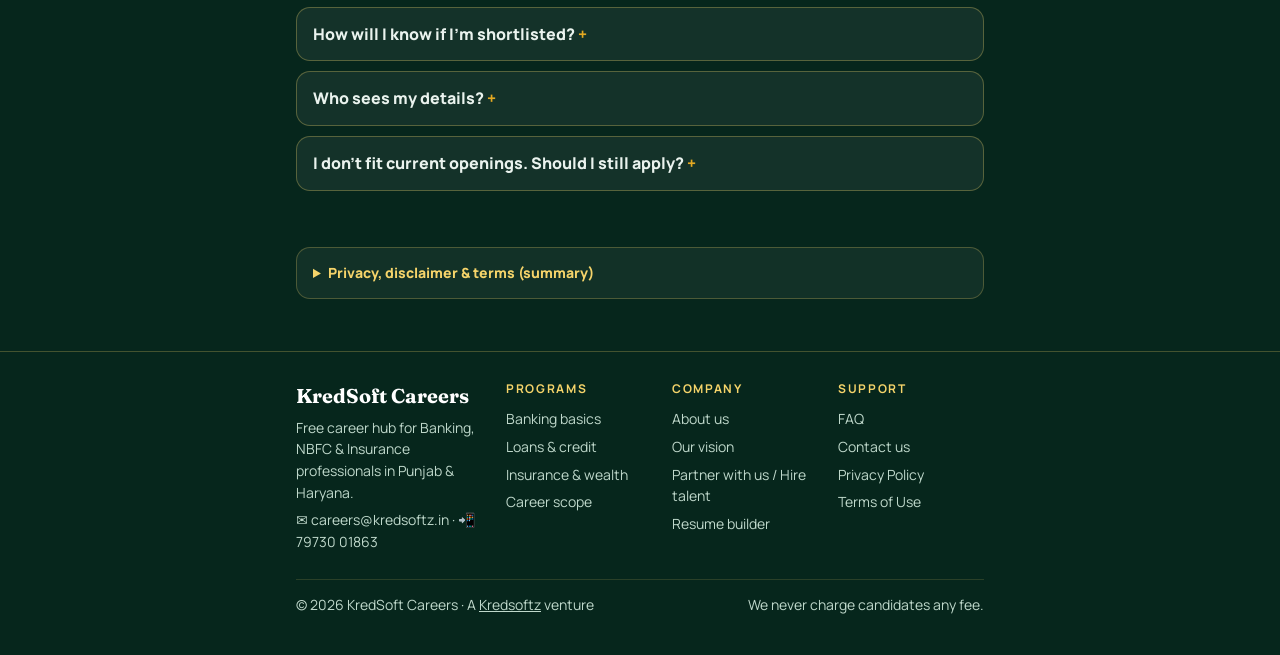
==== commit 9dcc23d1: "Add files via upload" ====
--- a/index.html
+++ b/index.html
@@ -79,7 +79,7 @@
 .community .t{flex:1;min-width:200px}
 .community h3{margin:0;font-family:var(--display);font-size:24px}
 .community p{margin:6px 0 12px;color:var(--ink-soft);font-size:14.5px}
-footer{border-top:1px solid rgba(245,212,106,.25);padding-block:22px 34px;text-align:center;color:var(--muted);font-size:13.5px}
+footer:not(.site){border-top:1px solid rgba(245,212,106,.25);padding-block:22px 34px;text-align:center;color:var(--muted);font-size:13.5px}
 footer .sign{font-family:var(--display);color:var(--gold-soft);font-size:18px;font-weight:700;margin-top:6px}
 footer p{margin:6px 0}
 .toast{position:fixed;left:50%;bottom:calc(20px + env(safe-area-inset-bottom,0px));transform:translateX(-50%);background:var(--ink);color:var(--gold-soft);border:1.5px solid var(--gold);padding:10px 16px;border-radius:12px;font-weight:700;font-size:14px;z-index:10}
@@ -169,15 +169,32 @@
 .how3 b{display:block;font-size:14px}
 .how3 small{font-size:12px;color:var(--ink-soft)}
 @media (max-width:480px){.how3{grid-template-columns:1fr}}
+.tools{display:grid;grid-template-columns:repeat(auto-fit,minmax(220px,1fr));gap:12px}
+.tool{display:block;text-decoration:none;color:var(--ink);background:var(--paper);border-radius:18px;padding:16px;box-shadow:0 0 0 2px var(--gold)}
+.tool span{font-size:26px}
+.tool b{display:block;font-size:17px;margin-top:4px}
+.tool small{color:var(--ink-soft);font-size:13.5px}
+.tool:hover{transform:translateY(-2px)}
 .cta-box{display:flex;flex-wrap:wrap;gap:16px;align-items:center;justify-content:space-between;background:linear-gradient(120deg,rgba(245,212,106,.2),rgba(245,212,106,.05));border:1.5px solid var(--gold);border-radius:20px;padding:20px}
 .cta-box>div{flex:1;min-width:220px}
 @media (max-width:480px){.stats b{font-size:28px}}
+/* footer */
+footer.site{border-top:1px solid rgba(245,212,106,.25);margin-top:24px;padding-block:28px 40px;font-size:14px;color:var(--muted)}
+.fgrid{display:grid;grid-template-columns:1.3fr repeat(3,1fr);gap:20px}
+.fgrid h4{font-size:12px;letter-spacing:.14em;text-transform:uppercase;color:var(--gold-soft);margin:0 0 10px}
+.fgrid a{display:block;color:var(--on);text-decoration:none;margin:6px 0}
+.fgrid a:hover{color:var(--gold-soft)}
+.fbrand b{font-family:var(--display);font-size:20px;color:#fff}
+.fbrand p{margin:6px 0}
+.fbottom{margin-top:20px;padding-top:14px;border-top:1px solid rgba(245,212,106,.15);display:flex;justify-content:space-between;flex-wrap:wrap;gap:8px}
+@media (max-width:640px){.fgrid{grid-template-columns:1fr 1fr}.fbrand{grid-column:1/-1}}
+
 </style>
 </head>
 <body>
 <header><div class="wrap">
   <a href="./"><img src="logo.png" alt="KredSoft Careers"></a>
-  <nav><a href="#jobs">Jobs</a><a href="#guide">Career guide</a><a href="#about">About</a><a href="apply" class="cta">Apply</a></nav>
+  <nav><a href="learn">Learn</a><a href="resume">Resume builder</a><a href="#jobs">Jobs</a><a href="apply" class="cta">Apply</a></nav>
 </div></header>
 
 <main>
@@ -190,7 +207,7 @@
     <span class="pill">📅 Next drive: November</span>
     <span class="pill">👥 Community growing every day</span>
   </div>
-  <div class="hero-actions"><a class="btn gold" href="apply">Apply in 30 seconds</a><a class="btn ghost" href="#community">Join the community</a></div>
+  <div class="hero-actions"><a class="btn gold" href="apply">Apply in 30 seconds</a><a class="btn ghost" href="resume">Build free resume</a><a class="btn ghost" href="learn">Learn BFSI basics</a></div>
 </div></section>
 
 <section id="drive"><div class="wrap">
@@ -215,6 +232,14 @@
       </div>
     </details>
     <p class="next">Missed this one? <b>Register now for the November drive</b>. We'll reach out when it opens. <a href="apply">Register interest →</a></p>
+  </div>
+</div></section>
+
+<section id="tools"><div class="wrap">
+  <div class="tools">
+    <a class="tool" href="learn"><span>📚</span><b>Learn BFSI</b><small>Banking, loans, credit, insurance &amp; careers in simple words</small></a>
+    <a class="tool" href="resume"><span>📄</span><b>Free resume builder</b><small>Selfie + signature + PDF in 5 minutes, private on your phone</small></a>
+    <a class="tool" href="apply"><span>⚡</span><b>Quick apply</b><small>6 details, CV optional, sent on WhatsApp</small></a>
   </div>
 </div></section>
 
@@ -329,7 +354,8 @@
   </div>
 </div></section>
 <section id="legal"><div class="wrap">
-  <details class="legal"><summary>Privacy, disclaimer &amp; terms</summary>
+  <details class="legal"><summary>Privacy, disclaimer &amp; terms (summary)</summary>
+  <p>Read the full <a href="privacy">Privacy Policy</a> and <a href="terms">Terms of Use</a>.</p>
   <h3>Privacy notice</h3>
   <p><b>What we collect:</b> only what you choose to send us on WhatsApp or email: name, location, current organisation, experience, product, role applied for, and your CV if you attach one.</p>
   <p><b>Why:</b> only to match you with suitable job openings and to contact you about them. We share your profile with an employer only after you agree.</p>
@@ -345,13 +371,16 @@
 </div></section>
 </main>
 
-<footer><div class="wrap">
-  <p>📲 WhatsApp: <b>79730 01863</b> · ✉️ <b>careers@kredsoftz.in</b></p>
-  <p>❌ No calls please · Shortlisted candidates will be called · We never charge any fee</p>
-  <div class="sign">— Team KredSoft Careers</div>
-  <p><a href="#legal">Privacy, disclaimer &amp; terms</a></p>
-  <p>A <a href="https://kredsoftz.in">Kredsoftz</a> venture</p>
+<footer class="site"><div class="wrap">
+  <div class="fgrid">
+    <div class="fbrand"><b>KredSoft Careers</b><p>Free career hub for Banking, NBFC &amp; Insurance professionals in Punjab &amp; Haryana.</p><p>✉️ careers@kredsoftz.in · 📲 79730 01863</p></div>
+    <div><h4>Programs</h4><a href="learn#banking">Banking basics</a><a href="learn#loans">Loans &amp; credit</a><a href="learn#insurance">Insurance &amp; wealth</a><a href="learn#careers">Career scope</a></div>
+    <div><h4>Company</h4><a href="./#about">About us</a><a href="./#upcoming">Our vision</a><a href="mailto:careers@kredsoftz.in?subject=Hiring%20partnership">Partner with us / Hire talent</a><a href="resume">Resume builder</a></div>
+    <div><h4>Support</h4><a href="./#faq">FAQ</a><a href="mailto:careers@kredsoftz.in">Contact us</a><a href="privacy">Privacy Policy</a><a href="terms">Terms of Use</a></div>
+  </div>
+  <div class="fbottom"><span>© <span class="yr">2026</span> KredSoft Careers · A <a href="https://kredsoftz.in">Kredsoftz</a> venture</span><span>We never charge candidates any fee.</span></div>
 </div></footer>
+
 
 
 
